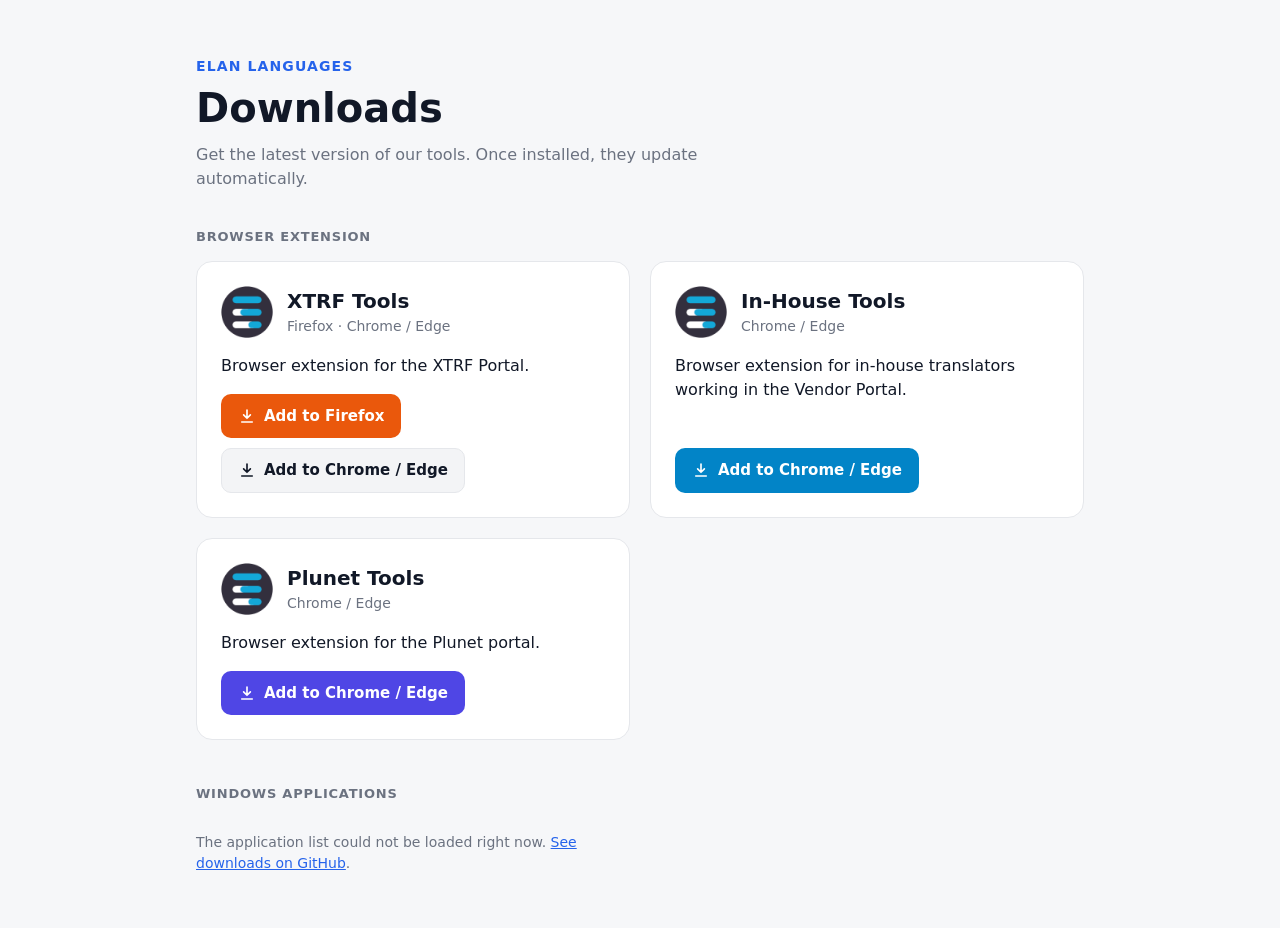
==== docs/index.html @ 95568b0c "Add Plunet Tools extension card Co-Authored-By: Claude Opus 5.5 <noreply@anthropic.com>" ====
<!doctype html>
<html lang="en">
<head>
  <meta charset="utf-8">
  <meta name="viewport" content="width=device-width, initial-scale=1">
  <title>ELAN Languages Apps</title>
  <meta name="description" content="Download the latest version of ELAN Languages Windows applications.">
  <link rel="icon" href="data:image/svg+xml,<svg xmlns='http://www.w3.org/2000/svg' viewBox='0 0 32 32'><rect width='32' height='32' rx='8' fill='%232563eb'/><path d='M16 7v13m0 0-5-5m5 5 5-5M9 25h14' stroke='white' stroke-width='3' fill='none' stroke-linecap='round' stroke-linejoin='round'/></svg>">
  <style>
    :root {
      --bg: #f6f7f9; --card: #ffffff; --text: #111827; --muted: #6b7280; --border: #e5e7eb;
      --accent: #2563eb; --accent-text: #ffffff; --soft: #f3f4f6;
    }
    @media (prefers-color-scheme: dark) {
      :root {
        --bg: #0f1115; --card: #181b21; --text: #f3f4f6; --muted: #9ca3af; --border: #2a2f38;
        --accent: #3b82f6; --soft: #22262e;
      }
    }
    * { box-sizing: border-box; }
    body {
      margin: 0; background: var(--bg); color: var(--text);
      font: 16px/1.5 system-ui, -apple-system, "Segoe UI", Roboto, sans-serif;
    }
    .wrap { max-width: 920px; margin: 0 auto; padding: 56px 16px 40px; }
    header { margin-bottom: 36px; }
    .brand { font-size: 14px; font-weight: 600; letter-spacing: .08em; text-transform: uppercase; color: var(--accent); }
    h1 { font-size: clamp(28px, 5vw, 40px); line-height: 1.15; margin: 8px 0 12px; }
    header p { color: var(--muted); margin: 0; max-width: 60ch; }
    section + section { margin-top: 44px; }
    section > h3 { font-size: 13px; font-weight: 600; letter-spacing: .06em; text-transform: uppercase; color: var(--muted); margin: 0 0 14px; }

    .grid { display: grid; gap: 20px; grid-template-columns: repeat(auto-fill, minmax(min(100%, 400px), 1fr)); }
    .card {
      background: var(--card); border: 1px solid var(--border); border-radius: 16px; padding: 24px;
      display: flex; flex-direction: column; gap: 16px; transition: box-shadow .2s, border-color .2s;
    }
    #extensions .card:only-child { grid-column: 1 / -1; }
    .card:target { border-color: var(--app); box-shadow: 0 0 0 3px color-mix(in srgb, var(--app) 25%, transparent); }
    .top { display: flex; gap: 14px; align-items: center; }
    .logo {
      width: 52px; height: 52px; border-radius: 14px; flex: none; display: grid; place-items: center;
      background: var(--app); color: #fff; font-weight: 700; font-size: 20px;
    }
    .logo:has(img) { background: none; }
    .logo img { width: 100%; height: 100%; object-fit: contain; }
    .card h2 { font-size: 20px; margin: 0; }
    .meta { color: var(--muted); font-size: 14px; }
    .version {
      display: inline-block; font-size: 12px; font-weight: 600; padding: 2px 8px; border-radius: 999px;
      background: color-mix(in srgb, var(--app) 14%, transparent); color: var(--app); margin-left: 6px; vertical-align: 2px;
    }
    .desc { margin: 0; }
    .actions { display: flex; gap: 10px; flex-wrap: wrap; margin-top: auto; }
    .btn {
      display: inline-flex; align-items: center; gap: 8px; border-radius: 10px; padding: 10px 16px;
      font: inherit; font-weight: 600; font-size: 15px; text-decoration: none; cursor: pointer; border: 1px solid transparent;
    }
    .btn-primary { background: var(--app); color: #fff; }
    .btn-primary:hover { filter: brightness(1.08); }
    .btn-ghost { background: var(--soft); color: var(--text); border-color: var(--border); }
    .btn-ghost:hover { border-color: var(--muted); }
    .btn svg { width: 18px; height: 18px; }
    .size { font-weight: 400; opacity: .85; font-size: 13px; }

    details { border-top: 1px solid var(--border); padding-top: 12px; font-size: 14px; }
    summary { cursor: pointer; color: var(--muted); font-weight: 500; }
    .notes { margin-top: 10px; }
    .notes ul { padding-left: 20px; margin: 6px 0; }
    .notes p { margin: 6px 0; }
    .notes a, .notes-link { color: var(--accent); }

    .skeleton { color: var(--muted); }
    .error { color: var(--muted); font-size: 14px; }

    .toast {
      position: fixed; left: 50%; bottom: 24px; transform: translate(-50%, 20px); opacity: 0;
      background: var(--text); color: var(--bg); padding: 10px 16px; border-radius: 10px; font-size: 14px;
      transition: opacity .2s, transform .2s; pointer-events: none;
    }
    .toast.show { opacity: 1; transform: translate(-50%, 0); }
  </style>
</head>
<body>
  <div class="wrap">
    <header>
      <div class="brand">ELAN Languages</div>
      <h1>Downloads</h1>
      <p>Get the latest version of our tools. Once installed, they update automatically.</p>
    </header>

    <main>
      <section>
        <h3>Browser extension</h3>
        <div class="grid" id="extensions"></div>
      </section>
      <section>
        <h3>Windows applications</h3>
        <div class="grid" id="apps"><p class="skeleton">Loading applications…</p></div>
      </section>
    </main>
  </div>
  <div class="toast" id="toast">Link copied</div>

  <script src="apps.js?v=5"></script>
  <script>
    const ICON_DOWNLOAD = '<svg viewBox="0 0 24 24" fill="none" stroke="currentColor" stroke-width="2.2" stroke-linecap="round" stroke-linejoin="round"><path d="M12 4v11m0 0-4.5-4.5M12 15l4.5-4.5M5 20h14"/></svg>';
    const ICON_LINK = '<svg viewBox="0 0 24 24" fill="none" stroke="currentColor" stroke-width="2.2" stroke-linecap="round" stroke-linejoin="round"><path d="M10 14a4 4 0 0 0 5.7 0l3-3a4 4 0 0 0-5.7-5.7l-1 1"/><path d="M14 10a4 4 0 0 0-5.7 0l-3 3a4 4 0 0 0 5.7 5.7l1-1"/></svg>';

    const escapeHtml = (s) => s.replace(/[&<>"']/g, (c) => ({ "&": "&amp;", "<": "&lt;", ">": "&gt;", '"': "&quot;", "'": "&#39;" }[c]));

    // Minimal Markdown renderer for release notes (lists, bold, links, code).
    function renderMarkdown(md) {
      const inline = (s) => escapeHtml(s)
        .replace(/\*\*(.+?)\*\*/g, "<strong>$1</strong>")
        .replace(/`(.+?)`/g, "<code>$1</code>")
        .replace(/\[(.+?)\]\((https?:\/\/[^\s)]+)\)/g, '<a href="$2">$1</a>');
      let html = "", inList = false;
      for (const raw of md.split(/\r?\n/)) {
        const line = raw.trim();
        const item = line.match(/^[-*]\s+(.*)/);
        if (item) {
          if (!inList) { html += "<ul>"; inList = true; }
          html += `<li>${inline(item[1])}</li>`;
          continue;
        }
        if (inList) { html += "</ul>"; inList = false; }
        if (line) html += `<p>${inline(line.replace(/^#+\s*/, ""))}</p>`;
      }
      return html + (inList ? "</ul>" : "");
    }

    const formatSize = (b) => `${Math.round(b / 1048576)} MB`;
    const formatDate = (d) => new Date(d).toLocaleDateString("en-GB", { day: "numeric", month: "long", year: "numeric" });
    const permalink = (app) => new URL(`download.html?app=${app.id}`, location.href).href;

    const logo = (item) => `<div class="logo" aria-hidden="true">${item.icon ? `<img src="${item.icon}" alt="">` : initials(item.name)}</div>`;
    const initials = (name) => name.split(/\s+/).filter((w) => /^[A-Z]/.test(w)).map((w) => w[0]).join("").slice(0, 2);

    function newCard(item) {
      const el = document.createElement("article");
      el.className = "card";
      el.id = item.id;
      el.style.setProperty("--app", item.color);
      return el;
    }

    function card(app, info) {
      const el = newCard(app);
      el.innerHTML = `
        <div class="top">
          ${logo(app)}
          <div>
            <h2>${escapeHtml(app.name)}<span class="version">v${info.version}</span></h2>
            <div class="meta">Windows · updated ${formatDate(info.date)}</div>
          </div>
        </div>
        <p class="desc">${escapeHtml(app.description)}</p>
        <div class="actions">
          <a class="btn btn-primary" href="${info.url}">${ICON_DOWNLOAD} Download <span class="size">${formatSize(info.size)}</span></a>
          <button class="btn btn-ghost" type="button" data-copy="${permalink(app)}">${ICON_LINK} Copy link</button>
        </div>
        ${info.notes ? `
        <details>
          <summary>What's new in ${info.version}</summary>
          <div class="notes">${renderMarkdown(info.notes)}</div>
        </details>` : ""}`;
      return el;
    }

    // Stores with a fixed URL, plus those whose .xpi was found in the releases.
    function storeLinks(ext, releases) {
      return ext.stores
        .map((s) => (s.url ? s : { ...s, url: releases && resolveApp({ channel: s.channel, ext: "xpi" }, releases)?.url }))
        .filter((s) => s.url);
    }

    function extensionCard(ext, releases) {
      const stores = storeLinks(ext, releases);
      const el = newCard(ext);
      el.innerHTML = `
        <div class="top">
          ${logo(ext)}
          <div>
            <h2>${escapeHtml(ext.name)}</h2>
            <div class="meta">${stores.map((s) => escapeHtml(s.label)).join(" · ")}</div>
          </div>
        </div>
        <p class="desc">${escapeHtml(ext.description)}</p>
        <div class="actions">
          ${stores.map((s, i) => `<a class="btn ${i ? "btn-ghost" : "btn-primary"}" href="${s.url}">${ICON_DOWNLOAD} Add to ${escapeHtml(s.label)}</a>`).join("")}
        </div>`;
      return el;
    }

    function showToast(text) {
      const t = document.getElementById("toast");
      t.textContent = text;
      t.classList.add("show");
      clearTimeout(showToast.timer);
      showToast.timer = setTimeout(() => t.classList.remove("show"), 1800);
    }

    document.addEventListener("click", async (e) => {
      const btn = e.target.closest("[data-copy]");
      if (!btn) return;
      try {
        await navigator.clipboard.writeText(btn.dataset.copy);
        showToast("Download link copied — it always points to the latest version");
      } catch {
        prompt("Copy this link:", btn.dataset.copy);
      }
    });

    function renderExtensions(releases) {
      document.getElementById("extensions").replaceChildren(...EXTENSIONS.map((ext) => extensionCard(ext, releases)));
    }
    renderExtensions(null);

    (async () => {
      const container = document.getElementById("apps");
      try {
        const releases = await fetchReleases();
        renderExtensions(releases);
        container.innerHTML = "";
        for (const app of APPS) {
          const info = resolveApp(app, releases);
          if (info) container.appendChild(card(app, info));
        }
        if (location.hash) document.getElementById(location.hash.slice(1))?.scrollIntoView({ block: "center" });
      } catch {
        container.innerHTML = `<p class="error">The application list could not be loaded right now.
          <a class="notes-link" href="https://github.com/${REPO}/releases">See downloads on GitHub</a>.</p>`;
      }
    })();
  </script>
</body>
</html>
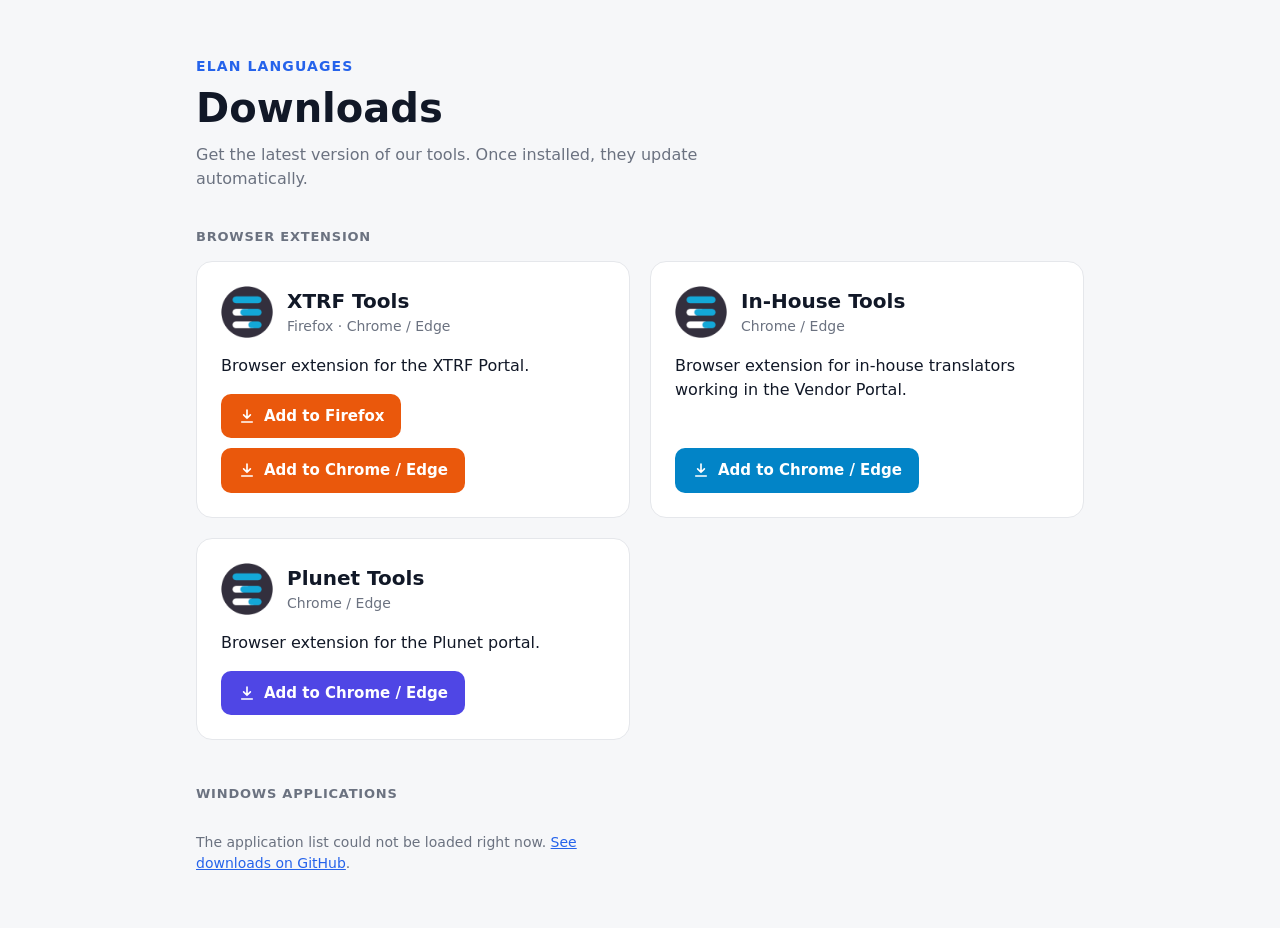
==== commit 0f062738: "Color every extension store button Co-Authored-By: Claude Opus 5.5 <noreply@anthropic.com>" ====
--- a/docs/index.html
+++ b/docs/index.html
@@ -188,7 +188,7 @@
         </div>
         <p class="desc">${escapeHtml(ext.description)}</p>
         <div class="actions">
-          ${stores.map((s, i) => `<a class="btn ${i ? "btn-ghost" : "btn-primary"}" href="${s.url}">${ICON_DOWNLOAD} Add to ${escapeHtml(s.label)}</a>`).join("")}
+          ${stores.map((s) => `<a class="btn btn-primary" href="${s.url}">${ICON_DOWNLOAD} Add to ${escapeHtml(s.label)}</a>`).join("")}
         </div>`;
       return el;
     }
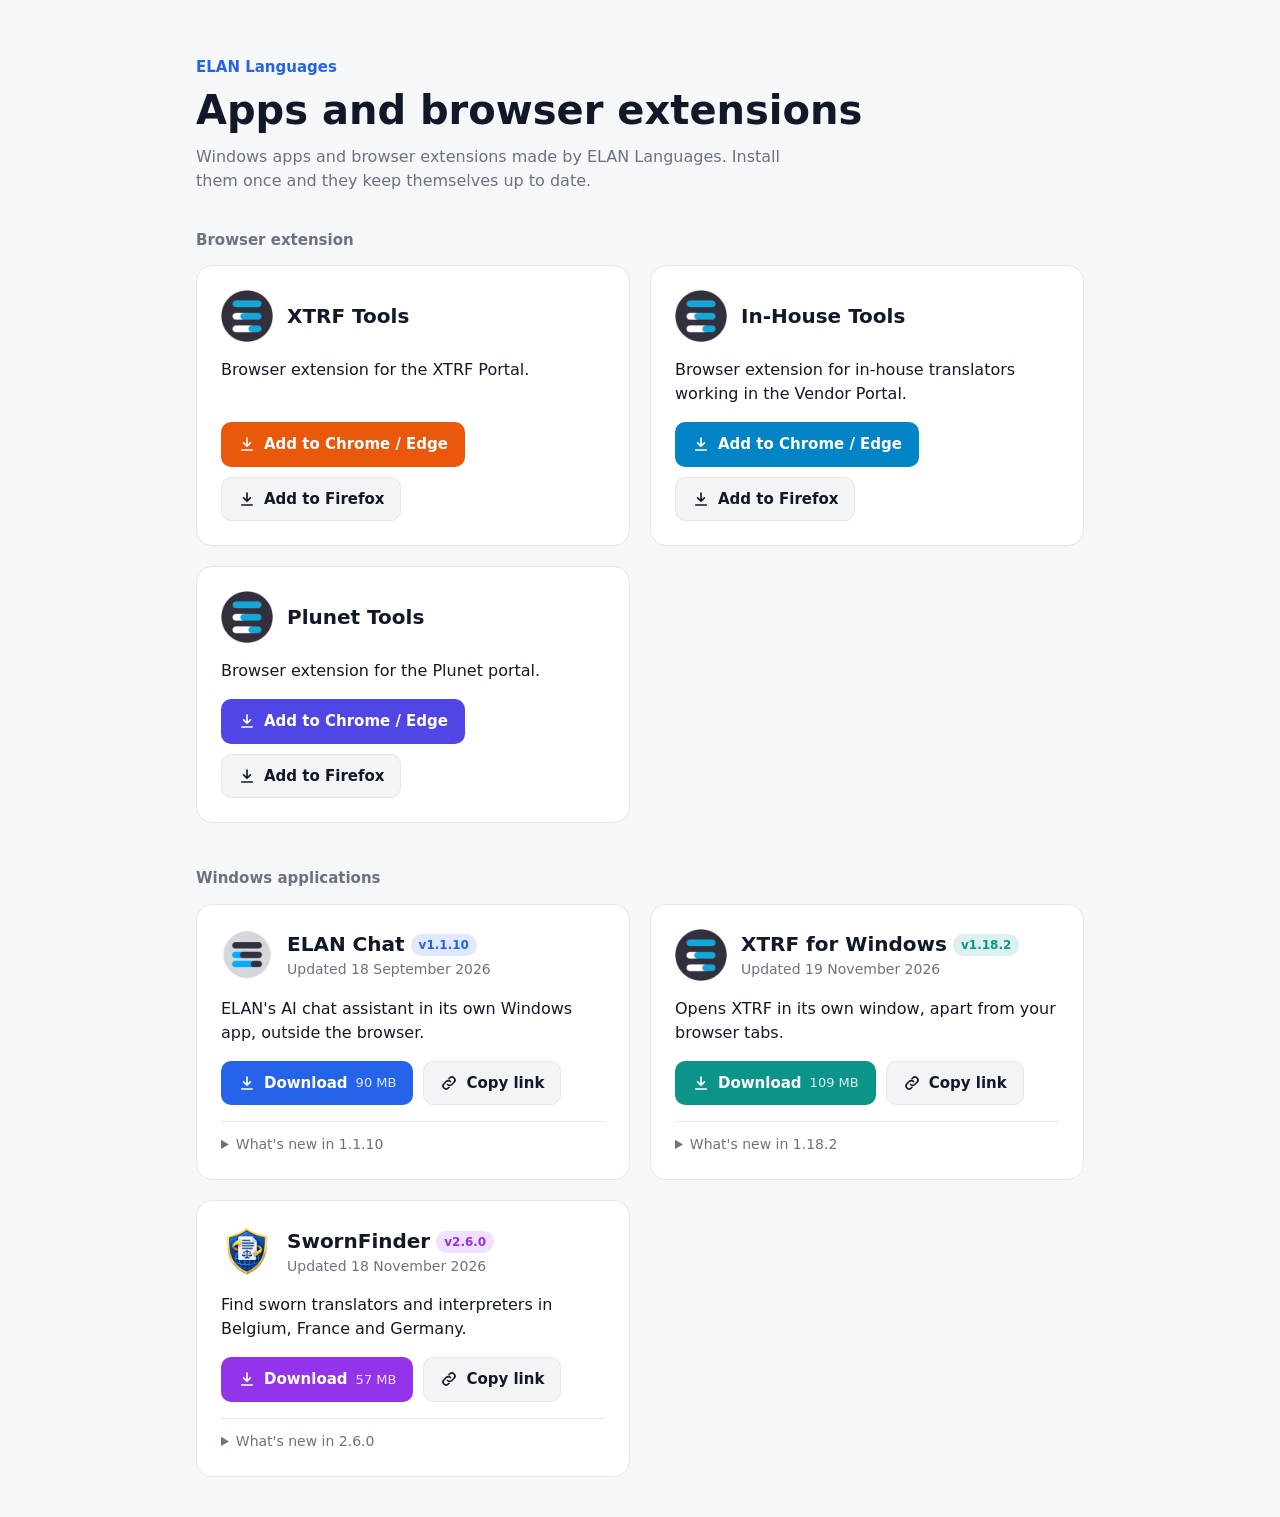
==== commit 5b5f5d86: "Serve releases from releases.json and polish the download site - Workflow writes docs/releases.json " ====
--- a/docs/index.html
+++ b/docs/index.html
@@ -3,13 +3,13 @@
 <head>
   <meta charset="utf-8">
   <meta name="viewport" content="width=device-width, initial-scale=1">
-  <title>ELAN Languages Apps</title>
+  <title>ELAN Apps and Extensions</title>
   <meta name="description" content="Download the latest version of ELAN Languages Windows applications.">
-  <link rel="icon" href="data:image/svg+xml,<svg xmlns='http://www.w3.org/2000/svg' viewBox='0 0 32 32'><rect width='32' height='32' rx='8' fill='%232563eb'/><path d='M16 7v13m0 0-5-5m5 5 5-5M9 25h14' stroke='white' stroke-width='3' fill='none' stroke-linecap='round' stroke-linejoin='round'/></svg>">
+  <link rel="icon" href="data:image/svg+xml,<svg xmlns='http://www.w3.org/2000/svg' viewBox='0 0 32 32'><rect width='32' height='32' rx='8' fill='white'/><path d='M7 9h18M7 16h18M7 23h18' stroke='%2300a2e1' stroke-width='4' stroke-linecap='round'/></svg>">
   <style>
     :root {
       --bg: #f6f7f9; --card: #ffffff; --text: #111827; --muted: #6b7280; --border: #e5e7eb;
-      --accent: #2563eb; --accent-text: #ffffff; --soft: #f3f4f6;
+      --accent: #2563eb; --on-app: #ffffff; --soft: #f3f4f6;
     }
     @media (prefers-color-scheme: dark) {
       :root {
@@ -24,11 +24,11 @@
     }
     .wrap { max-width: 920px; margin: 0 auto; padding: 56px 16px 40px; }
     header { margin-bottom: 36px; }
-    .brand { font-size: 14px; font-weight: 600; letter-spacing: .08em; text-transform: uppercase; color: var(--accent); }
+    .brand { font-size: 15px; font-weight: 600; color: var(--accent); }
     h1 { font-size: clamp(28px, 5vw, 40px); line-height: 1.15; margin: 8px 0 12px; }
     header p { color: var(--muted); margin: 0; max-width: 60ch; }
     section + section { margin-top: 44px; }
-    section > h3 { font-size: 13px; font-weight: 600; letter-spacing: .06em; text-transform: uppercase; color: var(--muted); margin: 0 0 14px; }
+    section > h3 { font-size: 15px; font-weight: 600; color: var(--muted); margin: 0 0 14px; }
 
     .grid { display: grid; gap: 20px; grid-template-columns: repeat(auto-fill, minmax(min(100%, 400px), 1fr)); }
     .card {
@@ -40,7 +40,7 @@
     .top { display: flex; gap: 14px; align-items: center; }
     .logo {
       width: 52px; height: 52px; border-radius: 14px; flex: none; display: grid; place-items: center;
-      background: var(--app); color: #fff; font-weight: 700; font-size: 20px;
+      background: var(--app); color: var(--on-app); font-weight: 700; font-size: 20px;
     }
     .logo:has(img) { background: none; }
     .logo img { width: 100%; height: 100%; object-fit: contain; }
@@ -56,7 +56,7 @@
       display: inline-flex; align-items: center; gap: 8px; border-radius: 10px; padding: 10px 16px;
       font: inherit; font-weight: 600; font-size: 15px; text-decoration: none; cursor: pointer; border: 1px solid transparent;
     }
-    .btn-primary { background: var(--app); color: #fff; }
+    .btn-primary { background: var(--app); color: var(--on-app); }
     .btn-primary:hover { filter: brightness(1.08); }
     .btn-ghost { background: var(--soft); color: var(--text); border-color: var(--border); }
     .btn-ghost:hover { border-color: var(--muted); }
@@ -79,17 +79,27 @@
       transition: opacity .2s, transform .2s; pointer-events: none;
     }
     .toast.show { opacity: 1; transform: translate(-50%, 0); }
+
+    a:focus-visible, .btn:focus-visible, summary:focus-visible {
+      outline: 2px solid var(--accent); outline-offset: 2px; border-radius: 10px;
+    }
+    @media (prefers-reduced-motion: reduce) {
+      .card, .toast { transition: none; }
+      .toast { transform: translate(-50%, 0); }
+    }
   </style>
 </head>
 <body>
   <div class="wrap">
     <header>
       <div class="brand">ELAN Languages</div>
-      <h1>Downloads</h1>
-      <p>Get the latest version of our tools. Once installed, they update automatically.</p>
+      <h1>Apps and browser extensions</h1>
+      <p>Windows apps and browser extensions made by ELAN Languages. Install them once and they keep themselves up to date.</p>
     </header>
 
     <main>
+      <noscript><p class="error">This page needs JavaScript to list the downloads.
+        <a class="notes-link" href="https://github.com/elanlanguages/Public-Releases/releases">See all downloads on GitHub</a>.</p></noscript>
       <section>
         <h3>Browser extension</h3>
         <div class="grid" id="extensions"></div>
@@ -102,7 +112,7 @@
   </div>
   <div class="toast" id="toast">Link copied</div>
 
-  <script src="apps.js?v=5"></script>
+  <script src="apps.js?v=6"></script>
   <script>
     const ICON_DOWNLOAD = '<svg viewBox="0 0 24 24" fill="none" stroke="currentColor" stroke-width="2.2" stroke-linecap="round" stroke-linejoin="round"><path d="M12 4v11m0 0-4.5-4.5M12 15l4.5-4.5M5 20h14"/></svg>';
     const ICON_LINK = '<svg viewBox="0 0 24 24" fill="none" stroke="currentColor" stroke-width="2.2" stroke-linecap="round" stroke-linejoin="round"><path d="M10 14a4 4 0 0 0 5.7 0l3-3a4 4 0 0 0-5.7-5.7l-1 1"/><path d="M14 10a4 4 0 0 0-5.7 0l-3 3a4 4 0 0 0 5.7 5.7l1-1"/></svg>';
@@ -152,7 +162,7 @@
           ${logo(app)}
           <div>
             <h2>${escapeHtml(app.name)}<span class="version">v${info.version}</span></h2>
-            <div class="meta">Windows · updated ${formatDate(info.date)}</div>
+            <div class="meta">Updated ${formatDate(info.date)}</div>
           </div>
         </div>
         <p class="desc">${escapeHtml(app.description)}</p>
@@ -168,11 +178,14 @@
       return el;
     }
 
-    // Stores with a fixed URL, plus those whose .xpi was found in the releases.
+    // Stores with a fixed URL, plus those whose .xpi was found in the releases,
+    // the visitor's own browser first.
+    const IS_FIREFOX = /firefox/i.test(navigator.userAgent);
     function storeLinks(ext, releases) {
       return ext.stores
         .map((s) => (s.url ? s : { ...s, url: releases && resolveApp({ channel: s.channel, ext: "xpi" }, releases)?.url }))
-        .filter((s) => s.url);
+        .filter((s) => s.url)
+        .sort((a, b) => ((b.label === "Firefox") - (a.label === "Firefox")) * (IS_FIREFOX ? 1 : -1));
     }
 
     function extensionCard(ext, releases) {
@@ -183,12 +196,11 @@
           ${logo(ext)}
           <div>
             <h2>${escapeHtml(ext.name)}</h2>
-            <div class="meta">${stores.map((s) => escapeHtml(s.label)).join(" · ")}</div>
           </div>
         </div>
         <p class="desc">${escapeHtml(ext.description)}</p>
         <div class="actions">
-          ${stores.map((s) => `<a class="btn btn-primary" href="${s.url}">${ICON_DOWNLOAD} Add to ${escapeHtml(s.label)}</a>`).join("")}
+          ${stores.map((s, i) => `<a class="btn ${i ? "btn-ghost" : "btn-primary"}" href="${s.url}">${ICON_DOWNLOAD} Add to ${escapeHtml(s.label)}</a>`).join("")}
         </div>`;
       return el;
     }
@@ -227,6 +239,7 @@
           const info = resolveApp(app, releases);
           if (info) container.appendChild(card(app, info));
         }
+        if (!container.children.length) throw new Error("no installers found");
         if (location.hash) document.getElementById(location.hash.slice(1))?.scrollIntoView({ block: "center" });
       } catch {
         container.innerHTML = `<p class="error">The application list could not be loaded right now.
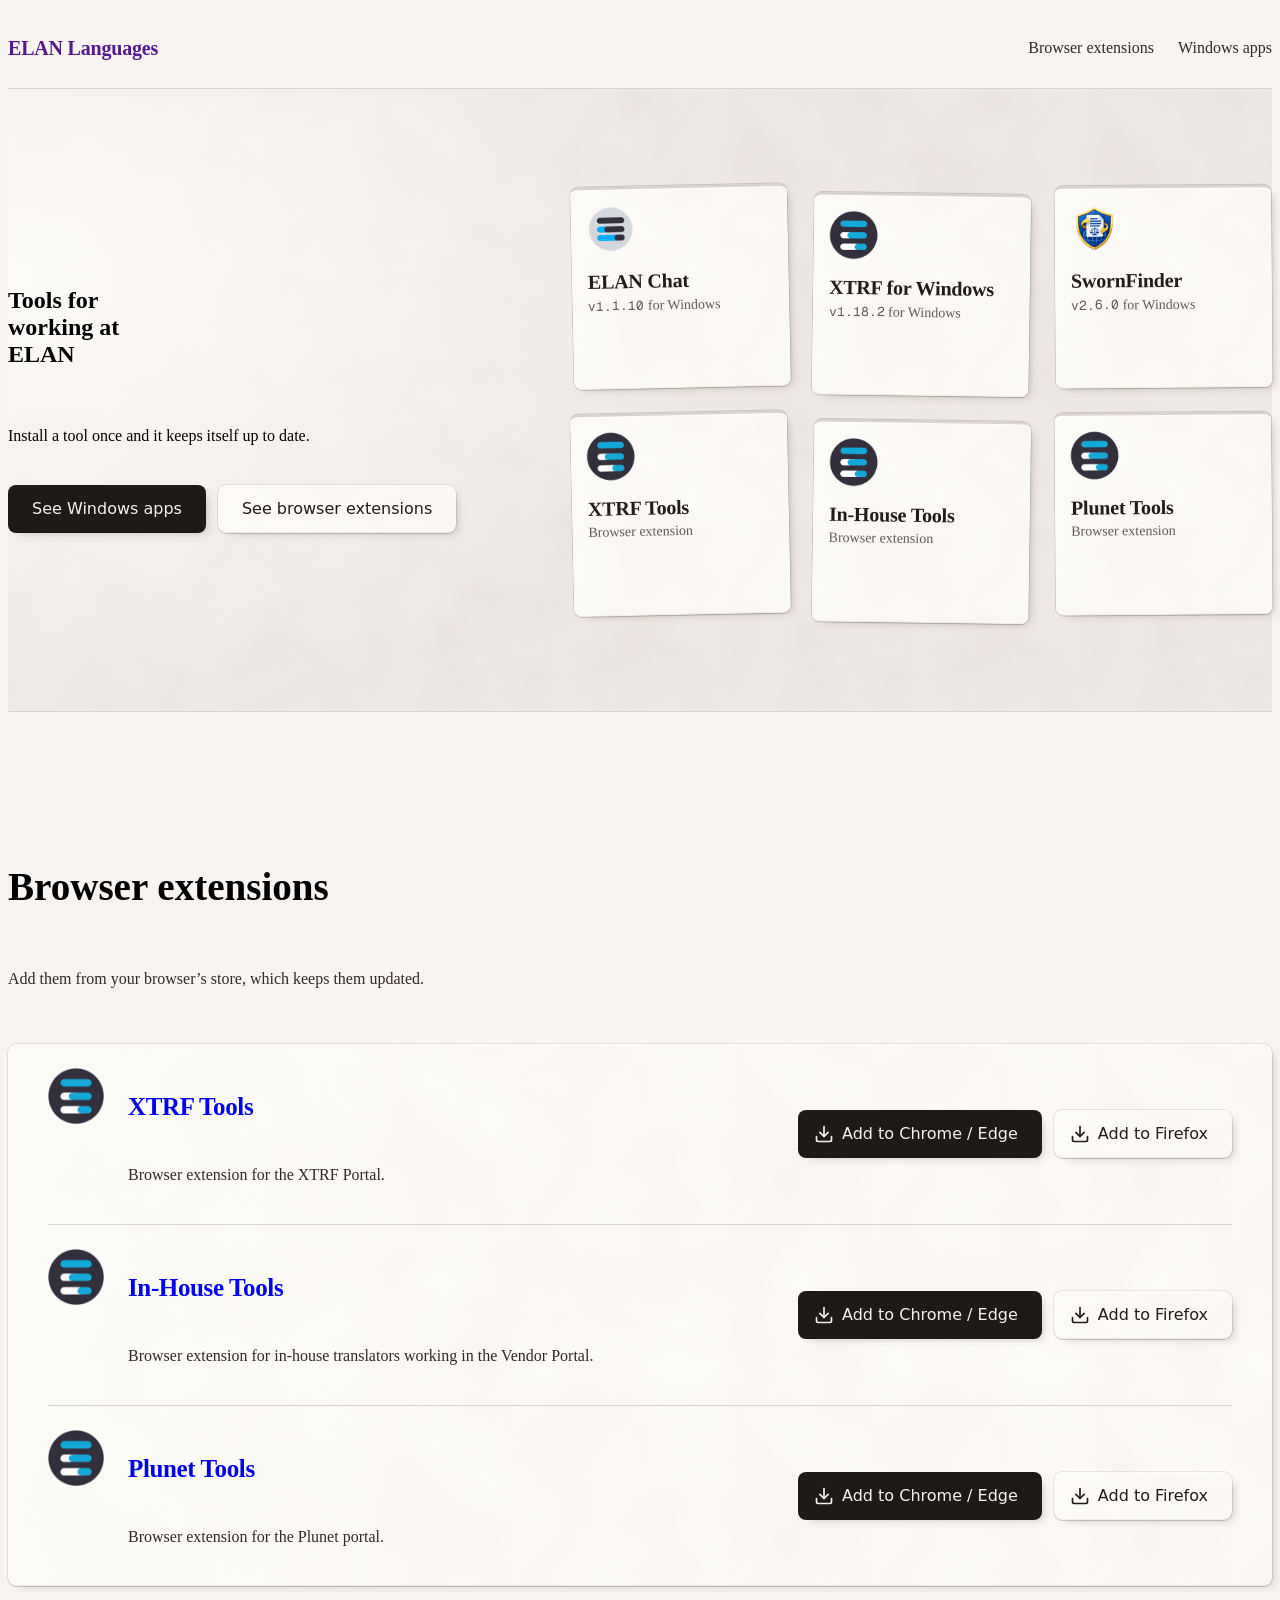
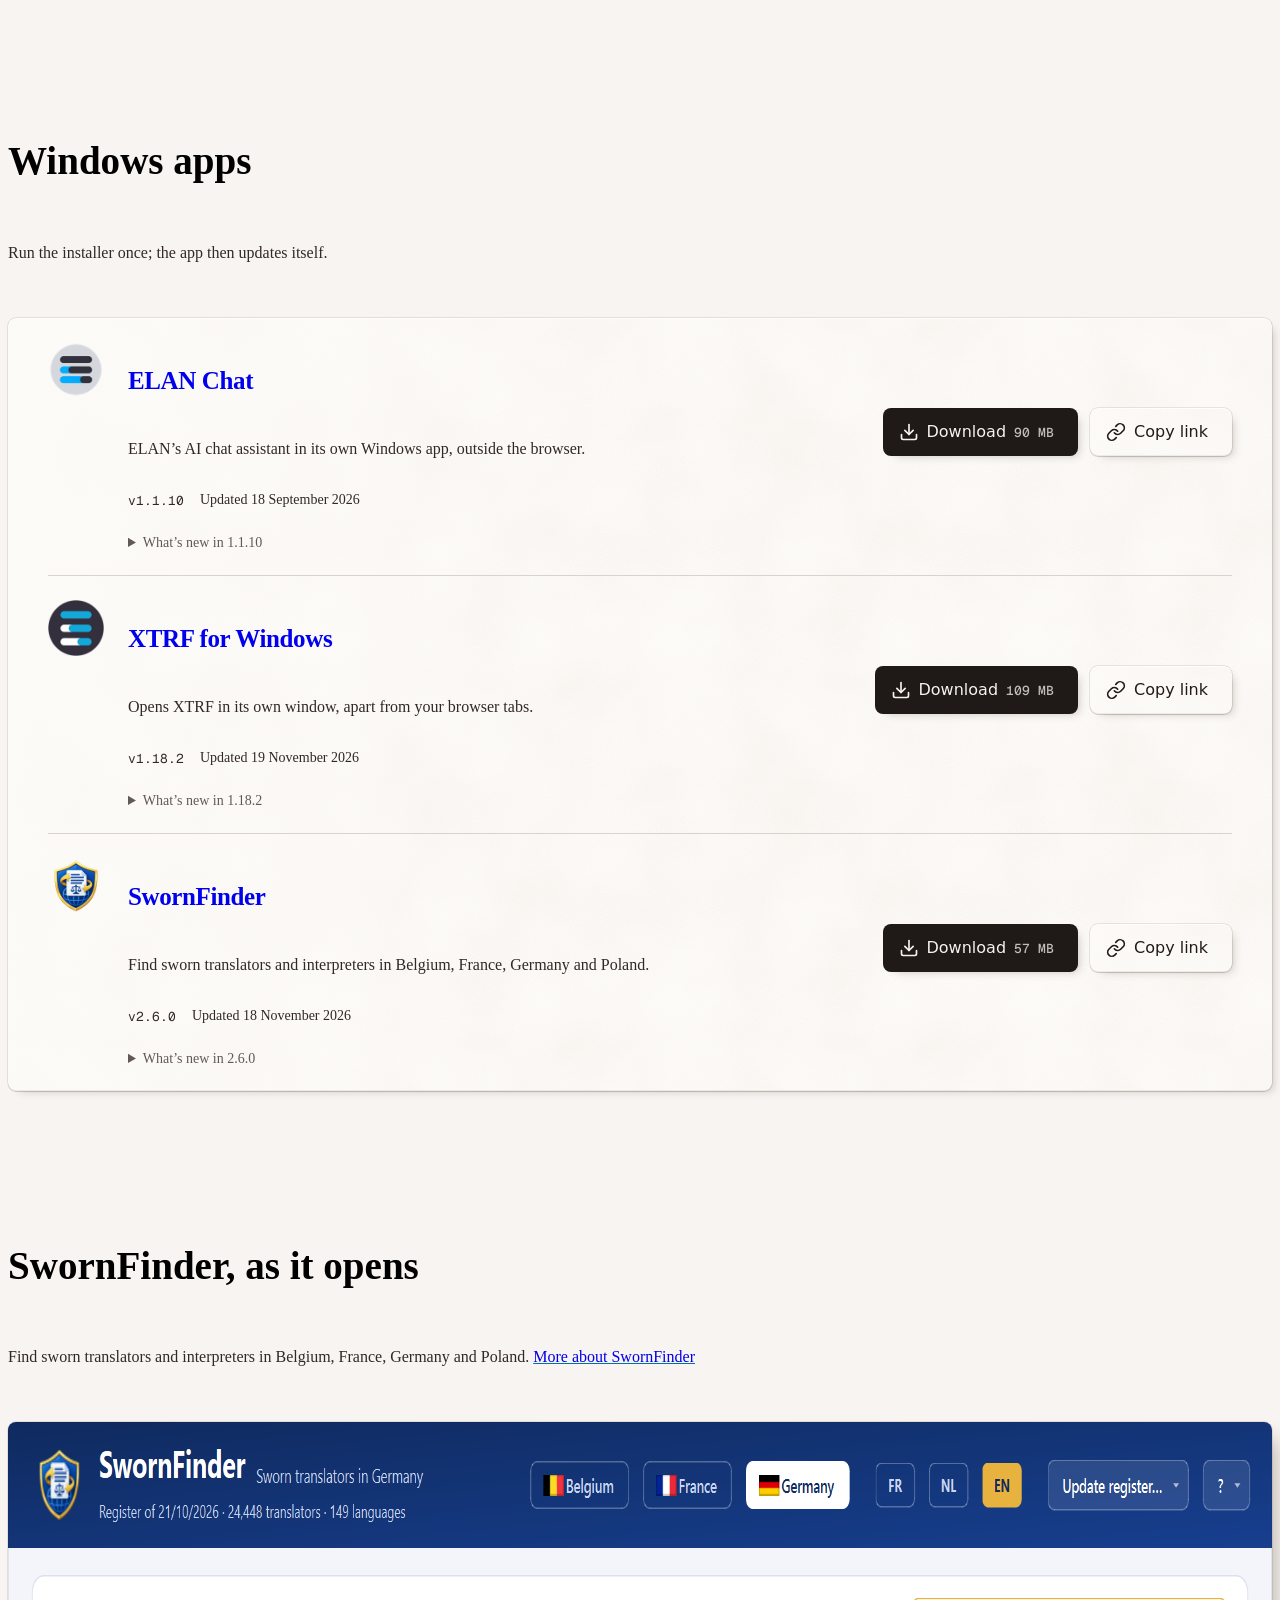
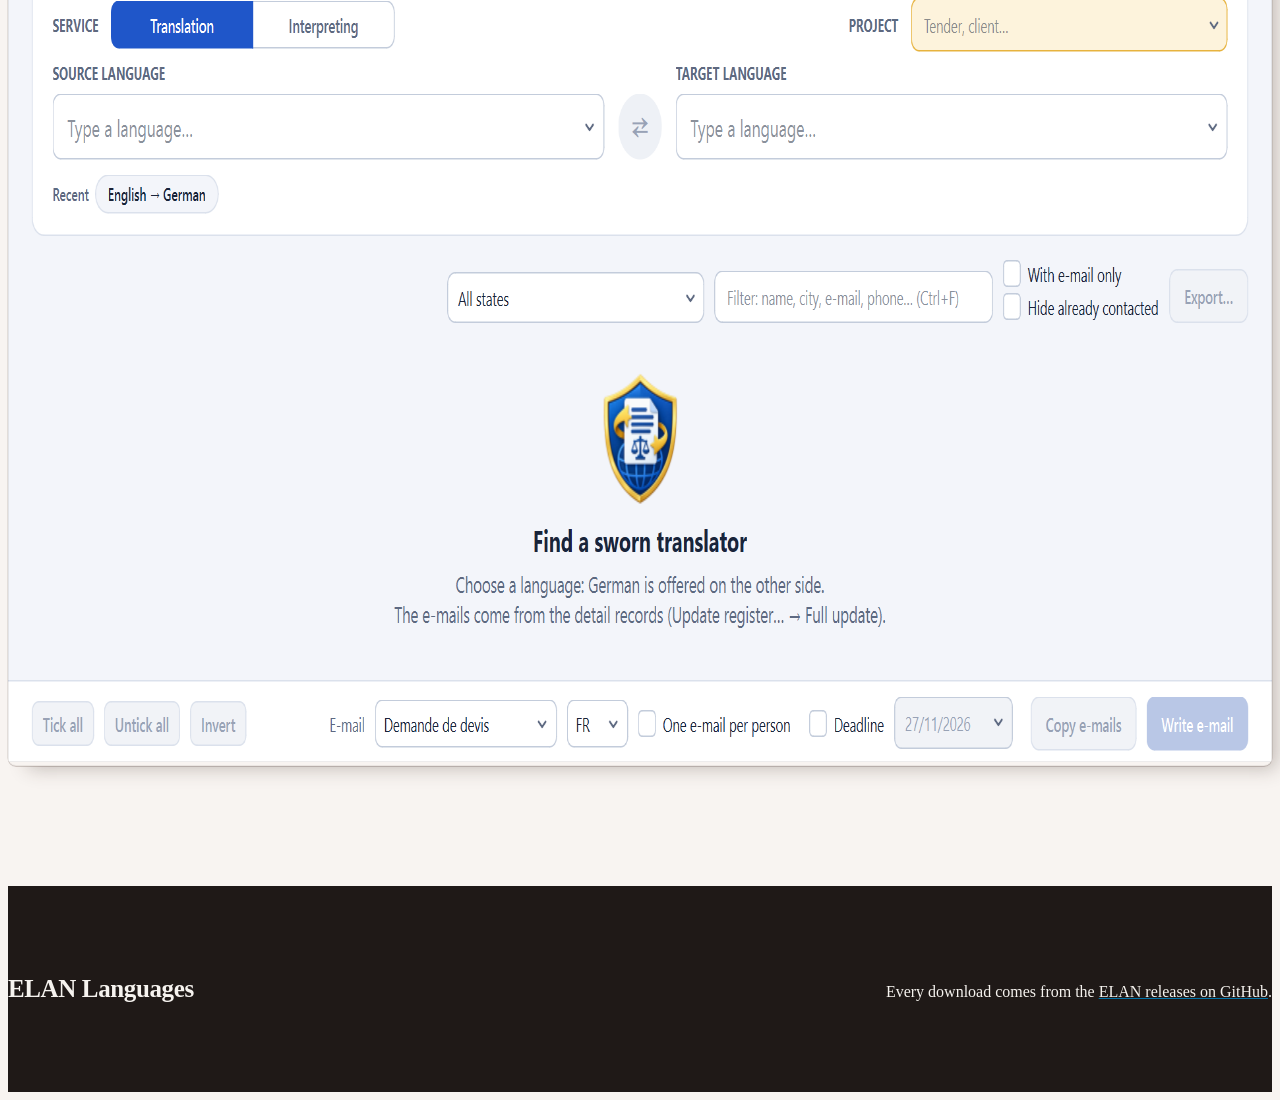
==== commit e90fa87c: "Rebuild releases site as a tool catalogue Add a generated catalogue with individual tool pages, vers" ====
--- a/docs/index.html
+++ b/docs/index.html
@@ -4,248 +4,184 @@
   <meta charset="utf-8">
   <meta name="viewport" content="width=device-width, initial-scale=1">
   <title>ELAN Apps and Extensions</title>
-  <meta name="description" content="Download the latest version of ELAN Languages Windows applications.">
+  <meta name="description" content="Windows apps and browser extensions made by ELAN Languages.">
   <link rel="icon" href="data:image/svg+xml,<svg xmlns='http://www.w3.org/2000/svg' viewBox='0 0 32 32'><rect width='32' height='32' rx='8' fill='white'/><path d='M7 9h18M7 16h18M7 23h18' stroke='%2300a2e1' stroke-width='4' stroke-linecap='round'/></svg>">
-  <style>
-    :root {
-      --bg: #f6f7f9; --card: #ffffff; --text: #111827; --muted: #6b7280; --border: #e5e7eb;
-      --accent: #2563eb; --on-app: #ffffff; --soft: #f3f4f6;
-    }
-    @media (prefers-color-scheme: dark) {
-      :root {
-        --bg: #0f1115; --card: #181b21; --text: #f3f4f6; --muted: #9ca3af; --border: #2a2f38;
-        --accent: #3b82f6; --soft: #22262e;
-      }
-    }
-    * { box-sizing: border-box; }
-    body {
-      margin: 0; background: var(--bg); color: var(--text);
-      font: 16px/1.5 system-ui, -apple-system, "Segoe UI", Roboto, sans-serif;
-    }
-    .wrap { max-width: 920px; margin: 0 auto; padding: 56px 16px 40px; }
-    header { margin-bottom: 36px; }
-    .brand { font-size: 15px; font-weight: 600; color: var(--accent); }
-    h1 { font-size: clamp(28px, 5vw, 40px); line-height: 1.15; margin: 8px 0 12px; }
-    header p { color: var(--muted); margin: 0; max-width: 60ch; }
-    section + section { margin-top: 44px; }
-    section > h3 { font-size: 15px; font-weight: 600; color: var(--muted); margin: 0 0 14px; }
-
-    .grid { display: grid; gap: 20px; grid-template-columns: repeat(auto-fill, minmax(min(100%, 400px), 1fr)); }
-    .card {
-      background: var(--card); border: 1px solid var(--border); border-radius: 16px; padding: 24px;
-      display: flex; flex-direction: column; gap: 16px; transition: box-shadow .2s, border-color .2s;
-    }
-    #extensions .card:only-child { grid-column: 1 / -1; }
-    .card:target { border-color: var(--app); box-shadow: 0 0 0 3px color-mix(in srgb, var(--app) 25%, transparent); }
-    .top { display: flex; gap: 14px; align-items: center; }
-    .logo {
-      width: 52px; height: 52px; border-radius: 14px; flex: none; display: grid; place-items: center;
-      background: var(--app); color: var(--on-app); font-weight: 700; font-size: 20px;
-    }
-    .logo:has(img) { background: none; }
-    .logo img { width: 100%; height: 100%; object-fit: contain; }
-    .card h2 { font-size: 20px; margin: 0; }
-    .meta { color: var(--muted); font-size: 14px; }
-    .version {
-      display: inline-block; font-size: 12px; font-weight: 600; padding: 2px 8px; border-radius: 999px;
-      background: color-mix(in srgb, var(--app) 14%, transparent); color: var(--app); margin-left: 6px; vertical-align: 2px;
-    }
-    .desc { margin: 0; }
-    .actions { display: flex; gap: 10px; flex-wrap: wrap; margin-top: auto; }
-    .btn {
-      display: inline-flex; align-items: center; gap: 8px; border-radius: 10px; padding: 10px 16px;
-      font: inherit; font-weight: 600; font-size: 15px; text-decoration: none; cursor: pointer; border: 1px solid transparent;
-    }
-    .btn-primary { background: var(--app); color: var(--on-app); }
-    .btn-primary:hover { filter: brightness(1.08); }
-    .btn-ghost { background: var(--soft); color: var(--text); border-color: var(--border); }
-    .btn-ghost:hover { border-color: var(--muted); }
-    .btn svg { width: 18px; height: 18px; }
-    .size { font-weight: 400; opacity: .85; font-size: 13px; }
-
-    details { border-top: 1px solid var(--border); padding-top: 12px; font-size: 14px; }
-    summary { cursor: pointer; color: var(--muted); font-weight: 500; }
-    .notes { margin-top: 10px; }
-    .notes ul { padding-left: 20px; margin: 6px 0; }
-    .notes p { margin: 6px 0; }
-    .notes a, .notes-link { color: var(--accent); }
-
-    .skeleton { color: var(--muted); }
-    .error { color: var(--muted); font-size: 14px; }
-
-    .toast {
-      position: fixed; left: 50%; bottom: 24px; transform: translate(-50%, 20px); opacity: 0;
-      background: var(--text); color: var(--bg); padding: 10px 16px; border-radius: 10px; font-size: 14px;
-      transition: opacity .2s, transform .2s; pointer-events: none;
-    }
-    .toast.show { opacity: 1; transform: translate(-50%, 0); }
-
-    a:focus-visible, .btn:focus-visible, summary:focus-visible {
-      outline: 2px solid var(--accent); outline-offset: 2px; border-radius: 10px;
-    }
-    @media (prefers-reduced-motion: reduce) {
-      .card, .toast { transition: none; }
-      .toast { transform: translate(-50%, 0); }
-    }
-  </style>
+  <link rel="preconnect" href="https://api.fontshare.com">
+  <link href="https://api.fontshare.com/v2/css?f[]=general-sans@400,500,600&display=swap" rel="stylesheet">
+  <link href="https://fonts.googleapis.com/css2?family=Geist+Mono:wght@400&display=swap" rel="stylesheet">
+  <link rel="stylesheet" href="site.css">
 </head>
 <body>
-  <div class="wrap">
-    <header>
-      <div class="brand">ELAN Languages</div>
-      <h1>Apps and browser extensions</h1>
-      <p>Windows apps and browser extensions made by ELAN Languages. Install them once and they keep themselves up to date.</p>
-    </header>
+  <header class="nav container">
+    <a class="wordmark" href="">ELAN Languages</a>
+    <nav aria-label="Sections">
+      <a href="#extensions">Browser extensions</a>
+      <a href="#apps">Windows apps</a>
+    </nav>
+  </header>
 
-    <main>
-      <noscript><p class="error">This page needs JavaScript to list the downloads.
-        <a class="notes-link" href="https://github.com/elanlanguages/Public-Releases/releases">See all downloads on GitHub</a>.</p></noscript>
-      <section>
-        <h3>Browser extension</h3>
-        <div class="grid" id="extensions"></div>
-      </section>
-      <section>
-        <h3>Windows applications</h3>
-        <div class="grid" id="apps"><p class="skeleton">Loading applications…</p></div>
-      </section>
-    </main>
-  </div>
-  <div class="toast" id="toast">Link copied</div>
-
-  <script src="apps.js?v=6"></script>
-  <script>
-    const ICON_DOWNLOAD = '<svg viewBox="0 0 24 24" fill="none" stroke="currentColor" stroke-width="2.2" stroke-linecap="round" stroke-linejoin="round"><path d="M12 4v11m0 0-4.5-4.5M12 15l4.5-4.5M5 20h14"/></svg>';
-    const ICON_LINK = '<svg viewBox="0 0 24 24" fill="none" stroke="currentColor" stroke-width="2.2" stroke-linecap="round" stroke-linejoin="round"><path d="M10 14a4 4 0 0 0 5.7 0l3-3a4 4 0 0 0-5.7-5.7l-1 1"/><path d="M14 10a4 4 0 0 0-5.7 0l-3 3a4 4 0 0 0 5.7 5.7l1-1"/></svg>';
-
-    const escapeHtml = (s) => s.replace(/[&<>"']/g, (c) => ({ "&": "&amp;", "<": "&lt;", ">": "&gt;", '"': "&quot;", "'": "&#39;" }[c]));
-
-    // Minimal Markdown renderer for release notes (lists, bold, links, code).
-    function renderMarkdown(md) {
-      const inline = (s) => escapeHtml(s)
-        .replace(/\*\*(.+?)\*\*/g, "<strong>$1</strong>")
-        .replace(/`(.+?)`/g, "<code>$1</code>")
-        .replace(/\[(.+?)\]\((https?:\/\/[^\s)]+)\)/g, '<a href="$2">$1</a>');
-      let html = "", inList = false;
-      for (const raw of md.split(/\r?\n/)) {
-        const line = raw.trim();
-        const item = line.match(/^[-*]\s+(.*)/);
-        if (item) {
-          if (!inList) { html += "<ul>"; inList = true; }
-          html += `<li>${inline(item[1])}</li>`;
-          continue;
-        }
-        if (inList) { html += "</ul>"; inList = false; }
-        if (line) html += `<p>${inline(line.replace(/^#+\s*/, ""))}</p>`;
-      }
-      return html + (inList ? "</ul>" : "");
-    }
-
-    const formatSize = (b) => `${Math.round(b / 1048576)} MB`;
-    const formatDate = (d) => new Date(d).toLocaleDateString("en-GB", { day: "numeric", month: "long", year: "numeric" });
-    const permalink = (app) => new URL(`download.html?app=${app.id}`, location.href).href;
-
-    const logo = (item) => `<div class="logo" aria-hidden="true">${item.icon ? `<img src="${item.icon}" alt="">` : initials(item.name)}</div>`;
-    const initials = (name) => name.split(/\s+/).filter((w) => /^[A-Z]/.test(w)).map((w) => w[0]).join("").slice(0, 2);
-
-    function newCard(item) {
-      const el = document.createElement("article");
-      el.className = "card";
-      el.id = item.id;
-      el.style.setProperty("--app", item.color);
-      return el;
-    }
-
-    function card(app, info) {
-      const el = newCard(app);
-      el.innerHTML = `
-        <div class="top">
-          ${logo(app)}
-          <div>
-            <h2>${escapeHtml(app.name)}<span class="version">v${info.version}</span></h2>
-            <div class="meta">Updated ${formatDate(info.date)}</div>
+  <main>
+    <section class="desk">
+      <div class="container desk__inner">
+        <div class="desk__text">
+          <h1>Tools for working at ELAN</h1>
+          <p class="lead">Install a tool once and it keeps itself up to date.</p>
+          <div class="actions">
+            <a class="btn btn--ink" href="#apps">See Windows apps</a>
+            <a class="btn btn--card" href="#extensions">See browser extensions</a>
           </div>
         </div>
-        <p class="desc">${escapeHtml(app.description)}</p>
-        <div class="actions">
-          <a class="btn btn-primary" href="${info.url}">${ICON_DOWNLOAD} Download <span class="size">${formatSize(info.size)}</span></a>
-          <button class="btn btn-ghost" type="button" data-copy="${permalink(app)}">${ICON_LINK} Copy link</button>
-        </div>
-        ${info.notes ? `
-        <details>
-          <summary>What's new in ${info.version}</summary>
-          <div class="notes">${renderMarkdown(info.notes)}</div>
-        </details>` : ""}`;
-      return el;
-    }
+        <ul class="index-cards" aria-label="All tools">
+        <li><a class="index-card" href="tools/elan-chat.html">
+          <img class="tool-icon" src="icons/elan-chat.png" width="48" height="48" alt="">
+          <span class="index-card__name">ELAN Chat</span>
+          <span class="index-card__line"><span class="fig">v1.1.10</span> for Windows</span>
+        </a></li>
+        <li><a class="index-card" href="tools/xtrf-for-windows.html">
+          <img class="tool-icon" src="icons/xtrf-for-windows.png" width="48" height="48" alt="">
+          <span class="index-card__name">XTRF for Windows</span>
+          <span class="index-card__line"><span class="fig">v1.18.2</span> for Windows</span>
+        </a></li>
+        <li><a class="index-card" href="tools/swornfinder.html">
+          <img class="tool-icon" src="icons/swornfinder.png" width="48" height="48" alt="">
+          <span class="index-card__name">SwornFinder</span>
+          <span class="index-card__line"><span class="fig">v2.6.0</span> for Windows</span>
+        </a></li>
+        <li><a class="index-card" href="tools/xtrf-tools.html">
+          <img class="tool-icon" src="icons/xtrf-tools.png" width="48" height="48" alt="">
+          <span class="index-card__name">XTRF Tools</span>
+          <span class="index-card__line">Browser extension</span>
+        </a></li>
+        <li><a class="index-card" href="tools/in-house-tools.html">
+          <img class="tool-icon" src="icons/in-house-tools.png" width="48" height="48" alt="">
+          <span class="index-card__name">In-House Tools</span>
+          <span class="index-card__line">Browser extension</span>
+        </a></li>
+        <li><a class="index-card" href="tools/plunet-tools.html">
+          <img class="tool-icon" src="icons/plunet-tools.png" width="48" height="48" alt="">
+          <span class="index-card__name">Plunet Tools</span>
+          <span class="index-card__line">Browser extension</span>
+        </a></li>
+        </ul>
+      </div>
+    </section>
 
-    // Stores with a fixed URL, plus those whose .xpi was found in the releases,
-    // the visitor's own browser first.
-    const IS_FIREFOX = /firefox/i.test(navigator.userAgent);
-    function storeLinks(ext, releases) {
-      return ext.stores
-        .map((s) => (s.url ? s : { ...s, url: releases && resolveApp({ channel: s.channel, ext: "xpi" }, releases)?.url }))
-        .filter((s) => s.url)
-        .sort((a, b) => ((b.label === "Firefox") - (a.label === "Firefox")) * (IS_FIREFOX ? 1 : -1));
-    }
+    <section class="block container" id="extensions" aria-labelledby="extensions-head">
+      <div class="block__head">
+        <h2 id="extensions-head">Browser extensions</h2>
+        <p>Add them from your browser’s store, which keeps them updated.</p>
+      </div>
+      <ul class="sheet">
+        <li class="row" id="xtrf-tools">
+          <img class="tool-icon" src="icons/xtrf-tools.png" width="56" height="56" alt="">
+          <div class="row__text">
+            <h3><a href="tools/xtrf-tools.html">XTRF Tools</a></h3>
+            <p>Browser extension for the XTRF Portal.</p>
+          </div>
+          <div class="row__actions">
+          <a class="btn btn--ink" data-store="chromium" href="https://chromewebstore.google.com/detail/chhckeiobgkakpafnhilnjinigmohkjo"><svg width="20" height="20" viewBox="0 0 24 24" fill="none" stroke="currentColor" stroke-width="2" stroke-linecap="round" stroke-linejoin="round" aria-hidden="true"><path d="M21 15v4a2 2 0 0 1-2 2H5a2 2 0 0 1-2-2v-4"/><polyline points="7 10 12 15 17 10"/><line x1="12" x2="12" y1="15" y2="3"/></svg> Add to Chrome / Edge</a>
+          <a class="btn btn--card" data-store="firefox" href="https://addons.mozilla.org/firefox/addon/elan-xtrf-tools/"><svg width="20" height="20" viewBox="0 0 24 24" fill="none" stroke="currentColor" stroke-width="2" stroke-linecap="round" stroke-linejoin="round" aria-hidden="true"><path d="M21 15v4a2 2 0 0 1-2 2H5a2 2 0 0 1-2-2v-4"/><polyline points="7 10 12 15 17 10"/><line x1="12" x2="12" y1="15" y2="3"/></svg> Add to Firefox</a>
+          </div>
+        </li>
+        <li class="row" id="in-house-tools">
+          <img class="tool-icon" src="icons/in-house-tools.png" width="56" height="56" alt="">
+          <div class="row__text">
+            <h3><a href="tools/in-house-tools.html">In-House Tools</a></h3>
+            <p>Browser extension for in-house translators working in the Vendor Portal.</p>
+          </div>
+          <div class="row__actions">
+          <a class="btn btn--ink" data-store="chromium" href="https://chromewebstore.google.com/detail/kkhpodpjileamaaghgnmgmdfhoodadgc"><svg width="20" height="20" viewBox="0 0 24 24" fill="none" stroke="currentColor" stroke-width="2" stroke-linecap="round" stroke-linejoin="round" aria-hidden="true"><path d="M21 15v4a2 2 0 0 1-2 2H5a2 2 0 0 1-2-2v-4"/><polyline points="7 10 12 15 17 10"/><line x1="12" x2="12" y1="15" y2="3"/></svg> Add to Chrome / Edge</a>
+          <a class="btn btn--card" data-store="firefox" href="https://github.com/elanlanguages/Public-Releases/releases/download/in-house-tools-latest/in_house_tools-1.2.1.xpi"><svg width="20" height="20" viewBox="0 0 24 24" fill="none" stroke="currentColor" stroke-width="2" stroke-linecap="round" stroke-linejoin="round" aria-hidden="true"><path d="M21 15v4a2 2 0 0 1-2 2H5a2 2 0 0 1-2-2v-4"/><polyline points="7 10 12 15 17 10"/><line x1="12" x2="12" y1="15" y2="3"/></svg> Add to Firefox</a>
+          </div>
+        </li>
+        <li class="row" id="plunet-tools">
+          <img class="tool-icon" src="icons/plunet-tools.png" width="56" height="56" alt="">
+          <div class="row__text">
+            <h3><a href="tools/plunet-tools.html">Plunet Tools</a></h3>
+            <p>Browser extension for the Plunet portal.</p>
+          </div>
+          <div class="row__actions">
+          <a class="btn btn--ink" data-store="chromium" href="https://chromewebstore.google.com/detail/elan-plunet-tools/pnhleapohgjhemlbfghemnpjapnkahnl"><svg width="20" height="20" viewBox="0 0 24 24" fill="none" stroke="currentColor" stroke-width="2" stroke-linecap="round" stroke-linejoin="round" aria-hidden="true"><path d="M21 15v4a2 2 0 0 1-2 2H5a2 2 0 0 1-2-2v-4"/><polyline points="7 10 12 15 17 10"/><line x1="12" x2="12" y1="15" y2="3"/></svg> Add to Chrome / Edge</a>
+          <a class="btn btn--card" data-store="firefox" href="https://addons.mozilla.org/firefox/addon/elan-plunet-tools/"><svg width="20" height="20" viewBox="0 0 24 24" fill="none" stroke="currentColor" stroke-width="2" stroke-linecap="round" stroke-linejoin="round" aria-hidden="true"><path d="M21 15v4a2 2 0 0 1-2 2H5a2 2 0 0 1-2-2v-4"/><polyline points="7 10 12 15 17 10"/><line x1="12" x2="12" y1="15" y2="3"/></svg> Add to Firefox</a>
+          </div>
+        </li>
+      </ul>
+    </section>
 
-    function extensionCard(ext, releases) {
-      const stores = storeLinks(ext, releases);
-      const el = newCard(ext);
-      el.innerHTML = `
-        <div class="top">
-          ${logo(ext)}
-          <div>
-            <h2>${escapeHtml(ext.name)}</h2>
+    <section class="block container" id="apps" aria-labelledby="apps-head">
+      <div class="block__head">
+        <h2 id="apps-head">Windows apps</h2>
+        <p>Run the installer once; the app then updates itself.</p>
+      </div>
+      <ul class="sheet">
+        <li class="row" id="elan-chat">
+          <img class="tool-icon" src="icons/elan-chat.png" width="56" height="56" alt="">
+          <div class="row__text">
+            <h3><a href="tools/elan-chat.html">ELAN Chat</a></h3>
+            <p>ELAN’s AI chat assistant in its own Windows app, outside the browser.</p>
+            <p class="row__meta"><span class="fig">v1.1.10</span><span>Updated 18 September 2026</span></p>
           </div>
-        </div>
-        <p class="desc">${escapeHtml(ext.description)}</p>
-        <div class="actions">
-          ${stores.map((s, i) => `<a class="btn ${i ? "btn-ghost" : "btn-primary"}" href="${s.url}">${ICON_DOWNLOAD} Add to ${escapeHtml(s.label)}</a>`).join("")}
-        </div>`;
-      return el;
-    }
+          <div class="row__actions">
+          <a class="btn btn--ink" href="https://github.com/elanlanguages/Public-Releases/releases/download/elan-chat-latest/ELAN-Chat-Setup-1.1.10.exe"><svg width="20" height="20" viewBox="0 0 24 24" fill="none" stroke="currentColor" stroke-width="2" stroke-linecap="round" stroke-linejoin="round" aria-hidden="true"><path d="M21 15v4a2 2 0 0 1-2 2H5a2 2 0 0 1-2-2v-4"/><polyline points="7 10 12 15 17 10"/><line x1="12" x2="12" y1="15" y2="3"/></svg> Download <span class="fig btn__size">90 MB</span></a>
+          <button class="btn btn--card" type="button" data-copy="download.html?app=elan-chat"><svg width="20" height="20" viewBox="0 0 24 24" fill="none" stroke="currentColor" stroke-width="2" stroke-linecap="round" stroke-linejoin="round" aria-hidden="true"><path d="M10 13a5 5 0 0 0 7.54.54l3-3a5 5 0 0 0-7.07-7.07l-1.72 1.71"/><path d="M14 11a5 5 0 0 0-7.54-.54l-3 3a5 5 0 0 0 7.07 7.07l1.71-1.71"/></svg> Copy link</button>
+          </div>
+          <details class="row__notes">
+            <summary>What’s new in 1.1.10</summary>
+            <div class="notes"><p>Fixes drag-and-drop file attachments when the ELAN Chat website rejects the drag event.</p></div>
+          </details>
+        </li>
+        <li class="row" id="xtrf-for-windows">
+          <img class="tool-icon" src="icons/xtrf-for-windows.png" width="56" height="56" alt="">
+          <div class="row__text">
+            <h3><a href="tools/xtrf-for-windows.html">XTRF for Windows</a></h3>
+            <p>Opens XTRF in its own window, apart from your browser tabs.</p>
+            <p class="row__meta"><span class="fig">v1.18.2</span><span>Updated 19 November 2026</span></p>
+          </div>
+          <div class="row__actions">
+          <a class="btn btn--ink" href="https://github.com/elanlanguages/Public-Releases/releases/download/xtrf-for-windows-latest/XTRF-for-Windows-Setup-1.18.2.exe"><svg width="20" height="20" viewBox="0 0 24 24" fill="none" stroke="currentColor" stroke-width="2" stroke-linecap="round" stroke-linejoin="round" aria-hidden="true"><path d="M21 15v4a2 2 0 0 1-2 2H5a2 2 0 0 1-2-2v-4"/><polyline points="7 10 12 15 17 10"/><line x1="12" x2="12" y1="15" y2="3"/></svg> Download <span class="fig btn__size">109 MB</span></a>
+          <button class="btn btn--card" type="button" data-copy="download.html?app=xtrf-for-windows"><svg width="20" height="20" viewBox="0 0 24 24" fill="none" stroke="currentColor" stroke-width="2" stroke-linecap="round" stroke-linejoin="round" aria-hidden="true"><path d="M10 13a5 5 0 0 0 7.54.54l3-3a5 5 0 0 0-7.07-7.07l-1.72 1.71"/><path d="M14 11a5 5 0 0 0-7.54-.54l-3 3a5 5 0 0 0 7.07 7.07l1.71-1.71"/></svg> Copy link</button>
+          </div>
+          <details class="row__notes">
+            <summary>What’s new in 1.18.2</summary>
+            <div class="notes"><ul><li><strong>Register in XTRF</strong>: the PDF sent to ELAN Chat&#39;s OCR agent no longer comes with instructions of its own: the agent works with its own, and the message only names the request. The document&#39;s language is read from the agent&#39;s reply.</li></ul></div>
+          </details>
+        </li>
+        <li class="row" id="swornfinder">
+          <img class="tool-icon" src="icons/swornfinder.png" width="56" height="56" alt="">
+          <div class="row__text">
+            <h3><a href="tools/swornfinder.html">SwornFinder</a></h3>
+            <p>Find sworn translators and interpreters in Belgium, France, Germany and Poland.</p>
+            <p class="row__meta"><span class="fig">v2.6.0</span><span>Updated 18 November 2026</span></p>
+          </div>
+          <div class="row__actions">
+          <a class="btn btn--ink" href="https://github.com/elanlanguages/Public-Releases/releases/download/swornfinder-latest/SwornFinder-Setup-2.6.0.exe"><svg width="20" height="20" viewBox="0 0 24 24" fill="none" stroke="currentColor" stroke-width="2" stroke-linecap="round" stroke-linejoin="round" aria-hidden="true"><path d="M21 15v4a2 2 0 0 1-2 2H5a2 2 0 0 1-2-2v-4"/><polyline points="7 10 12 15 17 10"/><line x1="12" x2="12" y1="15" y2="3"/></svg> Download <span class="fig btn__size">57 MB</span></a>
+          <button class="btn btn--card" type="button" data-copy="download.html?app=swornfinder"><svg width="20" height="20" viewBox="0 0 24 24" fill="none" stroke="currentColor" stroke-width="2" stroke-linecap="round" stroke-linejoin="round" aria-hidden="true"><path d="M10 13a5 5 0 0 0 7.54.54l3-3a5 5 0 0 0-7.07-7.07l-1.72 1.71"/><path d="M14 11a5 5 0 0 0-7.54-.54l-3 3a5 5 0 0 0 7.07 7.07l1.71-1.71"/></svg> Copy link</button>
+          </div>
+          <details class="row__notes">
+            <summary>What’s new in 2.6.0</summary>
+            <div class="notes"><ul><li>New country: Poland (list of sworn translators of the Ministry of Justice, lista tłumaczy przysięgłych). It covers about 10,000 people and 57 languages, each combined with Polish both ways, for translation and interpreting, with the e-mail addresses (≈ 49%) and phones published by the list, a voivodeship filter and the TP number.</li><li>For each person, the date each language was granted, the TP number and the academic title appear in the tooltip and the export.</li><li>Better civility guess for Polish first names.</li></ul></div>
+          </details>
+        </li>
+      </ul>
+    </section>
 
-    function showToast(text) {
-      const t = document.getElementById("toast");
-      t.textContent = text;
-      t.classList.add("show");
-      clearTimeout(showToast.timer);
-      showToast.timer = setTimeout(() => t.classList.remove("show"), 1800);
-    }
-
-    document.addEventListener("click", async (e) => {
-      const btn = e.target.closest("[data-copy]");
-      if (!btn) return;
-      try {
-        await navigator.clipboard.writeText(btn.dataset.copy);
-        showToast("Download link copied — it always points to the latest version");
-      } catch {
-        prompt("Copy this link:", btn.dataset.copy);
-      }
-    });
-
-    function renderExtensions(releases) {
-      document.getElementById("extensions").replaceChildren(...EXTENSIONS.map((ext) => extensionCard(ext, releases)));
-    }
-    renderExtensions(null);
-
-    (async () => {
-      const container = document.getElementById("apps");
-      try {
-        const releases = await fetchReleases();
-        renderExtensions(releases);
-        container.innerHTML = "";
-        for (const app of APPS) {
-          const info = resolveApp(app, releases);
-          if (info) container.appendChild(card(app, info));
-        }
-        if (!container.children.length) throw new Error("no installers found");
-        if (location.hash) document.getElementById(location.hash.slice(1))?.scrollIntoView({ block: "center" });
-      } catch {
-        container.innerHTML = `<p class="error">The application list could not be loaded right now.
-          <a class="notes-link" href="https://github.com/${REPO}/releases">See downloads on GitHub</a>.</p>`;
-      }
-    })();
-  </script>
+    <section class="block container shot" aria-labelledby="shot-head">
+      <div class="block__head">
+        <h2 id="shot-head">SwornFinder, as it opens</h2>
+        <p>Find sworn translators and interpreters in Belgium, France, Germany and Poland. <a href="tools/swornfinder.html">More about SwornFinder</a></p>
+      </div>
+      <figure class="shot__frame" data-kind="product">
+        <img src="screens/swornfinder.png" width="1917" height="940" alt="SwornFinder start screen" loading="lazy">
+      </figure>
+    </section>
+  </main>
+  <footer class="foot">
+    <div class="container foot__inner">
+      <p class="foot__mark">ELAN Languages</p>
+      <p>Every download comes from the <a href="https://github.com/elanlanguages/Public-Releases/releases">ELAN releases on GitHub</a>.</p>
+    </div>
+  </footer>
+  <div class="toast" id="toast" role="status" aria-live="polite"></div>
+  <script src="site.js"></script>
 </body>
 </html>
--- a/docs/site.css
+++ b/docs/site.css
@@ -0,0 +1,130 @@
+/* Hallmark · shape: Index-First (kept order: extensions, then apps) · genre: modern-minimal · theme: Coral (deal 1/3, seed internal-download-catalogue-windows-b368·0e843926·2026-11-20·r0) · redesign: full
+ * hero: Desk, the catalogue laid out as index cards beside the head · nav: edge-aligned, the name and two section links · footer: one ink board, the name and the source · imagery: screenshots 1 (SwornFinder, PrintWindow), the tools' own icons · signature: every tool on the desk as a letterpress index card, its version pressed in mono
+ * axes: light/grotesk-sans/warm · posture: restrained · contrast: pass · fold: pass · v2.0.0 */
+/* Hallmark · pre-emit critique: P4 H5 E4 S4 R5 V4 · weakest: P, a catalogue argues little; it argues that the whole toolset fits on one desk at a glance, so the hero is the catalogue itself */
+/* Hallmark · swap: Coral's coral signal is ELAN blue (#00a2e1), the brand outranks the theme's no-blue rule; blue is spent only on focus, link underlines and the logo */
+/* Hallmark · answered F4: .btn--card is Coral's cotton secondary, not a second filled primary · F1: the remaining straight quotes are in the release notes, the owner's text */
+@import url("./tokens.css");
+@import url("./base.css");
+
+body { background-color: var(--color-paper); }
+.fig { font-family: var(--font-outlier); font-variant-numeric: tabular-nums; font-size: 0.92em; letter-spacing: 0; }
+
+/* ---------- nav ---------- */
+.nav { display: flex; align-items: center; justify-content: space-between; gap: var(--space-lg); min-height: 80px; flex-wrap: wrap; }
+.wordmark { display: inline-flex; align-items: center; gap: var(--space-sm); font-weight: 600; font-size: var(--text-lg); letter-spacing: -0.01em; text-decoration: none; border-radius: var(--radius-input); }
+.nav nav { display: flex; gap: var(--space-lg); }
+.nav nav a { color: var(--color-ink-2); font-weight: 500; text-decoration-color: transparent; transition: text-decoration-color var(--dur-short) var(--ease-out); border-radius: 4px; }
+.nav nav a:hover { text-decoration-color: var(--color-accent-2); }
+.nav nav a:active { color: var(--color-ink); }
+
+/* ---------- controls ---------- */
+.btn { display: inline-flex; align-items: center; gap: var(--space-xs); min-height: 48px; padding: 0 var(--space-lg) 0 var(--space-md); border: 0; border-radius: var(--radius-stock); font: 500 var(--text-md)/1 var(--font-body); white-space: nowrap; text-decoration: none; cursor: pointer; transition: transform var(--dur-short) var(--ease-out), box-shadow var(--dur-short) var(--ease-out); }
+.btn:not(:has(svg)) { padding-left: var(--space-lg); }
+.btn--card { background-color: var(--color-cotton); background-image: linear-gradient(100deg, var(--color-cotton), transparent 45%), var(--tex-cotton); color: var(--color-print); text-shadow: 0.5px 0.75px 0 var(--color-cotton); box-shadow: var(--edge-stock), var(--cast-stock); }
+.btn--ink { background: var(--color-board); color: var(--color-board-type); text-shadow: 0 -0.75px 0 var(--color-ink); box-shadow: var(--cast-stock); }
+.btn:hover { transform: translateY(-1px); box-shadow: var(--edge-stock), var(--cast-stock-lift); }
+.btn:active { transform: translateY(1px); box-shadow: var(--edge-stock); }
+.btn:focus-visible { outline: 2px solid var(--color-focus); outline-offset: 3px; }
+.btn:disabled, .btn[aria-disabled="true"] { opacity: 0.55; cursor: not-allowed; transform: none; }
+.btn__size { opacity: 0.75; font-size: var(--text-xs); }
+.actions { display: flex; flex-wrap: wrap; gap: var(--space-sm); }
+
+a:focus-visible, summary:focus-visible { outline: 2px solid var(--color-focus); outline-offset: 3px; }
+
+/* ---------- desk (hero) ---------- */
+.desk { background-color: var(--color-desk); background-image: radial-gradient(90% 120% at 0% 30%, var(--color-cotton), transparent 62%), var(--tex-desk); border-block: var(--rule-hair) solid var(--color-rule); }
+.desk__inner { display: grid; grid-template-columns: minmax(0, 5fr) minmax(0, 7fr); gap: var(--space-2xl); align-items: center; padding-block: var(--space-3xl); }
+.desk__text { display: grid; gap: var(--space-lg); }
+.desk__text h1 { max-width: 11ch; }
+
+.index-cards { list-style: none; margin: 0; padding: 0; display: grid; grid-template-columns: repeat(3, minmax(0, 1fr)); gap: var(--space-lg); }
+.index-cards li:nth-child(3n + 1) { transform: rotate(-1.2deg); }
+.index-cards li:nth-child(3n + 2) { transform: rotate(0.8deg) translateY(var(--space-xs)); }
+.index-cards li:nth-child(3n) { transform: rotate(-0.4deg); }
+.index-card { display: grid; gap: var(--space-2xs); padding: var(--space-md); min-height: 168px; align-content: start; border-radius: var(--radius-stock); text-decoration: none; background-color: var(--color-cotton); background-image: linear-gradient(100deg, var(--color-cotton), transparent 45%), var(--tex-cotton); color: var(--color-print); box-shadow: var(--edge-stock), var(--cast-stock); border-top: 3px solid var(--color-rule); transition: transform var(--dur-short) var(--ease-out), box-shadow var(--dur-short) var(--ease-out); }
+.index-card .tool-icon { width: 48px; height: 48px; margin-bottom: var(--space-sm); }
+.index-card__name { font-weight: 600; font-size: var(--text-lg); line-height: 1.2; letter-spacing: -0.01em; }
+.index-card__line { color: var(--color-muted); font-size: var(--text-sm); }
+.index-card:hover { transform: translateY(-2px); box-shadow: var(--edge-stock), var(--cast-stock-lift); }
+.index-card:active { transform: translateY(1px); box-shadow: var(--edge-stock); }
+
+/* ---------- sections ---------- */
+.block { padding-block: var(--section-gap-s) 0; }
+.block__head { display: grid; gap: var(--space-sm); margin-bottom: var(--space-xl); }
+.block__head h2 { font-size: var(--text-3xl); }
+.block__head p { color: var(--color-ink-2); }
+.block__head a, .row__text a, .notes a, .foot a, .sheet--empty a { text-decoration-color: var(--color-accent-2); }
+.block__head a:hover, .notes a:hover, .foot a:hover, .sheet--empty a:hover { text-decoration-thickness: 2px; }
+
+.sheet { list-style: none; margin: 0; padding: 0 var(--space-xl); border-radius: var(--radius-stock); background-color: var(--color-cotton); background-image: linear-gradient(100deg, var(--color-cotton), transparent 45%), var(--tex-cotton); color: var(--color-print); box-shadow: var(--edge-stock), var(--cast-stock); }
+.sheet--empty { padding: var(--space-xl); }
+
+.row { display: grid; grid-template-columns: 56px minmax(0, 1fr) auto; gap: var(--space-sm) var(--space-lg); align-items: center; padding-block: var(--space-lg); }
+.row + .row { border-top: var(--rule-hair) solid var(--color-rule); }
+.row .tool-icon { width: 56px; height: 56px; align-self: start; }
+.row__text { display: grid; gap: var(--space-2xs); }
+.row__text h3 { font-size: var(--text-xl); letter-spacing: -0.015em; }
+.row__text h3 a { text-decoration-color: transparent; transition: text-decoration-color var(--dur-short) var(--ease-out); border-radius: 4px; }
+.row__text h3 a:hover { text-decoration-color: var(--color-accent-2); }
+.row__text p { color: var(--color-ink-2); }
+.row__meta { display: flex; flex-wrap: wrap; gap: var(--space-2xs) var(--space-md); color: var(--color-muted); font-size: var(--text-sm); }
+.row__actions { display: flex; flex-wrap: wrap; gap: var(--space-sm); justify-content: flex-end; }
+.row__notes { grid-column: 2 / -1; font-size: var(--text-sm); }
+
+summary { cursor: pointer; color: var(--color-muted); font-weight: 500; width: fit-content; border-radius: 4px; }
+summary:hover { color: var(--color-ink); }
+.notes { padding-top: var(--space-xs); color: var(--color-ink-2); }
+.notes ul { padding-left: var(--space-lg); margin: var(--space-2xs) 0; }
+.notes p { margin: var(--space-2xs) 0; }
+.notes code { font-family: var(--font-outlier); font-size: 0.92em; }
+
+/* ---------- screenshot ---------- */
+.shot__frame { margin: 0; border-radius: var(--radius-card); overflow: hidden; box-shadow: var(--edge-stock), var(--cast-stock-lift); }
+.shot__frame img { width: 100%; outline: 1px solid color-mix(in oklab, var(--color-ink) 8%, transparent); outline-offset: -1px; }
+
+/* ---------- tool page ---------- */
+.desk--tool .tool-head { display: grid; grid-template-columns: 96px minmax(0, 1fr); gap: var(--space-2xl); align-items: start; padding-block: var(--space-3xl); }
+.tool-head > div { display: grid; gap: var(--space-md); }
+.tool-head .tool-icon { width: 96px; height: 96px; }
+.tool-head h1 { font-size: var(--text-display-s); }
+.tool-head .actions { margin-top: var(--space-xs); }
+
+.history__item { display: grid; grid-template-columns: 14rem minmax(0, 1fr); gap: var(--space-lg); padding-block: var(--space-lg); }
+.history__item + .history__item { border-top: var(--rule-hair) solid var(--color-rule); }
+.history__when { display: grid; gap: var(--space-3xs); align-content: start; color: var(--color-muted); font-size: var(--text-sm); }
+.history__when .fig { color: var(--color-print); font-size: var(--text-md); }
+.history .notes { padding-top: 0; }
+.history details .notes { padding-top: var(--space-xs); }
+
+/* ---------- footer ---------- */
+.foot { margin-top: var(--section-gap-s); background: var(--color-board); color: var(--color-board-type); }
+.foot__inner { display: flex; flex-wrap: wrap; justify-content: space-between; align-items: baseline; gap: var(--space-md); padding-block: var(--space-2xl); }
+.foot__mark { font-weight: 600; font-size: var(--text-xl); letter-spacing: -0.015em; }
+.foot a { color: inherit; }
+
+/* ---------- toast ---------- */
+.toast { position: fixed; left: 50%; bottom: var(--space-lg); z-index: var(--z-toast); padding: var(--space-sm) var(--space-md); border-radius: var(--radius-stock); background: var(--color-board); color: var(--color-board-type); font-size: var(--text-sm); box-shadow: var(--cast-stock-lift); opacity: 0; transform: translate(-50%, var(--space-md)); pointer-events: none; transition: opacity var(--dur-short) var(--ease-out), transform var(--dur-short) var(--ease-out); }
+.toast.is-shown { opacity: 1; transform: translate(-50%, 0); }
+
+/* ---------- responsive ---------- */
+@media (max-width: 60rem) {
+  .desk__inner { grid-template-columns: minmax(0, 1fr); gap: var(--space-xl); padding-block: var(--space-2xl); }
+  .row { grid-template-columns: 56px minmax(0, 1fr); }
+  .row__actions { grid-column: 2; justify-content: flex-start; }
+  .history__item { grid-template-columns: minmax(0, 1fr); gap: var(--space-xs); }
+}
+@media (max-width: 40rem) {
+  .index-cards { grid-template-columns: repeat(2, minmax(0, 1fr)); gap: var(--space-md); }
+  .sheet { padding-inline: var(--space-md); }
+  .row { grid-template-columns: 40px minmax(0, 1fr); gap: var(--space-xs) var(--space-md); }
+  .row .tool-icon { width: 40px; height: 40px; }
+  .row__actions, .row__notes { grid-column: 1 / -1; }
+  .desk--tool .tool-head { grid-template-columns: minmax(0, 1fr); gap: var(--space-lg); }
+  .nav nav { gap: var(--space-md); font-size: var(--text-sm); }
+}
+@media (prefers-reduced-motion: reduce) {
+  .btn, .index-card, .toast { transition: none; }
+  .btn:hover, .btn:active, .index-card:hover, .index-card:active { transform: none; }
+  .toast { transform: translate(-50%, 0); }
+}
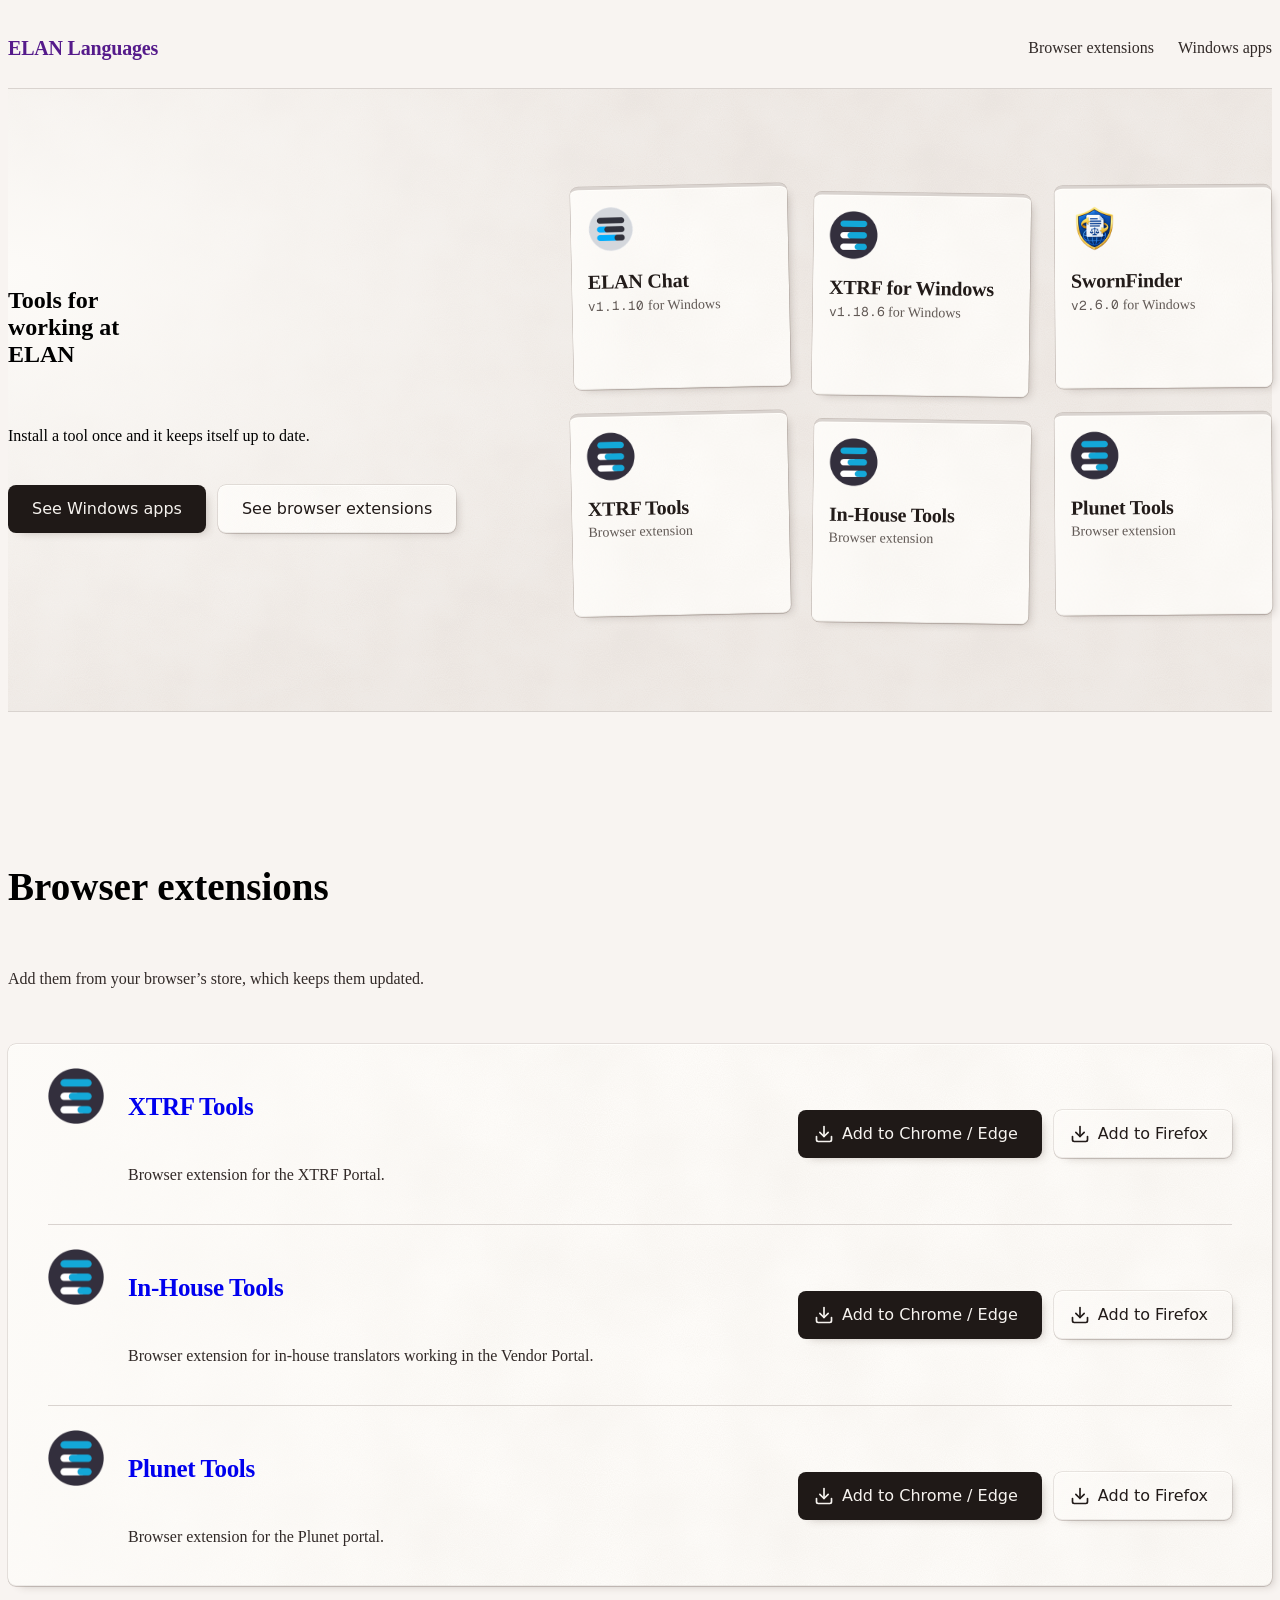
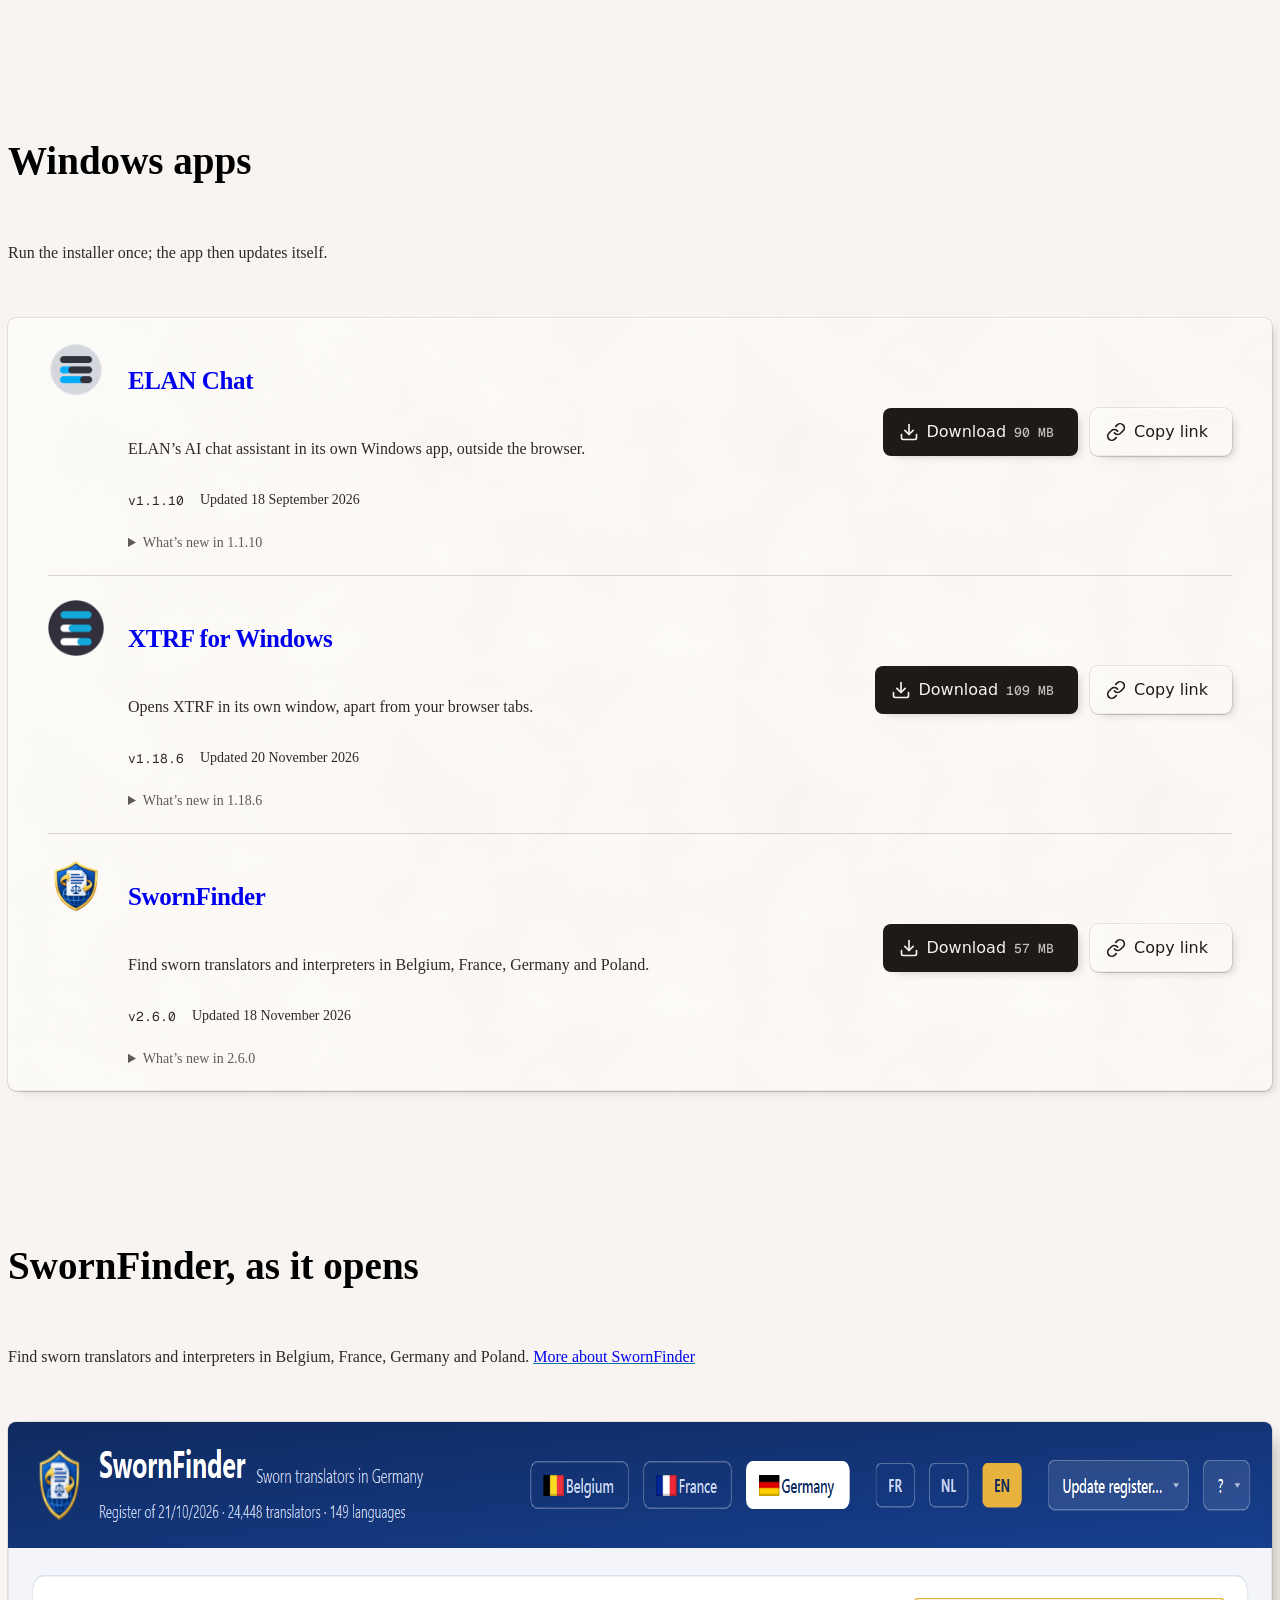
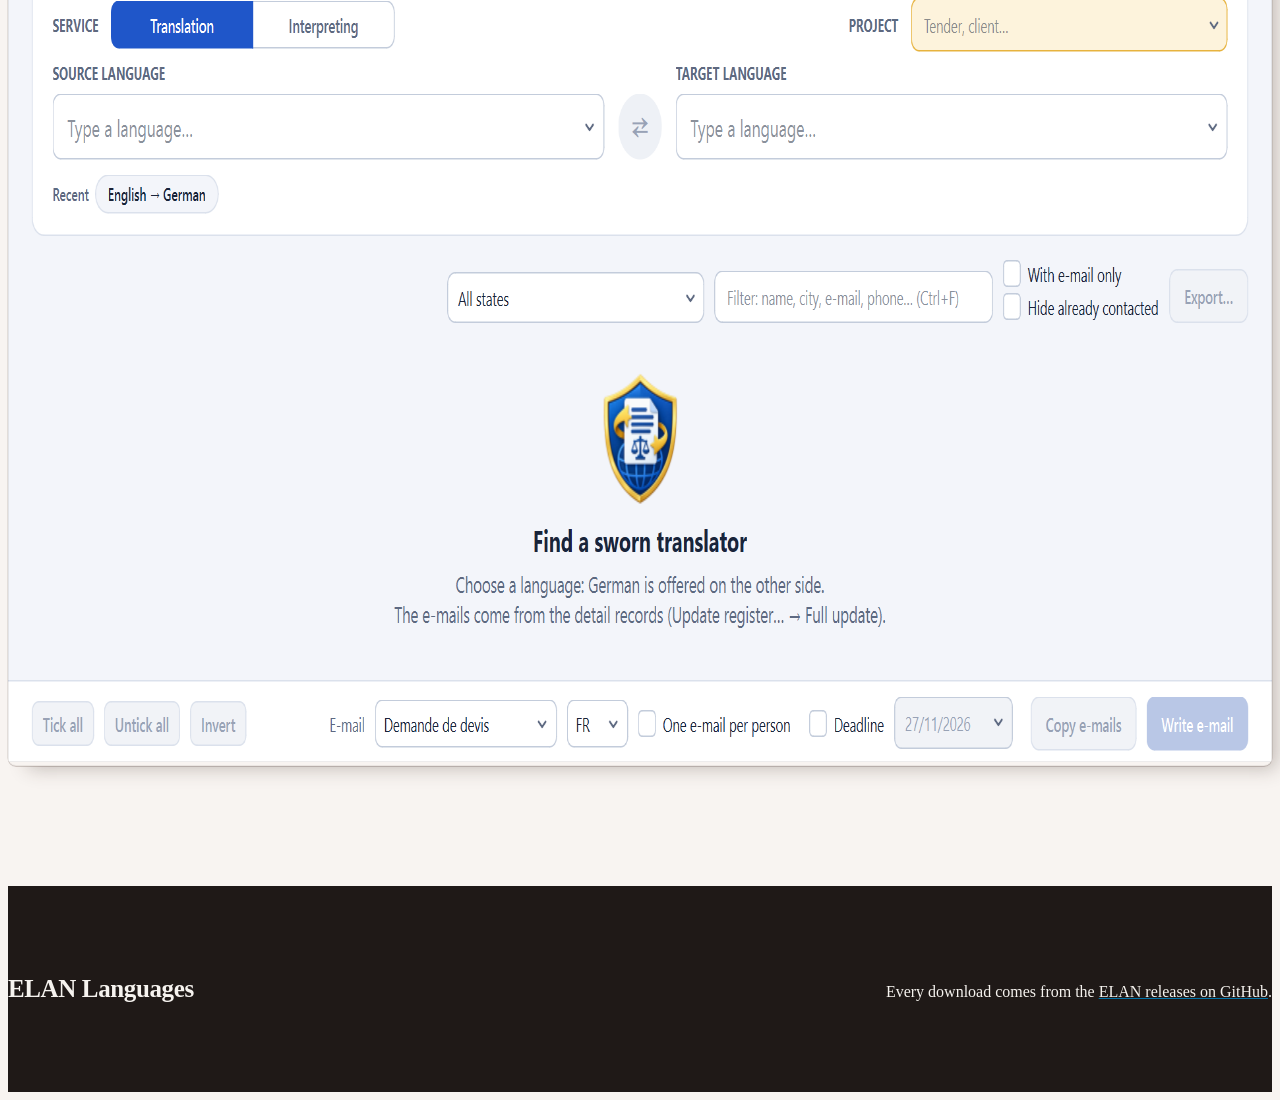
==== commit 5837f934: "Update releases and pages" ====
--- a/docs/index.html
+++ b/docs/index.html
@@ -40,7 +40,7 @@
         <li><a class="index-card" href="tools/xtrf-for-windows.html">
           <img class="tool-icon" src="icons/xtrf-for-windows.png" width="48" height="48" alt="">
           <span class="index-card__name">XTRF for Windows</span>
-          <span class="index-card__line"><span class="fig">v1.18.2</span> for Windows</span>
+          <span class="index-card__line"><span class="fig">v1.18.6</span> for Windows</span>
         </a></li>
         <li><a class="index-card" href="tools/swornfinder.html">
           <img class="tool-icon" src="icons/swornfinder.png" width="48" height="48" alt="">
@@ -135,15 +135,15 @@
           <div class="row__text">
             <h3><a href="tools/xtrf-for-windows.html">XTRF for Windows</a></h3>
             <p>Opens XTRF in its own window, apart from your browser tabs.</p>
-            <p class="row__meta"><span class="fig">v1.18.2</span><span>Updated 19 November 2026</span></p>
+            <p class="row__meta"><span class="fig">v1.18.6</span><span>Updated 20 November 2026</span></p>
           </div>
           <div class="row__actions">
-          <a class="btn btn--ink" href="https://github.com/elanlanguages/Public-Releases/releases/download/xtrf-for-windows-latest/XTRF-for-Windows-Setup-1.18.2.exe"><svg width="20" height="20" viewBox="0 0 24 24" fill="none" stroke="currentColor" stroke-width="2" stroke-linecap="round" stroke-linejoin="round" aria-hidden="true"><path d="M21 15v4a2 2 0 0 1-2 2H5a2 2 0 0 1-2-2v-4"/><polyline points="7 10 12 15 17 10"/><line x1="12" x2="12" y1="15" y2="3"/></svg> Download <span class="fig btn__size">109 MB</span></a>
+          <a class="btn btn--ink" href="https://github.com/elanlanguages/Public-Releases/releases/download/xtrf-for-windows-latest/XTRF-for-Windows-Setup-1.18.6.exe"><svg width="20" height="20" viewBox="0 0 24 24" fill="none" stroke="currentColor" stroke-width="2" stroke-linecap="round" stroke-linejoin="round" aria-hidden="true"><path d="M21 15v4a2 2 0 0 1-2 2H5a2 2 0 0 1-2-2v-4"/><polyline points="7 10 12 15 17 10"/><line x1="12" x2="12" y1="15" y2="3"/></svg> Download <span class="fig btn__size">109 MB</span></a>
           <button class="btn btn--card" type="button" data-copy="download.html?app=xtrf-for-windows"><svg width="20" height="20" viewBox="0 0 24 24" fill="none" stroke="currentColor" stroke-width="2" stroke-linecap="round" stroke-linejoin="round" aria-hidden="true"><path d="M10 13a5 5 0 0 0 7.54.54l3-3a5 5 0 0 0-7.07-7.07l-1.72 1.71"/><path d="M14 11a5 5 0 0 0-7.54-.54l-3 3a5 5 0 0 0 7.07 7.07l1.71-1.71"/></svg> Copy link</button>
           </div>
           <details class="row__notes">
-            <summary>What’s new in 1.18.2</summary>
-            <div class="notes"><ul><li><strong>Register in XTRF</strong>: the PDF sent to ELAN Chat&#39;s OCR agent no longer comes with instructions of its own: the agent works with its own, and the message only names the request. The document&#39;s language is read from the agent&#39;s reply.</li></ul></div>
+            <summary>What’s new in 1.18.6</summary>
+            <div class="notes"><ul><li><strong>Register in XTRF</strong>: ELAN Chat&#39;s OCR converts up to three PDFs at the same time, each in its own discussion, so a long document no longer holds the others up.</li><li><strong>Register in XTRF</strong>: the OCR step no longer keeps waiting once ELAN Chat is done: it takes the converted document when it has not changed for a minute and the agent has stopped working, even when ELAN Chat keeps its answer open. Each conversion is written to the log.</li></ul></div>
           </details>
         </li>
         <li class="row" id="swornfinder">
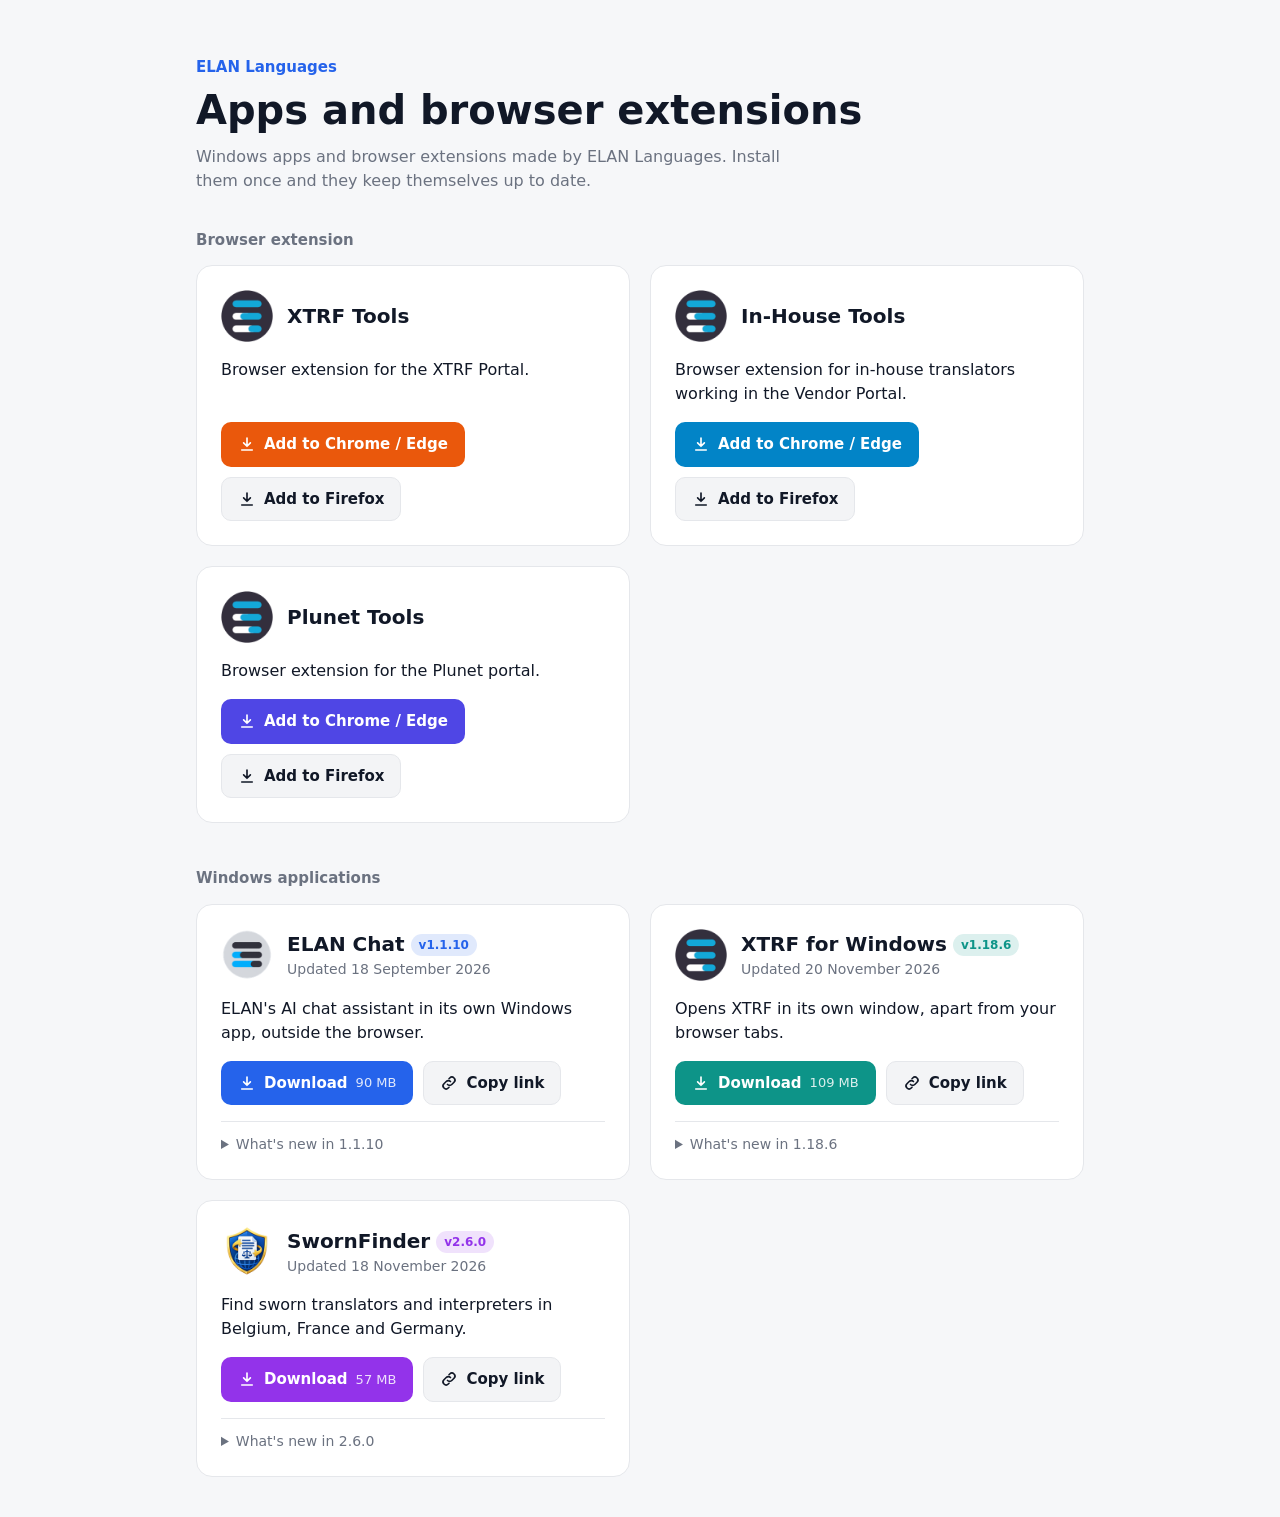
==== commit 3eba512e: "Revert "Rebuild releases site as a tool catalogue" This reverts commit e90fa87cf5fd8786db1226e0e837c" ====
--- a/docs/index.html
+++ b/docs/index.html
@@ -4,184 +4,248 @@
   <meta charset="utf-8">
   <meta name="viewport" content="width=device-width, initial-scale=1">
   <title>ELAN Apps and Extensions</title>
-  <meta name="description" content="Windows apps and browser extensions made by ELAN Languages.">
+  <meta name="description" content="Download the latest version of ELAN Languages Windows applications.">
   <link rel="icon" href="data:image/svg+xml,<svg xmlns='http://www.w3.org/2000/svg' viewBox='0 0 32 32'><rect width='32' height='32' rx='8' fill='white'/><path d='M7 9h18M7 16h18M7 23h18' stroke='%2300a2e1' stroke-width='4' stroke-linecap='round'/></svg>">
-  <link rel="preconnect" href="https://api.fontshare.com">
-  <link href="https://api.fontshare.com/v2/css?f[]=general-sans@400,500,600&display=swap" rel="stylesheet">
-  <link href="https://fonts.googleapis.com/css2?family=Geist+Mono:wght@400&display=swap" rel="stylesheet">
-  <link rel="stylesheet" href="site.css">
+  <style>
+    :root {
+      --bg: #f6f7f9; --card: #ffffff; --text: #111827; --muted: #6b7280; --border: #e5e7eb;
+      --accent: #2563eb; --on-app: #ffffff; --soft: #f3f4f6;
+    }
+    @media (prefers-color-scheme: dark) {
+      :root {
+        --bg: #0f1115; --card: #181b21; --text: #f3f4f6; --muted: #9ca3af; --border: #2a2f38;
+        --accent: #3b82f6; --soft: #22262e;
+      }
+    }
+    * { box-sizing: border-box; }
+    body {
+      margin: 0; background: var(--bg); color: var(--text);
+      font: 16px/1.5 system-ui, -apple-system, "Segoe UI", Roboto, sans-serif;
+    }
+    .wrap { max-width: 920px; margin: 0 auto; padding: 56px 16px 40px; }
+    header { margin-bottom: 36px; }
+    .brand { font-size: 15px; font-weight: 600; color: var(--accent); }
+    h1 { font-size: clamp(28px, 5vw, 40px); line-height: 1.15; margin: 8px 0 12px; }
+    header p { color: var(--muted); margin: 0; max-width: 60ch; }
+    section + section { margin-top: 44px; }
+    section > h3 { font-size: 15px; font-weight: 600; color: var(--muted); margin: 0 0 14px; }
+
+    .grid { display: grid; gap: 20px; grid-template-columns: repeat(auto-fill, minmax(min(100%, 400px), 1fr)); }
+    .card {
+      background: var(--card); border: 1px solid var(--border); border-radius: 16px; padding: 24px;
+      display: flex; flex-direction: column; gap: 16px; transition: box-shadow .2s, border-color .2s;
+    }
+    #extensions .card:only-child { grid-column: 1 / -1; }
+    .card:target { border-color: var(--app); box-shadow: 0 0 0 3px color-mix(in srgb, var(--app) 25%, transparent); }
+    .top { display: flex; gap: 14px; align-items: center; }
+    .logo {
+      width: 52px; height: 52px; border-radius: 14px; flex: none; display: grid; place-items: center;
+      background: var(--app); color: var(--on-app); font-weight: 700; font-size: 20px;
+    }
+    .logo:has(img) { background: none; }
+    .logo img { width: 100%; height: 100%; object-fit: contain; }
+    .card h2 { font-size: 20px; margin: 0; }
+    .meta { color: var(--muted); font-size: 14px; }
+    .version {
+      display: inline-block; font-size: 12px; font-weight: 600; padding: 2px 8px; border-radius: 999px;
+      background: color-mix(in srgb, var(--app) 14%, transparent); color: var(--app); margin-left: 6px; vertical-align: 2px;
+    }
+    .desc { margin: 0; }
+    .actions { display: flex; gap: 10px; flex-wrap: wrap; margin-top: auto; }
+    .btn {
+      display: inline-flex; align-items: center; gap: 8px; border-radius: 10px; padding: 10px 16px;
+      font: inherit; font-weight: 600; font-size: 15px; text-decoration: none; cursor: pointer; border: 1px solid transparent;
+    }
+    .btn-primary { background: var(--app); color: var(--on-app); }
+    .btn-primary:hover { filter: brightness(1.08); }
+    .btn-ghost { background: var(--soft); color: var(--text); border-color: var(--border); }
+    .btn-ghost:hover { border-color: var(--muted); }
+    .btn svg { width: 18px; height: 18px; }
+    .size { font-weight: 400; opacity: .85; font-size: 13px; }
+
+    details { border-top: 1px solid var(--border); padding-top: 12px; font-size: 14px; }
+    summary { cursor: pointer; color: var(--muted); font-weight: 500; }
+    .notes { margin-top: 10px; }
+    .notes ul { padding-left: 20px; margin: 6px 0; }
+    .notes p { margin: 6px 0; }
+    .notes a, .notes-link { color: var(--accent); }
+
+    .skeleton { color: var(--muted); }
+    .error { color: var(--muted); font-size: 14px; }
+
+    .toast {
+      position: fixed; left: 50%; bottom: 24px; transform: translate(-50%, 20px); opacity: 0;
+      background: var(--text); color: var(--bg); padding: 10px 16px; border-radius: 10px; font-size: 14px;
+      transition: opacity .2s, transform .2s; pointer-events: none;
+    }
+    .toast.show { opacity: 1; transform: translate(-50%, 0); }
+
+    a:focus-visible, .btn:focus-visible, summary:focus-visible {
+      outline: 2px solid var(--accent); outline-offset: 2px; border-radius: 10px;
+    }
+    @media (prefers-reduced-motion: reduce) {
+      .card, .toast { transition: none; }
+      .toast { transform: translate(-50%, 0); }
+    }
+  </style>
 </head>
 <body>
-  <header class="nav container">
-    <a class="wordmark" href="">ELAN Languages</a>
-    <nav aria-label="Sections">
-      <a href="#extensions">Browser extensions</a>
-      <a href="#apps">Windows apps</a>
-    </nav>
-  </header>
-
-  <main>
-    <section class="desk">
-      <div class="container desk__inner">
-        <div class="desk__text">
-          <h1>Tools for working at ELAN</h1>
-          <p class="lead">Install a tool once and it keeps itself up to date.</p>
-          <div class="actions">
-            <a class="btn btn--ink" href="#apps">See Windows apps</a>
-            <a class="btn btn--card" href="#extensions">See browser extensions</a>
+  <div class="wrap">
+    <header>
+      <div class="brand">ELAN Languages</div>
+      <h1>Apps and browser extensions</h1>
+      <p>Windows apps and browser extensions made by ELAN Languages. Install them once and they keep themselves up to date.</p>
+    </header>
+
+    <main>
+      <noscript><p class="error">This page needs JavaScript to list the downloads.
+        <a class="notes-link" href="https://github.com/elanlanguages/Public-Releases/releases">See all downloads on GitHub</a>.</p></noscript>
+      <section>
+        <h3>Browser extension</h3>
+        <div class="grid" id="extensions"></div>
+      </section>
+      <section>
+        <h3>Windows applications</h3>
+        <div class="grid" id="apps"><p class="skeleton">Loading applications…</p></div>
+      </section>
+    </main>
+  </div>
+  <div class="toast" id="toast">Link copied</div>
+
+  <script src="apps.js?v=6"></script>
+  <script>
+    const ICON_DOWNLOAD = '<svg viewBox="0 0 24 24" fill="none" stroke="currentColor" stroke-width="2.2" stroke-linecap="round" stroke-linejoin="round"><path d="M12 4v11m0 0-4.5-4.5M12 15l4.5-4.5M5 20h14"/></svg>';
+    const ICON_LINK = '<svg viewBox="0 0 24 24" fill="none" stroke="currentColor" stroke-width="2.2" stroke-linecap="round" stroke-linejoin="round"><path d="M10 14a4 4 0 0 0 5.7 0l3-3a4 4 0 0 0-5.7-5.7l-1 1"/><path d="M14 10a4 4 0 0 0-5.7 0l-3 3a4 4 0 0 0 5.7 5.7l1-1"/></svg>';
+
+    const escapeHtml = (s) => s.replace(/[&<>"']/g, (c) => ({ "&": "&amp;", "<": "&lt;", ">": "&gt;", '"': "&quot;", "'": "&#39;" }[c]));
+
+    // Minimal Markdown renderer for release notes (lists, bold, links, code).
+    function renderMarkdown(md) {
+      const inline = (s) => escapeHtml(s)
+        .replace(/\*\*(.+?)\*\*/g, "<strong>$1</strong>")
+        .replace(/`(.+?)`/g, "<code>$1</code>")
+        .replace(/\[(.+?)\]\((https?:\/\/[^\s)]+)\)/g, '<a href="$2">$1</a>');
+      let html = "", inList = false;
+      for (const raw of md.split(/\r?\n/)) {
+        const line = raw.trim();
+        const item = line.match(/^[-*]\s+(.*)/);
+        if (item) {
+          if (!inList) { html += "<ul>"; inList = true; }
+          html += `<li>${inline(item[1])}</li>`;
+          continue;
+        }
+        if (inList) { html += "</ul>"; inList = false; }
+        if (line) html += `<p>${inline(line.replace(/^#+\s*/, ""))}</p>`;
+      }
+      return html + (inList ? "</ul>" : "");
+    }
+
+    const formatSize = (b) => `${Math.round(b / 1048576)} MB`;
+    const formatDate = (d) => new Date(d).toLocaleDateString("en-GB", { day: "numeric", month: "long", year: "numeric" });
+    const permalink = (app) => new URL(`download.html?app=${app.id}`, location.href).href;
+
+    const logo = (item) => `<div class="logo" aria-hidden="true">${item.icon ? `<img src="${item.icon}" alt="">` : initials(item.name)}</div>`;
+    const initials = (name) => name.split(/\s+/).filter((w) => /^[A-Z]/.test(w)).map((w) => w[0]).join("").slice(0, 2);
+
+    function newCard(item) {
+      const el = document.createElement("article");
+      el.className = "card";
+      el.id = item.id;
+      el.style.setProperty("--app", item.color);
+      return el;
+    }
+
+    function card(app, info) {
+      const el = newCard(app);
+      el.innerHTML = `
+        <div class="top">
+          ${logo(app)}
+          <div>
+            <h2>${escapeHtml(app.name)}<span class="version">v${info.version}</span></h2>
+            <div class="meta">Updated ${formatDate(info.date)}</div>
           </div>
         </div>
-        <ul class="index-cards" aria-label="All tools">
-        <li><a class="index-card" href="tools/elan-chat.html">
-          <img class="tool-icon" src="icons/elan-chat.png" width="48" height="48" alt="">
-          <span class="index-card__name">ELAN Chat</span>
-          <span class="index-card__line"><span class="fig">v1.1.10</span> for Windows</span>
-        </a></li>
-        <li><a class="index-card" href="tools/xtrf-for-windows.html">
-          <img class="tool-icon" src="icons/xtrf-for-windows.png" width="48" height="48" alt="">
-          <span class="index-card__name">XTRF for Windows</span>
-          <span class="index-card__line"><span class="fig">v1.18.6</span> for Windows</span>
-        </a></li>
-        <li><a class="index-card" href="tools/swornfinder.html">
-          <img class="tool-icon" src="icons/swornfinder.png" width="48" height="48" alt="">
-          <span class="index-card__name">SwornFinder</span>
-          <span class="index-card__line"><span class="fig">v2.6.0</span> for Windows</span>
-        </a></li>
-        <li><a class="index-card" href="tools/xtrf-tools.html">
-          <img class="tool-icon" src="icons/xtrf-tools.png" width="48" height="48" alt="">
-          <span class="index-card__name">XTRF Tools</span>
-          <span class="index-card__line">Browser extension</span>
-        </a></li>
-        <li><a class="index-card" href="tools/in-house-tools.html">
-          <img class="tool-icon" src="icons/in-house-tools.png" width="48" height="48" alt="">
-          <span class="index-card__name">In-House Tools</span>
-          <span class="index-card__line">Browser extension</span>
-        </a></li>
-        <li><a class="index-card" href="tools/plunet-tools.html">
-          <img class="tool-icon" src="icons/plunet-tools.png" width="48" height="48" alt="">
-          <span class="index-card__name">Plunet Tools</span>
-          <span class="index-card__line">Browser extension</span>
-        </a></li>
-        </ul>
-      </div>
-    </section>
-
-    <section class="block container" id="extensions" aria-labelledby="extensions-head">
-      <div class="block__head">
-        <h2 id="extensions-head">Browser extensions</h2>
-        <p>Add them from your browser’s store, which keeps them updated.</p>
-      </div>
-      <ul class="sheet">
-        <li class="row" id="xtrf-tools">
-          <img class="tool-icon" src="icons/xtrf-tools.png" width="56" height="56" alt="">
-          <div class="row__text">
-            <h3><a href="tools/xtrf-tools.html">XTRF Tools</a></h3>
-            <p>Browser extension for the XTRF Portal.</p>
+        <p class="desc">${escapeHtml(app.description)}</p>
+        <div class="actions">
+          <a class="btn btn-primary" href="${info.url}">${ICON_DOWNLOAD} Download <span class="size">${formatSize(info.size)}</span></a>
+          <button class="btn btn-ghost" type="button" data-copy="${permalink(app)}">${ICON_LINK} Copy link</button>
+        </div>
+        ${info.notes ? `
+        <details>
+          <summary>What's new in ${info.version}</summary>
+          <div class="notes">${renderMarkdown(info.notes)}</div>
+        </details>` : ""}`;
+      return el;
+    }
+
+    // Stores with a fixed URL, plus those whose .xpi was found in the releases,
+    // the visitor's own browser first.
+    const IS_FIREFOX = /firefox/i.test(navigator.userAgent);
+    function storeLinks(ext, releases) {
+      return ext.stores
+        .map((s) => (s.url ? s : { ...s, url: releases && resolveApp({ channel: s.channel, ext: "xpi" }, releases)?.url }))
+        .filter((s) => s.url)
+        .sort((a, b) => ((b.label === "Firefox") - (a.label === "Firefox")) * (IS_FIREFOX ? 1 : -1));
+    }
+
+    function extensionCard(ext, releases) {
+      const stores = storeLinks(ext, releases);
+      const el = newCard(ext);
+      el.innerHTML = `
+        <div class="top">
+          ${logo(ext)}
+          <div>
+            <h2>${escapeHtml(ext.name)}</h2>
           </div>
-          <div class="row__actions">
-          <a class="btn btn--ink" data-store="chromium" href="https://chromewebstore.google.com/detail/chhckeiobgkakpafnhilnjinigmohkjo"><svg width="20" height="20" viewBox="0 0 24 24" fill="none" stroke="currentColor" stroke-width="2" stroke-linecap="round" stroke-linejoin="round" aria-hidden="true"><path d="M21 15v4a2 2 0 0 1-2 2H5a2 2 0 0 1-2-2v-4"/><polyline points="7 10 12 15 17 10"/><line x1="12" x2="12" y1="15" y2="3"/></svg> Add to Chrome / Edge</a>
-          <a class="btn btn--card" data-store="firefox" href="https://addons.mozilla.org/firefox/addon/elan-xtrf-tools/"><svg width="20" height="20" viewBox="0 0 24 24" fill="none" stroke="currentColor" stroke-width="2" stroke-linecap="round" stroke-linejoin="round" aria-hidden="true"><path d="M21 15v4a2 2 0 0 1-2 2H5a2 2 0 0 1-2-2v-4"/><polyline points="7 10 12 15 17 10"/><line x1="12" x2="12" y1="15" y2="3"/></svg> Add to Firefox</a>
-          </div>
-        </li>
-        <li class="row" id="in-house-tools">
-          <img class="tool-icon" src="icons/in-house-tools.png" width="56" height="56" alt="">
-          <div class="row__text">
-            <h3><a href="tools/in-house-tools.html">In-House Tools</a></h3>
-            <p>Browser extension for in-house translators working in the Vendor Portal.</p>
-          </div>
-          <div class="row__actions">
-          <a class="btn btn--ink" data-store="chromium" href="https://chromewebstore.google.com/detail/kkhpodpjileamaaghgnmgmdfhoodadgc"><svg width="20" height="20" viewBox="0 0 24 24" fill="none" stroke="currentColor" stroke-width="2" stroke-linecap="round" stroke-linejoin="round" aria-hidden="true"><path d="M21 15v4a2 2 0 0 1-2 2H5a2 2 0 0 1-2-2v-4"/><polyline points="7 10 12 15 17 10"/><line x1="12" x2="12" y1="15" y2="3"/></svg> Add to Chrome / Edge</a>
-          <a class="btn btn--card" data-store="firefox" href="https://github.com/elanlanguages/Public-Releases/releases/download/in-house-tools-latest/in_house_tools-1.2.1.xpi"><svg width="20" height="20" viewBox="0 0 24 24" fill="none" stroke="currentColor" stroke-width="2" stroke-linecap="round" stroke-linejoin="round" aria-hidden="true"><path d="M21 15v4a2 2 0 0 1-2 2H5a2 2 0 0 1-2-2v-4"/><polyline points="7 10 12 15 17 10"/><line x1="12" x2="12" y1="15" y2="3"/></svg> Add to Firefox</a>
-          </div>
-        </li>
-        <li class="row" id="plunet-tools">
-          <img class="tool-icon" src="icons/plunet-tools.png" width="56" height="56" alt="">
-          <div class="row__text">
-            <h3><a href="tools/plunet-tools.html">Plunet Tools</a></h3>
-            <p>Browser extension for the Plunet portal.</p>
-          </div>
-          <div class="row__actions">
-          <a class="btn btn--ink" data-store="chromium" href="https://chromewebstore.google.com/detail/elan-plunet-tools/pnhleapohgjhemlbfghemnpjapnkahnl"><svg width="20" height="20" viewBox="0 0 24 24" fill="none" stroke="currentColor" stroke-width="2" stroke-linecap="round" stroke-linejoin="round" aria-hidden="true"><path d="M21 15v4a2 2 0 0 1-2 2H5a2 2 0 0 1-2-2v-4"/><polyline points="7 10 12 15 17 10"/><line x1="12" x2="12" y1="15" y2="3"/></svg> Add to Chrome / Edge</a>
-          <a class="btn btn--card" data-store="firefox" href="https://addons.mozilla.org/firefox/addon/elan-plunet-tools/"><svg width="20" height="20" viewBox="0 0 24 24" fill="none" stroke="currentColor" stroke-width="2" stroke-linecap="round" stroke-linejoin="round" aria-hidden="true"><path d="M21 15v4a2 2 0 0 1-2 2H5a2 2 0 0 1-2-2v-4"/><polyline points="7 10 12 15 17 10"/><line x1="12" x2="12" y1="15" y2="3"/></svg> Add to Firefox</a>
-          </div>
-        </li>
-      </ul>
-    </section>
-
-    <section class="block container" id="apps" aria-labelledby="apps-head">
-      <div class="block__head">
-        <h2 id="apps-head">Windows apps</h2>
-        <p>Run the installer once; the app then updates itself.</p>
-      </div>
-      <ul class="sheet">
-        <li class="row" id="elan-chat">
-          <img class="tool-icon" src="icons/elan-chat.png" width="56" height="56" alt="">
-          <div class="row__text">
-            <h3><a href="tools/elan-chat.html">ELAN Chat</a></h3>
-            <p>ELAN’s AI chat assistant in its own Windows app, outside the browser.</p>
-            <p class="row__meta"><span class="fig">v1.1.10</span><span>Updated 18 September 2026</span></p>
-          </div>
-          <div class="row__actions">
-          <a class="btn btn--ink" href="https://github.com/elanlanguages/Public-Releases/releases/download/elan-chat-latest/ELAN-Chat-Setup-1.1.10.exe"><svg width="20" height="20" viewBox="0 0 24 24" fill="none" stroke="currentColor" stroke-width="2" stroke-linecap="round" stroke-linejoin="round" aria-hidden="true"><path d="M21 15v4a2 2 0 0 1-2 2H5a2 2 0 0 1-2-2v-4"/><polyline points="7 10 12 15 17 10"/><line x1="12" x2="12" y1="15" y2="3"/></svg> Download <span class="fig btn__size">90 MB</span></a>
-          <button class="btn btn--card" type="button" data-copy="download.html?app=elan-chat"><svg width="20" height="20" viewBox="0 0 24 24" fill="none" stroke="currentColor" stroke-width="2" stroke-linecap="round" stroke-linejoin="round" aria-hidden="true"><path d="M10 13a5 5 0 0 0 7.54.54l3-3a5 5 0 0 0-7.07-7.07l-1.72 1.71"/><path d="M14 11a5 5 0 0 0-7.54-.54l-3 3a5 5 0 0 0 7.07 7.07l1.71-1.71"/></svg> Copy link</button>
-          </div>
-          <details class="row__notes">
-            <summary>What’s new in 1.1.10</summary>
-            <div class="notes"><p>Fixes drag-and-drop file attachments when the ELAN Chat website rejects the drag event.</p></div>
-          </details>
-        </li>
-        <li class="row" id="xtrf-for-windows">
-          <img class="tool-icon" src="icons/xtrf-for-windows.png" width="56" height="56" alt="">
-          <div class="row__text">
-            <h3><a href="tools/xtrf-for-windows.html">XTRF for Windows</a></h3>
-            <p>Opens XTRF in its own window, apart from your browser tabs.</p>
-            <p class="row__meta"><span class="fig">v1.18.6</span><span>Updated 20 November 2026</span></p>
-          </div>
-          <div class="row__actions">
-          <a class="btn btn--ink" href="https://github.com/elanlanguages/Public-Releases/releases/download/xtrf-for-windows-latest/XTRF-for-Windows-Setup-1.18.6.exe"><svg width="20" height="20" viewBox="0 0 24 24" fill="none" stroke="currentColor" stroke-width="2" stroke-linecap="round" stroke-linejoin="round" aria-hidden="true"><path d="M21 15v4a2 2 0 0 1-2 2H5a2 2 0 0 1-2-2v-4"/><polyline points="7 10 12 15 17 10"/><line x1="12" x2="12" y1="15" y2="3"/></svg> Download <span class="fig btn__size">109 MB</span></a>
-          <button class="btn btn--card" type="button" data-copy="download.html?app=xtrf-for-windows"><svg width="20" height="20" viewBox="0 0 24 24" fill="none" stroke="currentColor" stroke-width="2" stroke-linecap="round" stroke-linejoin="round" aria-hidden="true"><path d="M10 13a5 5 0 0 0 7.54.54l3-3a5 5 0 0 0-7.07-7.07l-1.72 1.71"/><path d="M14 11a5 5 0 0 0-7.54-.54l-3 3a5 5 0 0 0 7.07 7.07l1.71-1.71"/></svg> Copy link</button>
-          </div>
-          <details class="row__notes">
-            <summary>What’s new in 1.18.6</summary>
-            <div class="notes"><ul><li><strong>Register in XTRF</strong>: ELAN Chat&#39;s OCR converts up to three PDFs at the same time, each in its own discussion, so a long document no longer holds the others up.</li><li><strong>Register in XTRF</strong>: the OCR step no longer keeps waiting once ELAN Chat is done: it takes the converted document when it has not changed for a minute and the agent has stopped working, even when ELAN Chat keeps its answer open. Each conversion is written to the log.</li></ul></div>
-          </details>
-        </li>
-        <li class="row" id="swornfinder">
-          <img class="tool-icon" src="icons/swornfinder.png" width="56" height="56" alt="">
-          <div class="row__text">
-            <h3><a href="tools/swornfinder.html">SwornFinder</a></h3>
-            <p>Find sworn translators and interpreters in Belgium, France, Germany and Poland.</p>
-            <p class="row__meta"><span class="fig">v2.6.0</span><span>Updated 18 November 2026</span></p>
-          </div>
-          <div class="row__actions">
-          <a class="btn btn--ink" href="https://github.com/elanlanguages/Public-Releases/releases/download/swornfinder-latest/SwornFinder-Setup-2.6.0.exe"><svg width="20" height="20" viewBox="0 0 24 24" fill="none" stroke="currentColor" stroke-width="2" stroke-linecap="round" stroke-linejoin="round" aria-hidden="true"><path d="M21 15v4a2 2 0 0 1-2 2H5a2 2 0 0 1-2-2v-4"/><polyline points="7 10 12 15 17 10"/><line x1="12" x2="12" y1="15" y2="3"/></svg> Download <span class="fig btn__size">57 MB</span></a>
-          <button class="btn btn--card" type="button" data-copy="download.html?app=swornfinder"><svg width="20" height="20" viewBox="0 0 24 24" fill="none" stroke="currentColor" stroke-width="2" stroke-linecap="round" stroke-linejoin="round" aria-hidden="true"><path d="M10 13a5 5 0 0 0 7.54.54l3-3a5 5 0 0 0-7.07-7.07l-1.72 1.71"/><path d="M14 11a5 5 0 0 0-7.54-.54l-3 3a5 5 0 0 0 7.07 7.07l1.71-1.71"/></svg> Copy link</button>
-          </div>
-          <details class="row__notes">
-            <summary>What’s new in 2.6.0</summary>
-            <div class="notes"><ul><li>New country: Poland (list of sworn translators of the Ministry of Justice, lista tłumaczy przysięgłych). It covers about 10,000 people and 57 languages, each combined with Polish both ways, for translation and interpreting, with the e-mail addresses (≈ 49%) and phones published by the list, a voivodeship filter and the TP number.</li><li>For each person, the date each language was granted, the TP number and the academic title appear in the tooltip and the export.</li><li>Better civility guess for Polish first names.</li></ul></div>
-          </details>
-        </li>
-      </ul>
-    </section>
-
-    <section class="block container shot" aria-labelledby="shot-head">
-      <div class="block__head">
-        <h2 id="shot-head">SwornFinder, as it opens</h2>
-        <p>Find sworn translators and interpreters in Belgium, France, Germany and Poland. <a href="tools/swornfinder.html">More about SwornFinder</a></p>
-      </div>
-      <figure class="shot__frame" data-kind="product">
-        <img src="screens/swornfinder.png" width="1917" height="940" alt="SwornFinder start screen" loading="lazy">
-      </figure>
-    </section>
-  </main>
-  <footer class="foot">
-    <div class="container foot__inner">
-      <p class="foot__mark">ELAN Languages</p>
-      <p>Every download comes from the <a href="https://github.com/elanlanguages/Public-Releases/releases">ELAN releases on GitHub</a>.</p>
-    </div>
-  </footer>
-  <div class="toast" id="toast" role="status" aria-live="polite"></div>
-  <script src="site.js"></script>
+        </div>
+        <p class="desc">${escapeHtml(ext.description)}</p>
+        <div class="actions">
+          ${stores.map((s, i) => `<a class="btn ${i ? "btn-ghost" : "btn-primary"}" href="${s.url}">${ICON_DOWNLOAD} Add to ${escapeHtml(s.label)}</a>`).join("")}
+        </div>`;
+      return el;
+    }
+
+    function showToast(text) {
+      const t = document.getElementById("toast");
+      t.textContent = text;
+      t.classList.add("show");
+      clearTimeout(showToast.timer);
+      showToast.timer = setTimeout(() => t.classList.remove("show"), 1800);
+    }
+
+    document.addEventListener("click", async (e) => {
+      const btn = e.target.closest("[data-copy]");
+      if (!btn) return;
+      try {
+        await navigator.clipboard.writeText(btn.dataset.copy);
+        showToast("Download link copied — it always points to the latest version");
+      } catch {
+        prompt("Copy this link:", btn.dataset.copy);
+      }
+    });
+
+    function renderExtensions(releases) {
+      document.getElementById("extensions").replaceChildren(...EXTENSIONS.map((ext) => extensionCard(ext, releases)));
+    }
+    renderExtensions(null);
+
+    (async () => {
+      const container = document.getElementById("apps");
+      try {
+        const releases = await fetchReleases();
+        renderExtensions(releases);
+        container.innerHTML = "";
+        for (const app of APPS) {
+          const info = resolveApp(app, releases);
+          if (info) container.appendChild(card(app, info));
+        }
+        if (!container.children.length) throw new Error("no installers found");
+        if (location.hash) document.getElementById(location.hash.slice(1))?.scrollIntoView({ block: "center" });
+      } catch {
+        container.innerHTML = `<p class="error">The application list could not be loaded right now.
+          <a class="notes-link" href="https://github.com/${REPO}/releases">See downloads on GitHub</a>.</p>`;
+      }
+    })();
+  </script>
 </body>
 </html>
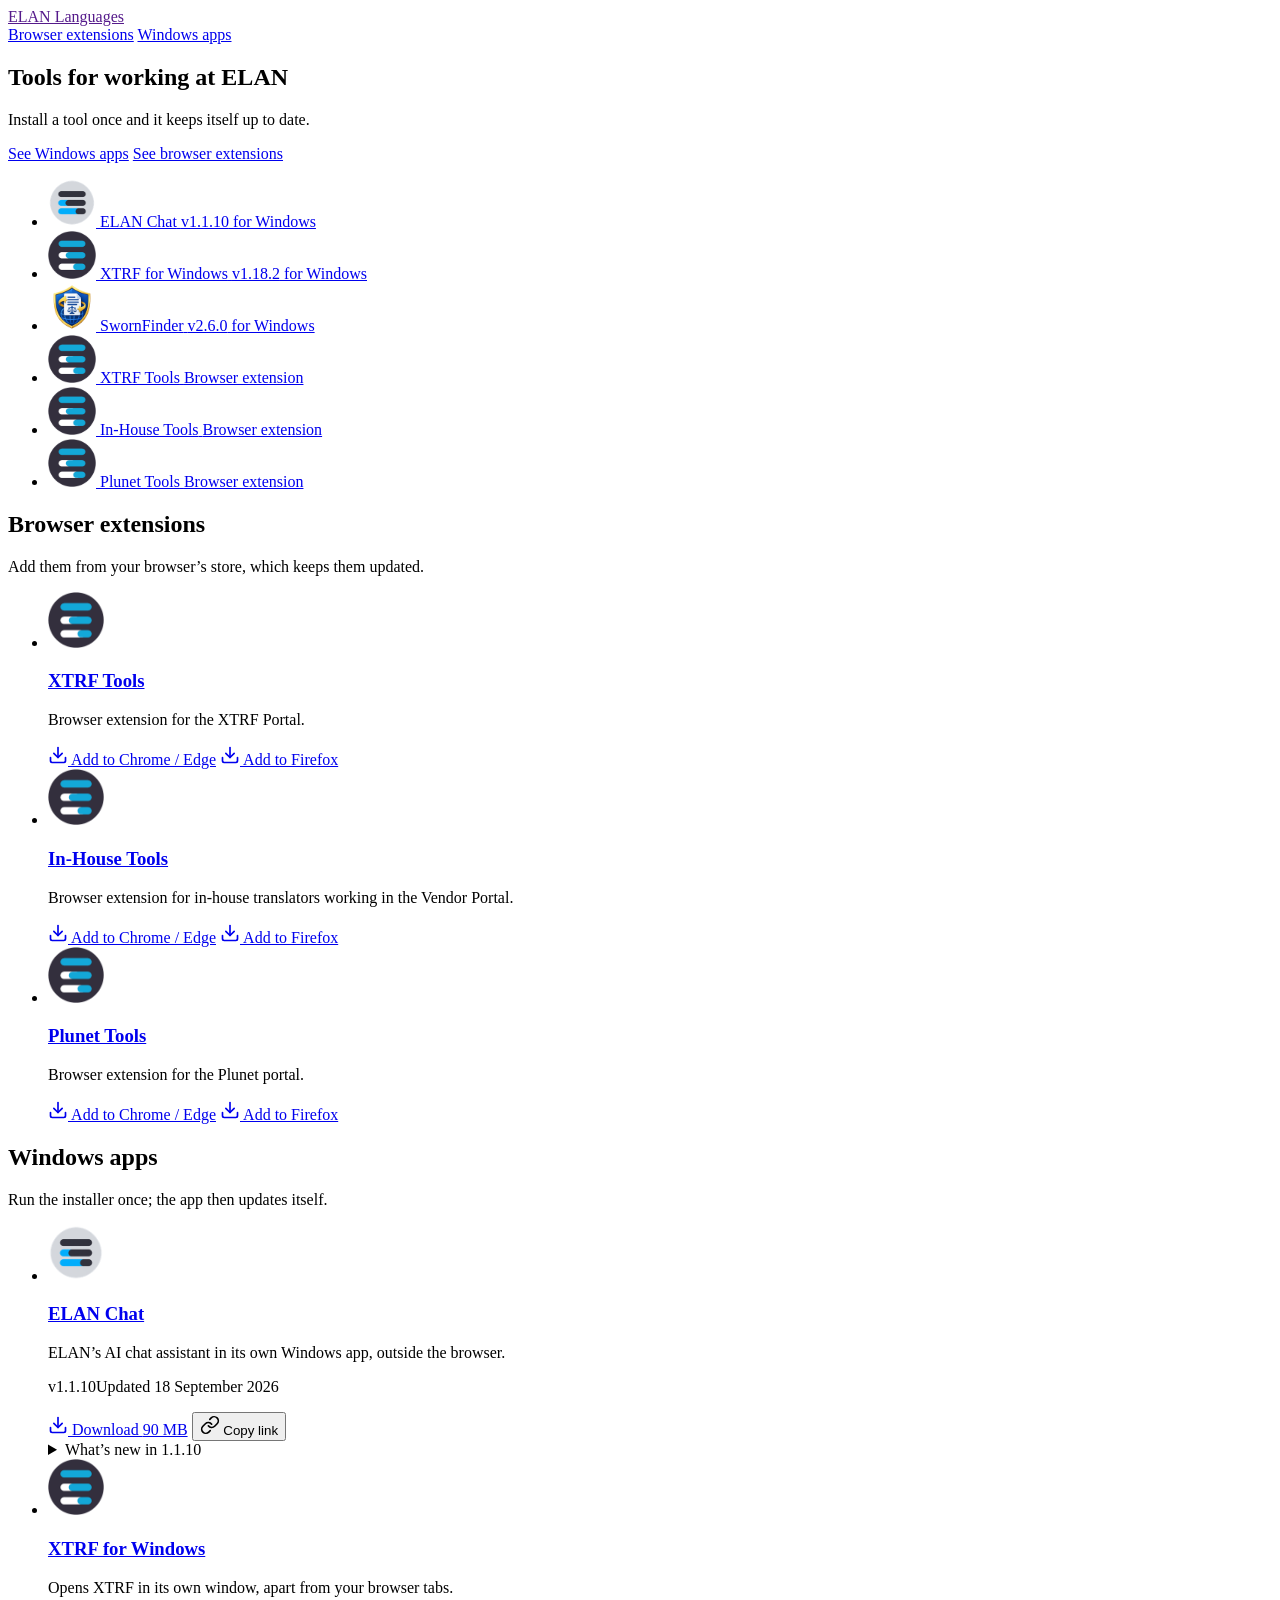
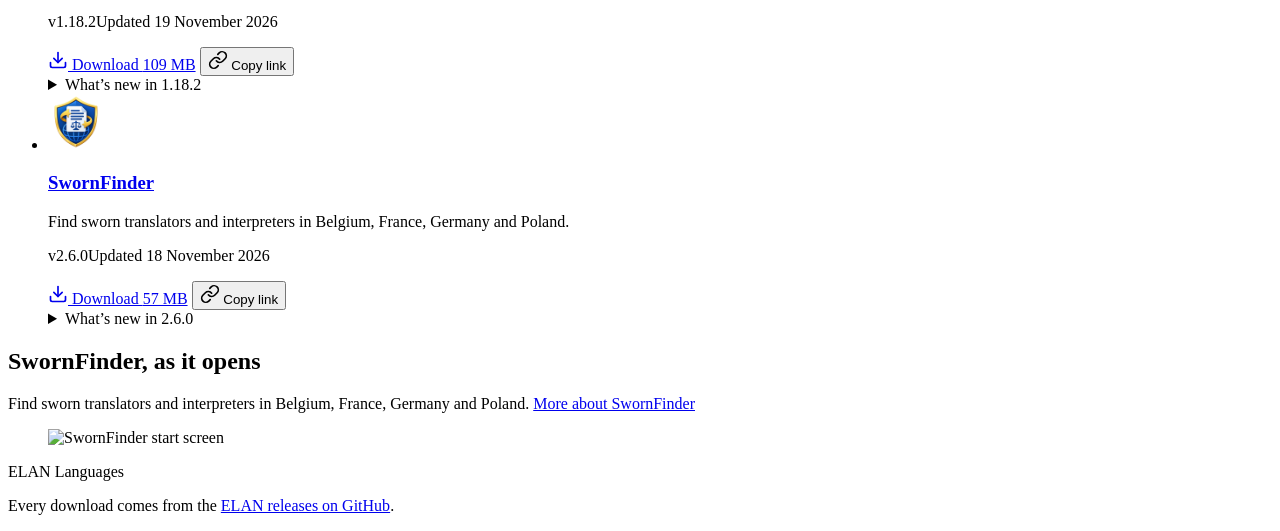
==== commit 800fd468: "Revert "Update releases and pages" This reverts commit 5837f934320d94dbad33f0eae9478b33550cde0f." ====
--- a/docs/index.html
+++ b/docs/index.html
@@ -4,248 +4,184 @@
   <meta charset="utf-8">
   <meta name="viewport" content="width=device-width, initial-scale=1">
   <title>ELAN Apps and Extensions</title>
-  <meta name="description" content="Download the latest version of ELAN Languages Windows applications.">
+  <meta name="description" content="Windows apps and browser extensions made by ELAN Languages.">
   <link rel="icon" href="data:image/svg+xml,<svg xmlns='http://www.w3.org/2000/svg' viewBox='0 0 32 32'><rect width='32' height='32' rx='8' fill='white'/><path d='M7 9h18M7 16h18M7 23h18' stroke='%2300a2e1' stroke-width='4' stroke-linecap='round'/></svg>">
-  <style>
-    :root {
-      --bg: #f6f7f9; --card: #ffffff; --text: #111827; --muted: #6b7280; --border: #e5e7eb;
-      --accent: #2563eb; --on-app: #ffffff; --soft: #f3f4f6;
-    }
-    @media (prefers-color-scheme: dark) {
-      :root {
-        --bg: #0f1115; --card: #181b21; --text: #f3f4f6; --muted: #9ca3af; --border: #2a2f38;
-        --accent: #3b82f6; --soft: #22262e;
-      }
-    }
-    * { box-sizing: border-box; }
-    body {
-      margin: 0; background: var(--bg); color: var(--text);
-      font: 16px/1.5 system-ui, -apple-system, "Segoe UI", Roboto, sans-serif;
-    }
-    .wrap { max-width: 920px; margin: 0 auto; padding: 56px 16px 40px; }
-    header { margin-bottom: 36px; }
-    .brand { font-size: 15px; font-weight: 600; color: var(--accent); }
-    h1 { font-size: clamp(28px, 5vw, 40px); line-height: 1.15; margin: 8px 0 12px; }
-    header p { color: var(--muted); margin: 0; max-width: 60ch; }
-    section + section { margin-top: 44px; }
-    section > h3 { font-size: 15px; font-weight: 600; color: var(--muted); margin: 0 0 14px; }
-
-    .grid { display: grid; gap: 20px; grid-template-columns: repeat(auto-fill, minmax(min(100%, 400px), 1fr)); }
-    .card {
-      background: var(--card); border: 1px solid var(--border); border-radius: 16px; padding: 24px;
-      display: flex; flex-direction: column; gap: 16px; transition: box-shadow .2s, border-color .2s;
-    }
-    #extensions .card:only-child { grid-column: 1 / -1; }
-    .card:target { border-color: var(--app); box-shadow: 0 0 0 3px color-mix(in srgb, var(--app) 25%, transparent); }
-    .top { display: flex; gap: 14px; align-items: center; }
-    .logo {
-      width: 52px; height: 52px; border-radius: 14px; flex: none; display: grid; place-items: center;
-      background: var(--app); color: var(--on-app); font-weight: 700; font-size: 20px;
-    }
-    .logo:has(img) { background: none; }
-    .logo img { width: 100%; height: 100%; object-fit: contain; }
-    .card h2 { font-size: 20px; margin: 0; }
-    .meta { color: var(--muted); font-size: 14px; }
-    .version {
-      display: inline-block; font-size: 12px; font-weight: 600; padding: 2px 8px; border-radius: 999px;
-      background: color-mix(in srgb, var(--app) 14%, transparent); color: var(--app); margin-left: 6px; vertical-align: 2px;
-    }
-    .desc { margin: 0; }
-    .actions { display: flex; gap: 10px; flex-wrap: wrap; margin-top: auto; }
-    .btn {
-      display: inline-flex; align-items: center; gap: 8px; border-radius: 10px; padding: 10px 16px;
-      font: inherit; font-weight: 600; font-size: 15px; text-decoration: none; cursor: pointer; border: 1px solid transparent;
-    }
-    .btn-primary { background: var(--app); color: var(--on-app); }
-    .btn-primary:hover { filter: brightness(1.08); }
-    .btn-ghost { background: var(--soft); color: var(--text); border-color: var(--border); }
-    .btn-ghost:hover { border-color: var(--muted); }
-    .btn svg { width: 18px; height: 18px; }
-    .size { font-weight: 400; opacity: .85; font-size: 13px; }
-
-    details { border-top: 1px solid var(--border); padding-top: 12px; font-size: 14px; }
-    summary { cursor: pointer; color: var(--muted); font-weight: 500; }
-    .notes { margin-top: 10px; }
-    .notes ul { padding-left: 20px; margin: 6px 0; }
-    .notes p { margin: 6px 0; }
-    .notes a, .notes-link { color: var(--accent); }
-
-    .skeleton { color: var(--muted); }
-    .error { color: var(--muted); font-size: 14px; }
-
-    .toast {
-      position: fixed; left: 50%; bottom: 24px; transform: translate(-50%, 20px); opacity: 0;
-      background: var(--text); color: var(--bg); padding: 10px 16px; border-radius: 10px; font-size: 14px;
-      transition: opacity .2s, transform .2s; pointer-events: none;
-    }
-    .toast.show { opacity: 1; transform: translate(-50%, 0); }
-
-    a:focus-visible, .btn:focus-visible, summary:focus-visible {
-      outline: 2px solid var(--accent); outline-offset: 2px; border-radius: 10px;
-    }
-    @media (prefers-reduced-motion: reduce) {
-      .card, .toast { transition: none; }
-      .toast { transform: translate(-50%, 0); }
-    }
-  </style>
+  <link rel="preconnect" href="https://api.fontshare.com">
+  <link href="https://api.fontshare.com/v2/css?f[]=general-sans@400,500,600&display=swap" rel="stylesheet">
+  <link href="https://fonts.googleapis.com/css2?family=Geist+Mono:wght@400&display=swap" rel="stylesheet">
+  <link rel="stylesheet" href="site.css">
 </head>
 <body>
-  <div class="wrap">
-    <header>
-      <div class="brand">ELAN Languages</div>
-      <h1>Apps and browser extensions</h1>
-      <p>Windows apps and browser extensions made by ELAN Languages. Install them once and they keep themselves up to date.</p>
-    </header>
+  <header class="nav container">
+    <a class="wordmark" href="">ELAN Languages</a>
+    <nav aria-label="Sections">
+      <a href="#extensions">Browser extensions</a>
+      <a href="#apps">Windows apps</a>
+    </nav>
+  </header>
 
-    <main>
-      <noscript><p class="error">This page needs JavaScript to list the downloads.
-        <a class="notes-link" href="https://github.com/elanlanguages/Public-Releases/releases">See all downloads on GitHub</a>.</p></noscript>
-      <section>
-        <h3>Browser extension</h3>
-        <div class="grid" id="extensions"></div>
-      </section>
-      <section>
-        <h3>Windows applications</h3>
-        <div class="grid" id="apps"><p class="skeleton">Loading applications…</p></div>
-      </section>
-    </main>
-  </div>
-  <div class="toast" id="toast">Link copied</div>
-
-  <script src="apps.js?v=6"></script>
-  <script>
-    const ICON_DOWNLOAD = '<svg viewBox="0 0 24 24" fill="none" stroke="currentColor" stroke-width="2.2" stroke-linecap="round" stroke-linejoin="round"><path d="M12 4v11m0 0-4.5-4.5M12 15l4.5-4.5M5 20h14"/></svg>';
-    const ICON_LINK = '<svg viewBox="0 0 24 24" fill="none" stroke="currentColor" stroke-width="2.2" stroke-linecap="round" stroke-linejoin="round"><path d="M10 14a4 4 0 0 0 5.7 0l3-3a4 4 0 0 0-5.7-5.7l-1 1"/><path d="M14 10a4 4 0 0 0-5.7 0l-3 3a4 4 0 0 0 5.7 5.7l1-1"/></svg>';
-
-    const escapeHtml = (s) => s.replace(/[&<>"']/g, (c) => ({ "&": "&amp;", "<": "&lt;", ">": "&gt;", '"': "&quot;", "'": "&#39;" }[c]));
-
-    // Minimal Markdown renderer for release notes (lists, bold, links, code).
-    function renderMarkdown(md) {
-      const inline = (s) => escapeHtml(s)
-        .replace(/\*\*(.+?)\*\*/g, "<strong>$1</strong>")
-        .replace(/`(.+?)`/g, "<code>$1</code>")
-        .replace(/\[(.+?)\]\((https?:\/\/[^\s)]+)\)/g, '<a href="$2">$1</a>');
-      let html = "", inList = false;
-      for (const raw of md.split(/\r?\n/)) {
-        const line = raw.trim();
-        const item = line.match(/^[-*]\s+(.*)/);
-        if (item) {
-          if (!inList) { html += "<ul>"; inList = true; }
-          html += `<li>${inline(item[1])}</li>`;
-          continue;
-        }
-        if (inList) { html += "</ul>"; inList = false; }
-        if (line) html += `<p>${inline(line.replace(/^#+\s*/, ""))}</p>`;
-      }
-      return html + (inList ? "</ul>" : "");
-    }
-
-    const formatSize = (b) => `${Math.round(b / 1048576)} MB`;
-    const formatDate = (d) => new Date(d).toLocaleDateString("en-GB", { day: "numeric", month: "long", year: "numeric" });
-    const permalink = (app) => new URL(`download.html?app=${app.id}`, location.href).href;
-
-    const logo = (item) => `<div class="logo" aria-hidden="true">${item.icon ? `<img src="${item.icon}" alt="">` : initials(item.name)}</div>`;
-    const initials = (name) => name.split(/\s+/).filter((w) => /^[A-Z]/.test(w)).map((w) => w[0]).join("").slice(0, 2);
-
-    function newCard(item) {
-      const el = document.createElement("article");
-      el.className = "card";
-      el.id = item.id;
-      el.style.setProperty("--app", item.color);
-      return el;
-    }
-
-    function card(app, info) {
-      const el = newCard(app);
-      el.innerHTML = `
-        <div class="top">
-          ${logo(app)}
-          <div>
-            <h2>${escapeHtml(app.name)}<span class="version">v${info.version}</span></h2>
-            <div class="meta">Updated ${formatDate(info.date)}</div>
+  <main>
+    <section class="desk">
+      <div class="container desk__inner">
+        <div class="desk__text">
+          <h1>Tools for working at ELAN</h1>
+          <p class="lead">Install a tool once and it keeps itself up to date.</p>
+          <div class="actions">
+            <a class="btn btn--ink" href="#apps">See Windows apps</a>
+            <a class="btn btn--card" href="#extensions">See browser extensions</a>
           </div>
         </div>
-        <p class="desc">${escapeHtml(app.description)}</p>
-        <div class="actions">
-          <a class="btn btn-primary" href="${info.url}">${ICON_DOWNLOAD} Download <span class="size">${formatSize(info.size)}</span></a>
-          <button class="btn btn-ghost" type="button" data-copy="${permalink(app)}">${ICON_LINK} Copy link</button>
-        </div>
-        ${info.notes ? `
-        <details>
-          <summary>What's new in ${info.version}</summary>
-          <div class="notes">${renderMarkdown(info.notes)}</div>
-        </details>` : ""}`;
-      return el;
-    }
+        <ul class="index-cards" aria-label="All tools">
+        <li><a class="index-card" href="tools/elan-chat.html">
+          <img class="tool-icon" src="icons/elan-chat.png" width="48" height="48" alt="">
+          <span class="index-card__name">ELAN Chat</span>
+          <span class="index-card__line"><span class="fig">v1.1.10</span> for Windows</span>
+        </a></li>
+        <li><a class="index-card" href="tools/xtrf-for-windows.html">
+          <img class="tool-icon" src="icons/xtrf-for-windows.png" width="48" height="48" alt="">
+          <span class="index-card__name">XTRF for Windows</span>
+          <span class="index-card__line"><span class="fig">v1.18.2</span> for Windows</span>
+        </a></li>
+        <li><a class="index-card" href="tools/swornfinder.html">
+          <img class="tool-icon" src="icons/swornfinder.png" width="48" height="48" alt="">
+          <span class="index-card__name">SwornFinder</span>
+          <span class="index-card__line"><span class="fig">v2.6.0</span> for Windows</span>
+        </a></li>
+        <li><a class="index-card" href="tools/xtrf-tools.html">
+          <img class="tool-icon" src="icons/xtrf-tools.png" width="48" height="48" alt="">
+          <span class="index-card__name">XTRF Tools</span>
+          <span class="index-card__line">Browser extension</span>
+        </a></li>
+        <li><a class="index-card" href="tools/in-house-tools.html">
+          <img class="tool-icon" src="icons/in-house-tools.png" width="48" height="48" alt="">
+          <span class="index-card__name">In-House Tools</span>
+          <span class="index-card__line">Browser extension</span>
+        </a></li>
+        <li><a class="index-card" href="tools/plunet-tools.html">
+          <img class="tool-icon" src="icons/plunet-tools.png" width="48" height="48" alt="">
+          <span class="index-card__name">Plunet Tools</span>
+          <span class="index-card__line">Browser extension</span>
+        </a></li>
+        </ul>
+      </div>
+    </section>
 
-    // Stores with a fixed URL, plus those whose .xpi was found in the releases,
-    // the visitor's own browser first.
-    const IS_FIREFOX = /firefox/i.test(navigator.userAgent);
-    function storeLinks(ext, releases) {
-      return ext.stores
-        .map((s) => (s.url ? s : { ...s, url: releases && resolveApp({ channel: s.channel, ext: "xpi" }, releases)?.url }))
-        .filter((s) => s.url)
-        .sort((a, b) => ((b.label === "Firefox") - (a.label === "Firefox")) * (IS_FIREFOX ? 1 : -1));
-    }
+    <section class="block container" id="extensions" aria-labelledby="extensions-head">
+      <div class="block__head">
+        <h2 id="extensions-head">Browser extensions</h2>
+        <p>Add them from your browser’s store, which keeps them updated.</p>
+      </div>
+      <ul class="sheet">
+        <li class="row" id="xtrf-tools">
+          <img class="tool-icon" src="icons/xtrf-tools.png" width="56" height="56" alt="">
+          <div class="row__text">
+            <h3><a href="tools/xtrf-tools.html">XTRF Tools</a></h3>
+            <p>Browser extension for the XTRF Portal.</p>
+          </div>
+          <div class="row__actions">
+          <a class="btn btn--ink" data-store="chromium" href="https://chromewebstore.google.com/detail/chhckeiobgkakpafnhilnjinigmohkjo"><svg width="20" height="20" viewBox="0 0 24 24" fill="none" stroke="currentColor" stroke-width="2" stroke-linecap="round" stroke-linejoin="round" aria-hidden="true"><path d="M21 15v4a2 2 0 0 1-2 2H5a2 2 0 0 1-2-2v-4"/><polyline points="7 10 12 15 17 10"/><line x1="12" x2="12" y1="15" y2="3"/></svg> Add to Chrome / Edge</a>
+          <a class="btn btn--card" data-store="firefox" href="https://addons.mozilla.org/firefox/addon/elan-xtrf-tools/"><svg width="20" height="20" viewBox="0 0 24 24" fill="none" stroke="currentColor" stroke-width="2" stroke-linecap="round" stroke-linejoin="round" aria-hidden="true"><path d="M21 15v4a2 2 0 0 1-2 2H5a2 2 0 0 1-2-2v-4"/><polyline points="7 10 12 15 17 10"/><line x1="12" x2="12" y1="15" y2="3"/></svg> Add to Firefox</a>
+          </div>
+        </li>
+        <li class="row" id="in-house-tools">
+          <img class="tool-icon" src="icons/in-house-tools.png" width="56" height="56" alt="">
+          <div class="row__text">
+            <h3><a href="tools/in-house-tools.html">In-House Tools</a></h3>
+            <p>Browser extension for in-house translators working in the Vendor Portal.</p>
+          </div>
+          <div class="row__actions">
+          <a class="btn btn--ink" data-store="chromium" href="https://chromewebstore.google.com/detail/kkhpodpjileamaaghgnmgmdfhoodadgc"><svg width="20" height="20" viewBox="0 0 24 24" fill="none" stroke="currentColor" stroke-width="2" stroke-linecap="round" stroke-linejoin="round" aria-hidden="true"><path d="M21 15v4a2 2 0 0 1-2 2H5a2 2 0 0 1-2-2v-4"/><polyline points="7 10 12 15 17 10"/><line x1="12" x2="12" y1="15" y2="3"/></svg> Add to Chrome / Edge</a>
+          <a class="btn btn--card" data-store="firefox" href="https://github.com/elanlanguages/Public-Releases/releases/download/in-house-tools-latest/in_house_tools-1.2.1.xpi"><svg width="20" height="20" viewBox="0 0 24 24" fill="none" stroke="currentColor" stroke-width="2" stroke-linecap="round" stroke-linejoin="round" aria-hidden="true"><path d="M21 15v4a2 2 0 0 1-2 2H5a2 2 0 0 1-2-2v-4"/><polyline points="7 10 12 15 17 10"/><line x1="12" x2="12" y1="15" y2="3"/></svg> Add to Firefox</a>
+          </div>
+        </li>
+        <li class="row" id="plunet-tools">
+          <img class="tool-icon" src="icons/plunet-tools.png" width="56" height="56" alt="">
+          <div class="row__text">
+            <h3><a href="tools/plunet-tools.html">Plunet Tools</a></h3>
+            <p>Browser extension for the Plunet portal.</p>
+          </div>
+          <div class="row__actions">
+          <a class="btn btn--ink" data-store="chromium" href="https://chromewebstore.google.com/detail/elan-plunet-tools/pnhleapohgjhemlbfghemnpjapnkahnl"><svg width="20" height="20" viewBox="0 0 24 24" fill="none" stroke="currentColor" stroke-width="2" stroke-linecap="round" stroke-linejoin="round" aria-hidden="true"><path d="M21 15v4a2 2 0 0 1-2 2H5a2 2 0 0 1-2-2v-4"/><polyline points="7 10 12 15 17 10"/><line x1="12" x2="12" y1="15" y2="3"/></svg> Add to Chrome / Edge</a>
+          <a class="btn btn--card" data-store="firefox" href="https://addons.mozilla.org/firefox/addon/elan-plunet-tools/"><svg width="20" height="20" viewBox="0 0 24 24" fill="none" stroke="currentColor" stroke-width="2" stroke-linecap="round" stroke-linejoin="round" aria-hidden="true"><path d="M21 15v4a2 2 0 0 1-2 2H5a2 2 0 0 1-2-2v-4"/><polyline points="7 10 12 15 17 10"/><line x1="12" x2="12" y1="15" y2="3"/></svg> Add to Firefox</a>
+          </div>
+        </li>
+      </ul>
+    </section>
 
-    function extensionCard(ext, releases) {
-      const stores = storeLinks(ext, releases);
-      const el = newCard(ext);
-      el.innerHTML = `
-        <div class="top">
-          ${logo(ext)}
-          <div>
-            <h2>${escapeHtml(ext.name)}</h2>
+    <section class="block container" id="apps" aria-labelledby="apps-head">
+      <div class="block__head">
+        <h2 id="apps-head">Windows apps</h2>
+        <p>Run the installer once; the app then updates itself.</p>
+      </div>
+      <ul class="sheet">
+        <li class="row" id="elan-chat">
+          <img class="tool-icon" src="icons/elan-chat.png" width="56" height="56" alt="">
+          <div class="row__text">
+            <h3><a href="tools/elan-chat.html">ELAN Chat</a></h3>
+            <p>ELAN’s AI chat assistant in its own Windows app, outside the browser.</p>
+            <p class="row__meta"><span class="fig">v1.1.10</span><span>Updated 18 September 2026</span></p>
           </div>
-        </div>
-        <p class="desc">${escapeHtml(ext.description)}</p>
-        <div class="actions">
-          ${stores.map((s, i) => `<a class="btn ${i ? "btn-ghost" : "btn-primary"}" href="${s.url}">${ICON_DOWNLOAD} Add to ${escapeHtml(s.label)}</a>`).join("")}
-        </div>`;
-      return el;
-    }
+          <div class="row__actions">
+          <a class="btn btn--ink" href="https://github.com/elanlanguages/Public-Releases/releases/download/elan-chat-latest/ELAN-Chat-Setup-1.1.10.exe"><svg width="20" height="20" viewBox="0 0 24 24" fill="none" stroke="currentColor" stroke-width="2" stroke-linecap="round" stroke-linejoin="round" aria-hidden="true"><path d="M21 15v4a2 2 0 0 1-2 2H5a2 2 0 0 1-2-2v-4"/><polyline points="7 10 12 15 17 10"/><line x1="12" x2="12" y1="15" y2="3"/></svg> Download <span class="fig btn__size">90 MB</span></a>
+          <button class="btn btn--card" type="button" data-copy="download.html?app=elan-chat"><svg width="20" height="20" viewBox="0 0 24 24" fill="none" stroke="currentColor" stroke-width="2" stroke-linecap="round" stroke-linejoin="round" aria-hidden="true"><path d="M10 13a5 5 0 0 0 7.54.54l3-3a5 5 0 0 0-7.07-7.07l-1.72 1.71"/><path d="M14 11a5 5 0 0 0-7.54-.54l-3 3a5 5 0 0 0 7.07 7.07l1.71-1.71"/></svg> Copy link</button>
+          </div>
+          <details class="row__notes">
+            <summary>What’s new in 1.1.10</summary>
+            <div class="notes"><p>Fixes drag-and-drop file attachments when the ELAN Chat website rejects the drag event.</p></div>
+          </details>
+        </li>
+        <li class="row" id="xtrf-for-windows">
+          <img class="tool-icon" src="icons/xtrf-for-windows.png" width="56" height="56" alt="">
+          <div class="row__text">
+            <h3><a href="tools/xtrf-for-windows.html">XTRF for Windows</a></h3>
+            <p>Opens XTRF in its own window, apart from your browser tabs.</p>
+            <p class="row__meta"><span class="fig">v1.18.2</span><span>Updated 19 November 2026</span></p>
+          </div>
+          <div class="row__actions">
+          <a class="btn btn--ink" href="https://github.com/elanlanguages/Public-Releases/releases/download/xtrf-for-windows-latest/XTRF-for-Windows-Setup-1.18.2.exe"><svg width="20" height="20" viewBox="0 0 24 24" fill="none" stroke="currentColor" stroke-width="2" stroke-linecap="round" stroke-linejoin="round" aria-hidden="true"><path d="M21 15v4a2 2 0 0 1-2 2H5a2 2 0 0 1-2-2v-4"/><polyline points="7 10 12 15 17 10"/><line x1="12" x2="12" y1="15" y2="3"/></svg> Download <span class="fig btn__size">109 MB</span></a>
+          <button class="btn btn--card" type="button" data-copy="download.html?app=xtrf-for-windows"><svg width="20" height="20" viewBox="0 0 24 24" fill="none" stroke="currentColor" stroke-width="2" stroke-linecap="round" stroke-linejoin="round" aria-hidden="true"><path d="M10 13a5 5 0 0 0 7.54.54l3-3a5 5 0 0 0-7.07-7.07l-1.72 1.71"/><path d="M14 11a5 5 0 0 0-7.54-.54l-3 3a5 5 0 0 0 7.07 7.07l1.71-1.71"/></svg> Copy link</button>
+          </div>
+          <details class="row__notes">
+            <summary>What’s new in 1.18.2</summary>
+            <div class="notes"><ul><li><strong>Register in XTRF</strong>: the PDF sent to ELAN Chat&#39;s OCR agent no longer comes with instructions of its own: the agent works with its own, and the message only names the request. The document&#39;s language is read from the agent&#39;s reply.</li></ul></div>
+          </details>
+        </li>
+        <li class="row" id="swornfinder">
+          <img class="tool-icon" src="icons/swornfinder.png" width="56" height="56" alt="">
+          <div class="row__text">
+            <h3><a href="tools/swornfinder.html">SwornFinder</a></h3>
+            <p>Find sworn translators and interpreters in Belgium, France, Germany and Poland.</p>
+            <p class="row__meta"><span class="fig">v2.6.0</span><span>Updated 18 November 2026</span></p>
+          </div>
+          <div class="row__actions">
+          <a class="btn btn--ink" href="https://github.com/elanlanguages/Public-Releases/releases/download/swornfinder-latest/SwornFinder-Setup-2.6.0.exe"><svg width="20" height="20" viewBox="0 0 24 24" fill="none" stroke="currentColor" stroke-width="2" stroke-linecap="round" stroke-linejoin="round" aria-hidden="true"><path d="M21 15v4a2 2 0 0 1-2 2H5a2 2 0 0 1-2-2v-4"/><polyline points="7 10 12 15 17 10"/><line x1="12" x2="12" y1="15" y2="3"/></svg> Download <span class="fig btn__size">57 MB</span></a>
+          <button class="btn btn--card" type="button" data-copy="download.html?app=swornfinder"><svg width="20" height="20" viewBox="0 0 24 24" fill="none" stroke="currentColor" stroke-width="2" stroke-linecap="round" stroke-linejoin="round" aria-hidden="true"><path d="M10 13a5 5 0 0 0 7.54.54l3-3a5 5 0 0 0-7.07-7.07l-1.72 1.71"/><path d="M14 11a5 5 0 0 0-7.54-.54l-3 3a5 5 0 0 0 7.07 7.07l1.71-1.71"/></svg> Copy link</button>
+          </div>
+          <details class="row__notes">
+            <summary>What’s new in 2.6.0</summary>
+            <div class="notes"><ul><li>New country: Poland (list of sworn translators of the Ministry of Justice, lista tłumaczy przysięgłych). It covers about 10,000 people and 57 languages, each combined with Polish both ways, for translation and interpreting, with the e-mail addresses (≈ 49%) and phones published by the list, a voivodeship filter and the TP number.</li><li>For each person, the date each language was granted, the TP number and the academic title appear in the tooltip and the export.</li><li>Better civility guess for Polish first names.</li></ul></div>
+          </details>
+        </li>
+      </ul>
+    </section>
 
-    function showToast(text) {
-      const t = document.getElementById("toast");
-      t.textContent = text;
-      t.classList.add("show");
-      clearTimeout(showToast.timer);
-      showToast.timer = setTimeout(() => t.classList.remove("show"), 1800);
-    }
-
-    document.addEventListener("click", async (e) => {
-      const btn = e.target.closest("[data-copy]");
-      if (!btn) return;
-      try {
-        await navigator.clipboard.writeText(btn.dataset.copy);
-        showToast("Download link copied — it always points to the latest version");
-      } catch {
-        prompt("Copy this link:", btn.dataset.copy);
-      }
-    });
-
-    function renderExtensions(releases) {
-      document.getElementById("extensions").replaceChildren(...EXTENSIONS.map((ext) => extensionCard(ext, releases)));
-    }
-    renderExtensions(null);
-
-    (async () => {
-      const container = document.getElementById("apps");
-      try {
-        const releases = await fetchReleases();
-        renderExtensions(releases);
-        container.innerHTML = "";
-        for (const app of APPS) {
-          const info = resolveApp(app, releases);
-          if (info) container.appendChild(card(app, info));
-        }
-        if (!container.children.length) throw new Error("no installers found");
-        if (location.hash) document.getElementById(location.hash.slice(1))?.scrollIntoView({ block: "center" });
-      } catch {
-        container.innerHTML = `<p class="error">The application list could not be loaded right now.
-          <a class="notes-link" href="https://github.com/${REPO}/releases">See downloads on GitHub</a>.</p>`;
-      }
-    })();
-  </script>
+    <section class="block container shot" aria-labelledby="shot-head">
+      <div class="block__head">
+        <h2 id="shot-head">SwornFinder, as it opens</h2>
+        <p>Find sworn translators and interpreters in Belgium, France, Germany and Poland. <a href="tools/swornfinder.html">More about SwornFinder</a></p>
+      </div>
+      <figure class="shot__frame" data-kind="product">
+        <img src="screens/swornfinder.png" width="1917" height="940" alt="SwornFinder start screen" loading="lazy">
+      </figure>
+    </section>
+  </main>
+  <footer class="foot">
+    <div class="container foot__inner">
+      <p class="foot__mark">ELAN Languages</p>
+      <p>Every download comes from the <a href="https://github.com/elanlanguages/Public-Releases/releases">ELAN releases on GitHub</a>.</p>
+    </div>
+  </footer>
+  <div class="toast" id="toast" role="status" aria-live="polite"></div>
+  <script src="site.js"></script>
 </body>
 </html>
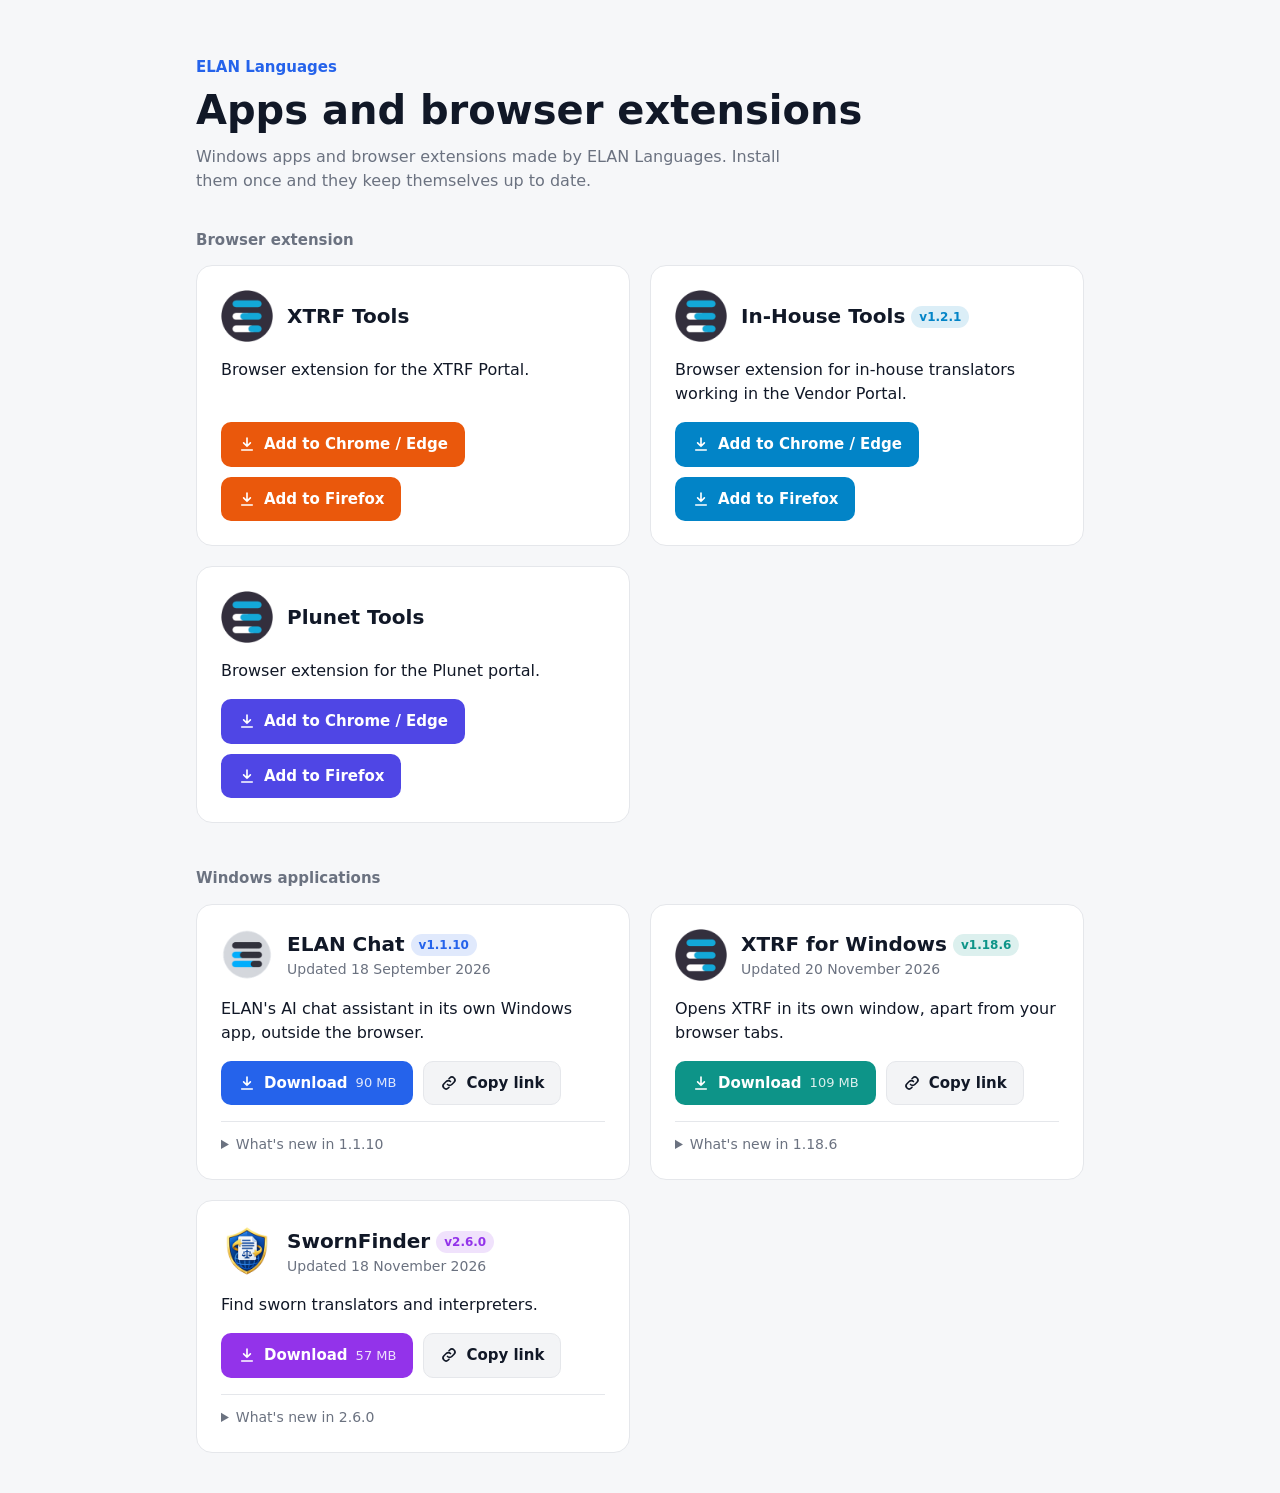
==== commit 4b412d50: "Color every store button and show extension versions - Chrome / Edge buttons use the extension's col" ====
--- a/docs/index.html
+++ b/docs/index.html
@@ -4,184 +4,250 @@
   <meta charset="utf-8">
   <meta name="viewport" content="width=device-width, initial-scale=1">
   <title>ELAN Apps and Extensions</title>
-  <meta name="description" content="Windows apps and browser extensions made by ELAN Languages.">
+  <meta name="description" content="Download the latest version of ELAN Languages Windows applications.">
   <link rel="icon" href="data:image/svg+xml,<svg xmlns='http://www.w3.org/2000/svg' viewBox='0 0 32 32'><rect width='32' height='32' rx='8' fill='white'/><path d='M7 9h18M7 16h18M7 23h18' stroke='%2300a2e1' stroke-width='4' stroke-linecap='round'/></svg>">
-  <link rel="preconnect" href="https://api.fontshare.com">
-  <link href="https://api.fontshare.com/v2/css?f[]=general-sans@400,500,600&display=swap" rel="stylesheet">
-  <link href="https://fonts.googleapis.com/css2?family=Geist+Mono:wght@400&display=swap" rel="stylesheet">
-  <link rel="stylesheet" href="site.css">
+  <style>
+    :root {
+      --bg: #f6f7f9; --card: #ffffff; --text: #111827; --muted: #6b7280; --border: #e5e7eb;
+      --accent: #2563eb; --on-app: #ffffff; --soft: #f3f4f6;
+    }
+    @media (prefers-color-scheme: dark) {
+      :root {
+        --bg: #0f1115; --card: #181b21; --text: #f3f4f6; --muted: #9ca3af; --border: #2a2f38;
+        --accent: #3b82f6; --soft: #22262e;
+      }
+    }
+    * { box-sizing: border-box; }
+    body {
+      margin: 0; background: var(--bg); color: var(--text);
+      font: 16px/1.5 system-ui, -apple-system, "Segoe UI", Roboto, sans-serif;
+    }
+    .wrap { max-width: 920px; margin: 0 auto; padding: 56px 16px 40px; }
+    header { margin-bottom: 36px; }
+    .brand { font-size: 15px; font-weight: 600; color: var(--accent); }
+    h1 { font-size: clamp(28px, 5vw, 40px); line-height: 1.15; margin: 8px 0 12px; }
+    header p { color: var(--muted); margin: 0; max-width: 60ch; }
+    section + section { margin-top: 44px; }
+    section > h3 { font-size: 15px; font-weight: 600; color: var(--muted); margin: 0 0 14px; }
+
+    .grid { display: grid; gap: 20px; grid-template-columns: repeat(auto-fill, minmax(min(100%, 400px), 1fr)); }
+    .card {
+      background: var(--card); border: 1px solid var(--border); border-radius: 16px; padding: 24px;
+      display: flex; flex-direction: column; gap: 16px; transition: box-shadow .2s, border-color .2s;
+    }
+    #extensions .card:only-child { grid-column: 1 / -1; }
+    .card:target { border-color: var(--app); box-shadow: 0 0 0 3px color-mix(in srgb, var(--app) 25%, transparent); }
+    .top { display: flex; gap: 14px; align-items: center; }
+    .logo {
+      width: 52px; height: 52px; border-radius: 14px; flex: none; display: grid; place-items: center;
+      background: var(--app); color: var(--on-app); font-weight: 700; font-size: 20px;
+    }
+    .logo:has(img) { background: none; }
+    .logo img { width: 100%; height: 100%; object-fit: contain; }
+    .card h2 { font-size: 20px; margin: 0; }
+    .meta { color: var(--muted); font-size: 14px; }
+    .version {
+      display: inline-block; font-size: 12px; font-weight: 600; padding: 2px 8px; border-radius: 999px;
+      background: color-mix(in srgb, var(--app) 14%, transparent); color: var(--app); margin-left: 6px; vertical-align: 2px;
+    }
+    .desc { margin: 0; }
+    .actions { display: flex; gap: 10px; flex-wrap: wrap; margin-top: auto; }
+    .btn {
+      display: inline-flex; align-items: center; gap: 8px; border-radius: 10px; padding: 10px 16px;
+      font: inherit; font-weight: 600; font-size: 15px; text-decoration: none; cursor: pointer; border: 1px solid transparent;
+    }
+    .btn-primary { background: var(--app); color: var(--on-app); }
+    .btn-primary:hover { filter: brightness(1.08); }
+    .btn-ghost { background: var(--soft); color: var(--text); border-color: var(--border); }
+    .btn-ghost:hover { border-color: var(--muted); }
+    .btn svg { width: 18px; height: 18px; }
+    .size { font-weight: 400; opacity: .85; font-size: 13px; }
+
+    details { border-top: 1px solid var(--border); padding-top: 12px; font-size: 14px; }
+    summary { cursor: pointer; color: var(--muted); font-weight: 500; }
+    .notes { margin-top: 10px; }
+    .notes ul { padding-left: 20px; margin: 6px 0; }
+    .notes p { margin: 6px 0; }
+    .notes a, .notes-link { color: var(--accent); }
+
+    .skeleton { color: var(--muted); }
+    .error { color: var(--muted); font-size: 14px; }
+
+    .toast {
+      position: fixed; left: 50%; bottom: 24px; transform: translate(-50%, 20px); opacity: 0;
+      background: var(--text); color: var(--bg); padding: 10px 16px; border-radius: 10px; font-size: 14px;
+      transition: opacity .2s, transform .2s; pointer-events: none;
+    }
+    .toast.show { opacity: 1; transform: translate(-50%, 0); }
+
+    a:focus-visible, .btn:focus-visible, summary:focus-visible {
+      outline: 2px solid var(--accent); outline-offset: 2px; border-radius: 10px;
+    }
+    @media (prefers-reduced-motion: reduce) {
+      .card, .toast { transition: none; }
+      .toast { transform: translate(-50%, 0); }
+    }
+  </style>
 </head>
 <body>
-  <header class="nav container">
-    <a class="wordmark" href="">ELAN Languages</a>
-    <nav aria-label="Sections">
-      <a href="#extensions">Browser extensions</a>
-      <a href="#apps">Windows apps</a>
-    </nav>
-  </header>
-
-  <main>
-    <section class="desk">
-      <div class="container desk__inner">
-        <div class="desk__text">
-          <h1>Tools for working at ELAN</h1>
-          <p class="lead">Install a tool once and it keeps itself up to date.</p>
-          <div class="actions">
-            <a class="btn btn--ink" href="#apps">See Windows apps</a>
-            <a class="btn btn--card" href="#extensions">See browser extensions</a>
+  <div class="wrap">
+    <header>
+      <div class="brand">ELAN Languages</div>
+      <h1>Apps and browser extensions</h1>
+      <p>Windows apps and browser extensions made by ELAN Languages. Install them once and they keep themselves up to date.</p>
+    </header>
+
+    <main>
+      <noscript><p class="error">This page needs JavaScript to list the downloads.
+        <a class="notes-link" href="https://github.com/elanlanguages/Public-Releases/releases">See all downloads on GitHub</a>.</p></noscript>
+      <section>
+        <h3>Browser extension</h3>
+        <div class="grid" id="extensions"></div>
+      </section>
+      <section>
+        <h3>Windows applications</h3>
+        <div class="grid" id="apps"><p class="skeleton">Loading applications…</p></div>
+      </section>
+    </main>
+  </div>
+  <div class="toast" id="toast">Link copied</div>
+
+  <script src="apps.js?v=7"></script>
+  <script>
+    const ICON_DOWNLOAD = '<svg viewBox="0 0 24 24" fill="none" stroke="currentColor" stroke-width="2.2" stroke-linecap="round" stroke-linejoin="round"><path d="M12 4v11m0 0-4.5-4.5M12 15l4.5-4.5M5 20h14"/></svg>';
+    const ICON_LINK = '<svg viewBox="0 0 24 24" fill="none" stroke="currentColor" stroke-width="2.2" stroke-linecap="round" stroke-linejoin="round"><path d="M10 14a4 4 0 0 0 5.7 0l3-3a4 4 0 0 0-5.7-5.7l-1 1"/><path d="M14 10a4 4 0 0 0-5.7 0l-3 3a4 4 0 0 0 5.7 5.7l1-1"/></svg>';
+
+    const escapeHtml = (s) => s.replace(/[&<>"']/g, (c) => ({ "&": "&amp;", "<": "&lt;", ">": "&gt;", '"': "&quot;", "'": "&#39;" }[c]));
+
+    // Minimal Markdown renderer for release notes (lists, bold, links, code).
+    function renderMarkdown(md) {
+      const inline = (s) => escapeHtml(s)
+        .replace(/\*\*(.+?)\*\*/g, "<strong>$1</strong>")
+        .replace(/`(.+?)`/g, "<code>$1</code>")
+        .replace(/\[(.+?)\]\((https?:\/\/[^\s)]+)\)/g, '<a href="$2">$1</a>');
+      let html = "", inList = false;
+      for (const raw of md.split(/\r?\n/)) {
+        const line = raw.trim();
+        const item = line.match(/^[-*]\s+(.*)/);
+        if (item) {
+          if (!inList) { html += "<ul>"; inList = true; }
+          html += `<li>${inline(item[1])}</li>`;
+          continue;
+        }
+        if (inList) { html += "</ul>"; inList = false; }
+        if (line) html += `<p>${inline(line.replace(/^#+\s*/, ""))}</p>`;
+      }
+      return html + (inList ? "</ul>" : "");
+    }
+
+    const formatSize = (b) => `${Math.round(b / 1048576)} MB`;
+    const formatDate = (d) => new Date(d).toLocaleDateString("en-GB", { day: "numeric", month: "long", year: "numeric" });
+    const permalink = (app) => new URL(`download.html?app=${app.id}`, location.href).href;
+
+    const logo = (item) => `<div class="logo" aria-hidden="true">${item.icon ? `<img src="${item.icon}" alt="">` : initials(item.name)}</div>`;
+    const initials = (name) => name.split(/\s+/).filter((w) => /^[A-Z]/.test(w)).map((w) => w[0]).join("").slice(0, 2);
+
+    function newCard(item) {
+      const el = document.createElement("article");
+      el.className = "card";
+      el.id = item.id;
+      el.style.setProperty("--app", item.color);
+      return el;
+    }
+
+    function card(app, info) {
+      const el = newCard(app);
+      el.innerHTML = `
+        <div class="top">
+          ${logo(app)}
+          <div>
+            <h2>${escapeHtml(app.name)}<span class="version">v${info.version}</span></h2>
+            <div class="meta">Updated ${formatDate(info.date)}</div>
           </div>
         </div>
-        <ul class="index-cards" aria-label="All tools">
-        <li><a class="index-card" href="tools/elan-chat.html">
-          <img class="tool-icon" src="icons/elan-chat.png" width="48" height="48" alt="">
-          <span class="index-card__name">ELAN Chat</span>
-          <span class="index-card__line"><span class="fig">v1.1.10</span> for Windows</span>
-        </a></li>
-        <li><a class="index-card" href="tools/xtrf-for-windows.html">
-          <img class="tool-icon" src="icons/xtrf-for-windows.png" width="48" height="48" alt="">
-          <span class="index-card__name">XTRF for Windows</span>
-          <span class="index-card__line"><span class="fig">v1.18.2</span> for Windows</span>
-        </a></li>
-        <li><a class="index-card" href="tools/swornfinder.html">
-          <img class="tool-icon" src="icons/swornfinder.png" width="48" height="48" alt="">
-          <span class="index-card__name">SwornFinder</span>
-          <span class="index-card__line"><span class="fig">v2.6.0</span> for Windows</span>
-        </a></li>
-        <li><a class="index-card" href="tools/xtrf-tools.html">
-          <img class="tool-icon" src="icons/xtrf-tools.png" width="48" height="48" alt="">
-          <span class="index-card__name">XTRF Tools</span>
-          <span class="index-card__line">Browser extension</span>
-        </a></li>
-        <li><a class="index-card" href="tools/in-house-tools.html">
-          <img class="tool-icon" src="icons/in-house-tools.png" width="48" height="48" alt="">
-          <span class="index-card__name">In-House Tools</span>
-          <span class="index-card__line">Browser extension</span>
-        </a></li>
-        <li><a class="index-card" href="tools/plunet-tools.html">
-          <img class="tool-icon" src="icons/plunet-tools.png" width="48" height="48" alt="">
-          <span class="index-card__name">Plunet Tools</span>
-          <span class="index-card__line">Browser extension</span>
-        </a></li>
-        </ul>
-      </div>
-    </section>
-
-    <section class="block container" id="extensions" aria-labelledby="extensions-head">
-      <div class="block__head">
-        <h2 id="extensions-head">Browser extensions</h2>
-        <p>Add them from your browser’s store, which keeps them updated.</p>
-      </div>
-      <ul class="sheet">
-        <li class="row" id="xtrf-tools">
-          <img class="tool-icon" src="icons/xtrf-tools.png" width="56" height="56" alt="">
-          <div class="row__text">
-            <h3><a href="tools/xtrf-tools.html">XTRF Tools</a></h3>
-            <p>Browser extension for the XTRF Portal.</p>
+        <p class="desc">${escapeHtml(app.description)}</p>
+        <div class="actions">
+          <a class="btn btn-primary" href="${info.url}">${ICON_DOWNLOAD} Download <span class="size">${formatSize(info.size)}</span></a>
+          <button class="btn btn-ghost" type="button" data-copy="${permalink(app)}">${ICON_LINK} Copy link</button>
+        </div>
+        ${info.notes ? `
+        <details>
+          <summary>What's new in ${info.version}</summary>
+          <div class="notes">${renderMarkdown(info.notes)}</div>
+        </details>` : ""}`;
+      return el;
+    }
+
+    // Stores with a fixed URL, plus those whose .xpi was found in the releases,
+    // the visitor's own browser first.
+    const IS_FIREFOX = /firefox/i.test(navigator.userAgent);
+    function storeLinks(ext, releases) {
+      return ext.stores
+        .map((s) => (s.url ? s : { ...s, url: releases && resolveApp({ channel: s.channel, ext: "xpi" }, releases)?.url }))
+        .filter((s) => s.url)
+        .sort((a, b) => ((b.label === "Firefox") - (a.label === "Firefox")) * (IS_FIREFOX ? 1 : -1));
+    }
+
+    function extensionCard(ext, releases) {
+      const stores = storeLinks(ext, releases);
+      // Version of the newest .xpi published here, when there is one (store-only extensions have none).
+      const version = releases && ext.stores.map((s) => s.channel && resolveApp({ channel: s.channel, ext: "xpi" }, releases)?.version).find(Boolean);
+      const el = newCard(ext);
+      el.innerHTML = `
+        <div class="top">
+          ${logo(ext)}
+          <div>
+            <h2>${escapeHtml(ext.name)}${version ? `<span class="version">v${version}</span>` : ""}</h2>
           </div>
-          <div class="row__actions">
-          <a class="btn btn--ink" data-store="chromium" href="https://chromewebstore.google.com/detail/chhckeiobgkakpafnhilnjinigmohkjo"><svg width="20" height="20" viewBox="0 0 24 24" fill="none" stroke="currentColor" stroke-width="2" stroke-linecap="round" stroke-linejoin="round" aria-hidden="true"><path d="M21 15v4a2 2 0 0 1-2 2H5a2 2 0 0 1-2-2v-4"/><polyline points="7 10 12 15 17 10"/><line x1="12" x2="12" y1="15" y2="3"/></svg> Add to Chrome / Edge</a>
-          <a class="btn btn--card" data-store="firefox" href="https://addons.mozilla.org/firefox/addon/elan-xtrf-tools/"><svg width="20" height="20" viewBox="0 0 24 24" fill="none" stroke="currentColor" stroke-width="2" stroke-linecap="round" stroke-linejoin="round" aria-hidden="true"><path d="M21 15v4a2 2 0 0 1-2 2H5a2 2 0 0 1-2-2v-4"/><polyline points="7 10 12 15 17 10"/><line x1="12" x2="12" y1="15" y2="3"/></svg> Add to Firefox</a>
-          </div>
-        </li>
-        <li class="row" id="in-house-tools">
-          <img class="tool-icon" src="icons/in-house-tools.png" width="56" height="56" alt="">
-          <div class="row__text">
-            <h3><a href="tools/in-house-tools.html">In-House Tools</a></h3>
-            <p>Browser extension for in-house translators working in the Vendor Portal.</p>
-          </div>
-          <div class="row__actions">
-          <a class="btn btn--ink" data-store="chromium" href="https://chromewebstore.google.com/detail/kkhpodpjileamaaghgnmgmdfhoodadgc"><svg width="20" height="20" viewBox="0 0 24 24" fill="none" stroke="currentColor" stroke-width="2" stroke-linecap="round" stroke-linejoin="round" aria-hidden="true"><path d="M21 15v4a2 2 0 0 1-2 2H5a2 2 0 0 1-2-2v-4"/><polyline points="7 10 12 15 17 10"/><line x1="12" x2="12" y1="15" y2="3"/></svg> Add to Chrome / Edge</a>
-          <a class="btn btn--card" data-store="firefox" href="https://github.com/elanlanguages/Public-Releases/releases/download/in-house-tools-latest/in_house_tools-1.2.1.xpi"><svg width="20" height="20" viewBox="0 0 24 24" fill="none" stroke="currentColor" stroke-width="2" stroke-linecap="round" stroke-linejoin="round" aria-hidden="true"><path d="M21 15v4a2 2 0 0 1-2 2H5a2 2 0 0 1-2-2v-4"/><polyline points="7 10 12 15 17 10"/><line x1="12" x2="12" y1="15" y2="3"/></svg> Add to Firefox</a>
-          </div>
-        </li>
-        <li class="row" id="plunet-tools">
-          <img class="tool-icon" src="icons/plunet-tools.png" width="56" height="56" alt="">
-          <div class="row__text">
-            <h3><a href="tools/plunet-tools.html">Plunet Tools</a></h3>
-            <p>Browser extension for the Plunet portal.</p>
-          </div>
-          <div class="row__actions">
-          <a class="btn btn--ink" data-store="chromium" href="https://chromewebstore.google.com/detail/elan-plunet-tools/pnhleapohgjhemlbfghemnpjapnkahnl"><svg width="20" height="20" viewBox="0 0 24 24" fill="none" stroke="currentColor" stroke-width="2" stroke-linecap="round" stroke-linejoin="round" aria-hidden="true"><path d="M21 15v4a2 2 0 0 1-2 2H5a2 2 0 0 1-2-2v-4"/><polyline points="7 10 12 15 17 10"/><line x1="12" x2="12" y1="15" y2="3"/></svg> Add to Chrome / Edge</a>
-          <a class="btn btn--card" data-store="firefox" href="https://addons.mozilla.org/firefox/addon/elan-plunet-tools/"><svg width="20" height="20" viewBox="0 0 24 24" fill="none" stroke="currentColor" stroke-width="2" stroke-linecap="round" stroke-linejoin="round" aria-hidden="true"><path d="M21 15v4a2 2 0 0 1-2 2H5a2 2 0 0 1-2-2v-4"/><polyline points="7 10 12 15 17 10"/><line x1="12" x2="12" y1="15" y2="3"/></svg> Add to Firefox</a>
-          </div>
-        </li>
-      </ul>
-    </section>
-
-    <section class="block container" id="apps" aria-labelledby="apps-head">
-      <div class="block__head">
-        <h2 id="apps-head">Windows apps</h2>
-        <p>Run the installer once; the app then updates itself.</p>
-      </div>
-      <ul class="sheet">
-        <li class="row" id="elan-chat">
-          <img class="tool-icon" src="icons/elan-chat.png" width="56" height="56" alt="">
-          <div class="row__text">
-            <h3><a href="tools/elan-chat.html">ELAN Chat</a></h3>
-            <p>ELAN’s AI chat assistant in its own Windows app, outside the browser.</p>
-            <p class="row__meta"><span class="fig">v1.1.10</span><span>Updated 18 September 2026</span></p>
-          </div>
-          <div class="row__actions">
-          <a class="btn btn--ink" href="https://github.com/elanlanguages/Public-Releases/releases/download/elan-chat-latest/ELAN-Chat-Setup-1.1.10.exe"><svg width="20" height="20" viewBox="0 0 24 24" fill="none" stroke="currentColor" stroke-width="2" stroke-linecap="round" stroke-linejoin="round" aria-hidden="true"><path d="M21 15v4a2 2 0 0 1-2 2H5a2 2 0 0 1-2-2v-4"/><polyline points="7 10 12 15 17 10"/><line x1="12" x2="12" y1="15" y2="3"/></svg> Download <span class="fig btn__size">90 MB</span></a>
-          <button class="btn btn--card" type="button" data-copy="download.html?app=elan-chat"><svg width="20" height="20" viewBox="0 0 24 24" fill="none" stroke="currentColor" stroke-width="2" stroke-linecap="round" stroke-linejoin="round" aria-hidden="true"><path d="M10 13a5 5 0 0 0 7.54.54l3-3a5 5 0 0 0-7.07-7.07l-1.72 1.71"/><path d="M14 11a5 5 0 0 0-7.54-.54l-3 3a5 5 0 0 0 7.07 7.07l1.71-1.71"/></svg> Copy link</button>
-          </div>
-          <details class="row__notes">
-            <summary>What’s new in 1.1.10</summary>
-            <div class="notes"><p>Fixes drag-and-drop file attachments when the ELAN Chat website rejects the drag event.</p></div>
-          </details>
-        </li>
-        <li class="row" id="xtrf-for-windows">
-          <img class="tool-icon" src="icons/xtrf-for-windows.png" width="56" height="56" alt="">
-          <div class="row__text">
-            <h3><a href="tools/xtrf-for-windows.html">XTRF for Windows</a></h3>
-            <p>Opens XTRF in its own window, apart from your browser tabs.</p>
-            <p class="row__meta"><span class="fig">v1.18.2</span><span>Updated 19 November 2026</span></p>
-          </div>
-          <div class="row__actions">
-          <a class="btn btn--ink" href="https://github.com/elanlanguages/Public-Releases/releases/download/xtrf-for-windows-latest/XTRF-for-Windows-Setup-1.18.2.exe"><svg width="20" height="20" viewBox="0 0 24 24" fill="none" stroke="currentColor" stroke-width="2" stroke-linecap="round" stroke-linejoin="round" aria-hidden="true"><path d="M21 15v4a2 2 0 0 1-2 2H5a2 2 0 0 1-2-2v-4"/><polyline points="7 10 12 15 17 10"/><line x1="12" x2="12" y1="15" y2="3"/></svg> Download <span class="fig btn__size">109 MB</span></a>
-          <button class="btn btn--card" type="button" data-copy="download.html?app=xtrf-for-windows"><svg width="20" height="20" viewBox="0 0 24 24" fill="none" stroke="currentColor" stroke-width="2" stroke-linecap="round" stroke-linejoin="round" aria-hidden="true"><path d="M10 13a5 5 0 0 0 7.54.54l3-3a5 5 0 0 0-7.07-7.07l-1.72 1.71"/><path d="M14 11a5 5 0 0 0-7.54-.54l-3 3a5 5 0 0 0 7.07 7.07l1.71-1.71"/></svg> Copy link</button>
-          </div>
-          <details class="row__notes">
-            <summary>What’s new in 1.18.2</summary>
-            <div class="notes"><ul><li><strong>Register in XTRF</strong>: the PDF sent to ELAN Chat&#39;s OCR agent no longer comes with instructions of its own: the agent works with its own, and the message only names the request. The document&#39;s language is read from the agent&#39;s reply.</li></ul></div>
-          </details>
-        </li>
-        <li class="row" id="swornfinder">
-          <img class="tool-icon" src="icons/swornfinder.png" width="56" height="56" alt="">
-          <div class="row__text">
-            <h3><a href="tools/swornfinder.html">SwornFinder</a></h3>
-            <p>Find sworn translators and interpreters in Belgium, France, Germany and Poland.</p>
-            <p class="row__meta"><span class="fig">v2.6.0</span><span>Updated 18 November 2026</span></p>
-          </div>
-          <div class="row__actions">
-          <a class="btn btn--ink" href="https://github.com/elanlanguages/Public-Releases/releases/download/swornfinder-latest/SwornFinder-Setup-2.6.0.exe"><svg width="20" height="20" viewBox="0 0 24 24" fill="none" stroke="currentColor" stroke-width="2" stroke-linecap="round" stroke-linejoin="round" aria-hidden="true"><path d="M21 15v4a2 2 0 0 1-2 2H5a2 2 0 0 1-2-2v-4"/><polyline points="7 10 12 15 17 10"/><line x1="12" x2="12" y1="15" y2="3"/></svg> Download <span class="fig btn__size">57 MB</span></a>
-          <button class="btn btn--card" type="button" data-copy="download.html?app=swornfinder"><svg width="20" height="20" viewBox="0 0 24 24" fill="none" stroke="currentColor" stroke-width="2" stroke-linecap="round" stroke-linejoin="round" aria-hidden="true"><path d="M10 13a5 5 0 0 0 7.54.54l3-3a5 5 0 0 0-7.07-7.07l-1.72 1.71"/><path d="M14 11a5 5 0 0 0-7.54-.54l-3 3a5 5 0 0 0 7.07 7.07l1.71-1.71"/></svg> Copy link</button>
-          </div>
-          <details class="row__notes">
-            <summary>What’s new in 2.6.0</summary>
-            <div class="notes"><ul><li>New country: Poland (list of sworn translators of the Ministry of Justice, lista tłumaczy przysięgłych). It covers about 10,000 people and 57 languages, each combined with Polish both ways, for translation and interpreting, with the e-mail addresses (≈ 49%) and phones published by the list, a voivodeship filter and the TP number.</li><li>For each person, the date each language was granted, the TP number and the academic title appear in the tooltip and the export.</li><li>Better civility guess for Polish first names.</li></ul></div>
-          </details>
-        </li>
-      </ul>
-    </section>
-
-    <section class="block container shot" aria-labelledby="shot-head">
-      <div class="block__head">
-        <h2 id="shot-head">SwornFinder, as it opens</h2>
-        <p>Find sworn translators and interpreters in Belgium, France, Germany and Poland. <a href="tools/swornfinder.html">More about SwornFinder</a></p>
-      </div>
-      <figure class="shot__frame" data-kind="product">
-        <img src="screens/swornfinder.png" width="1917" height="940" alt="SwornFinder start screen" loading="lazy">
-      </figure>
-    </section>
-  </main>
-  <footer class="foot">
-    <div class="container foot__inner">
-      <p class="foot__mark">ELAN Languages</p>
-      <p>Every download comes from the <a href="https://github.com/elanlanguages/Public-Releases/releases">ELAN releases on GitHub</a>.</p>
-    </div>
-  </footer>
-  <div class="toast" id="toast" role="status" aria-live="polite"></div>
-  <script src="site.js"></script>
+        </div>
+        <p class="desc">${escapeHtml(ext.description)}</p>
+        <div class="actions">
+          ${stores.map((s) => `<a class="btn btn-primary" href="${s.url}">${ICON_DOWNLOAD} Add to ${escapeHtml(s.label)}</a>`).join("")}
+        </div>`;
+      return el;
+    }
+
+    function showToast(text) {
+      const t = document.getElementById("toast");
+      t.textContent = text;
+      t.classList.add("show");
+      clearTimeout(showToast.timer);
+      showToast.timer = setTimeout(() => t.classList.remove("show"), 1800);
+    }
+
+    document.addEventListener("click", async (e) => {
+      const btn = e.target.closest("[data-copy]");
+      if (!btn) return;
+      try {
+        await navigator.clipboard.writeText(btn.dataset.copy);
+        showToast("Download link copied — it always points to the latest version");
+      } catch {
+        prompt("Copy this link:", btn.dataset.copy);
+      }
+    });
+
+    function renderExtensions(releases) {
+      document.getElementById("extensions").replaceChildren(...EXTENSIONS.map((ext) => extensionCard(ext, releases)));
+    }
+    renderExtensions(null);
+
+    (async () => {
+      const container = document.getElementById("apps");
+      try {
+        const releases = await fetchReleases();
+        renderExtensions(releases);
+        container.innerHTML = "";
+        for (const app of APPS) {
+          const info = resolveApp(app, releases);
+          if (info) container.appendChild(card(app, info));
+        }
+        if (!container.children.length) throw new Error("no installers found");
+        if (location.hash) document.getElementById(location.hash.slice(1))?.scrollIntoView({ block: "center" });
+      } catch {
+        container.innerHTML = `<p class="error">The application list could not be loaded right now.
+          <a class="notes-link" href="https://github.com/${REPO}/releases">See downloads on GitHub</a>.</p>`;
+      }
+    })();
+  </script>
 </body>
 </html>
